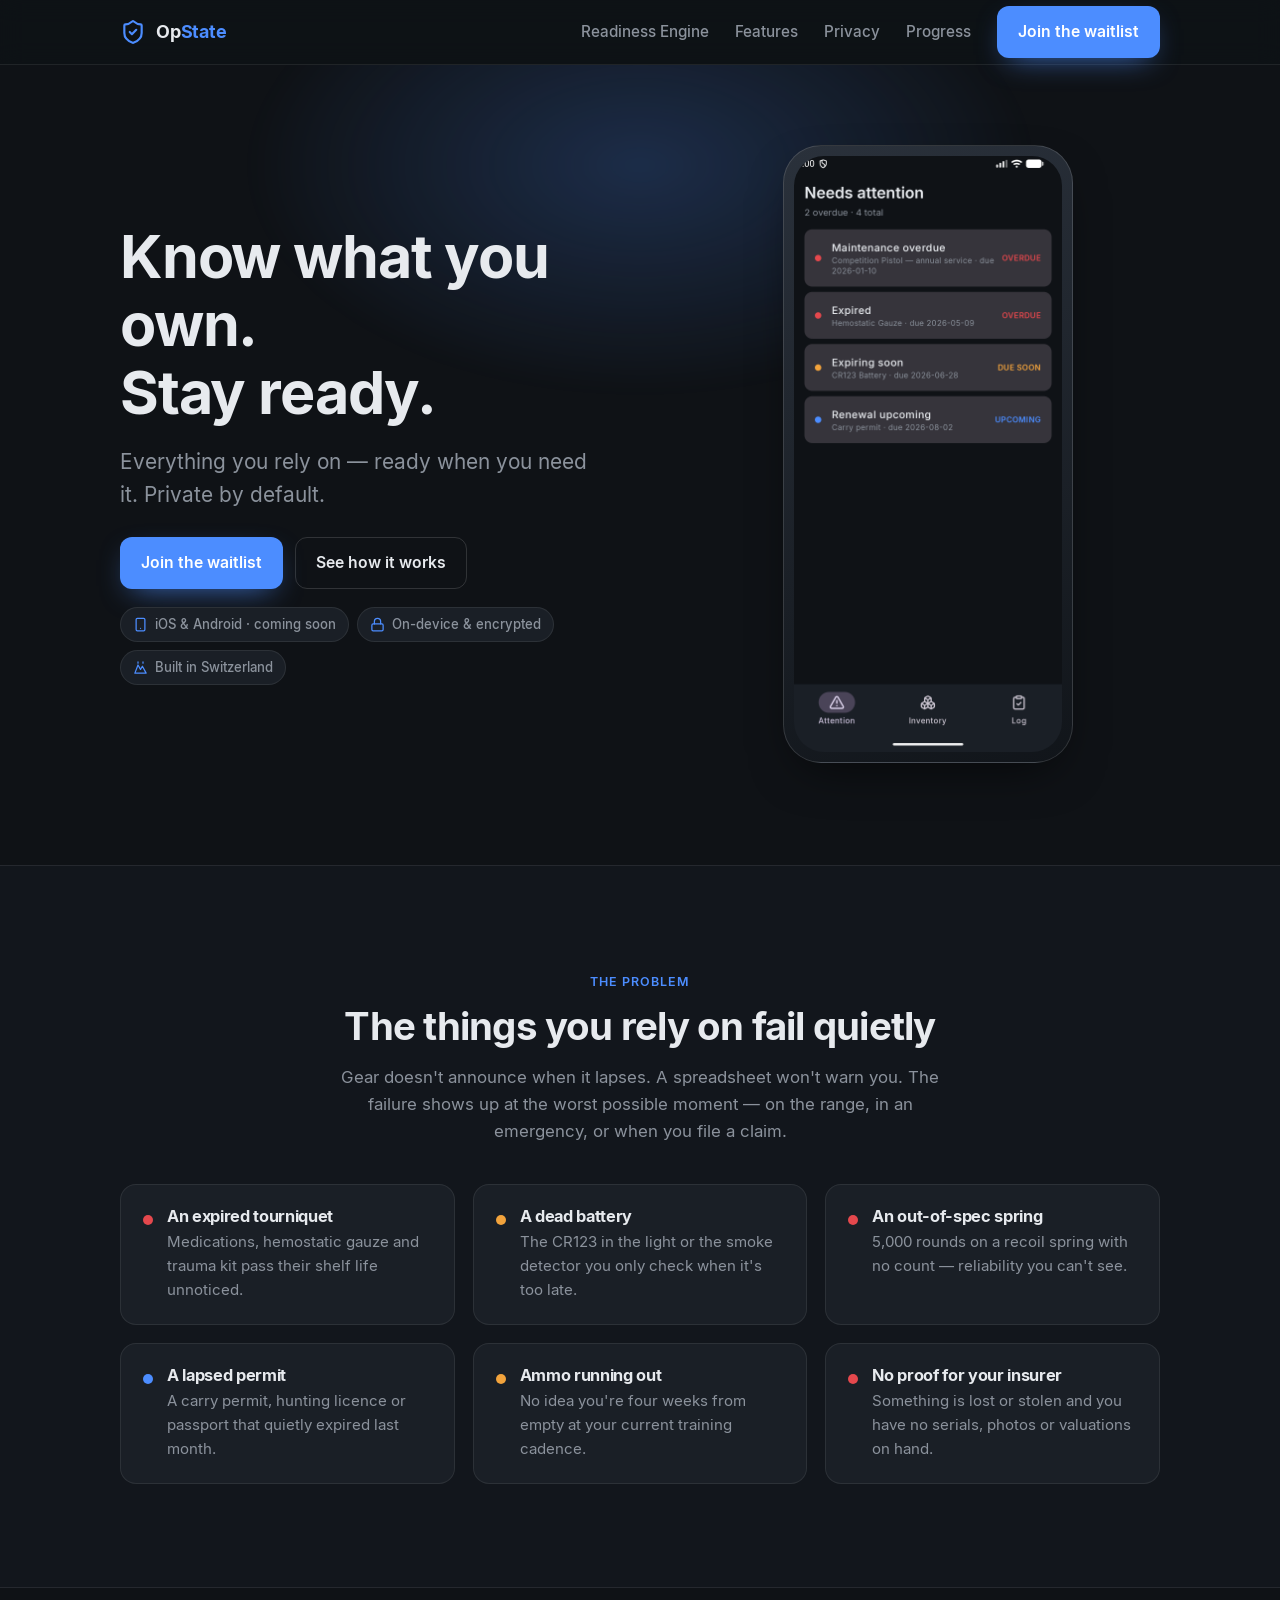
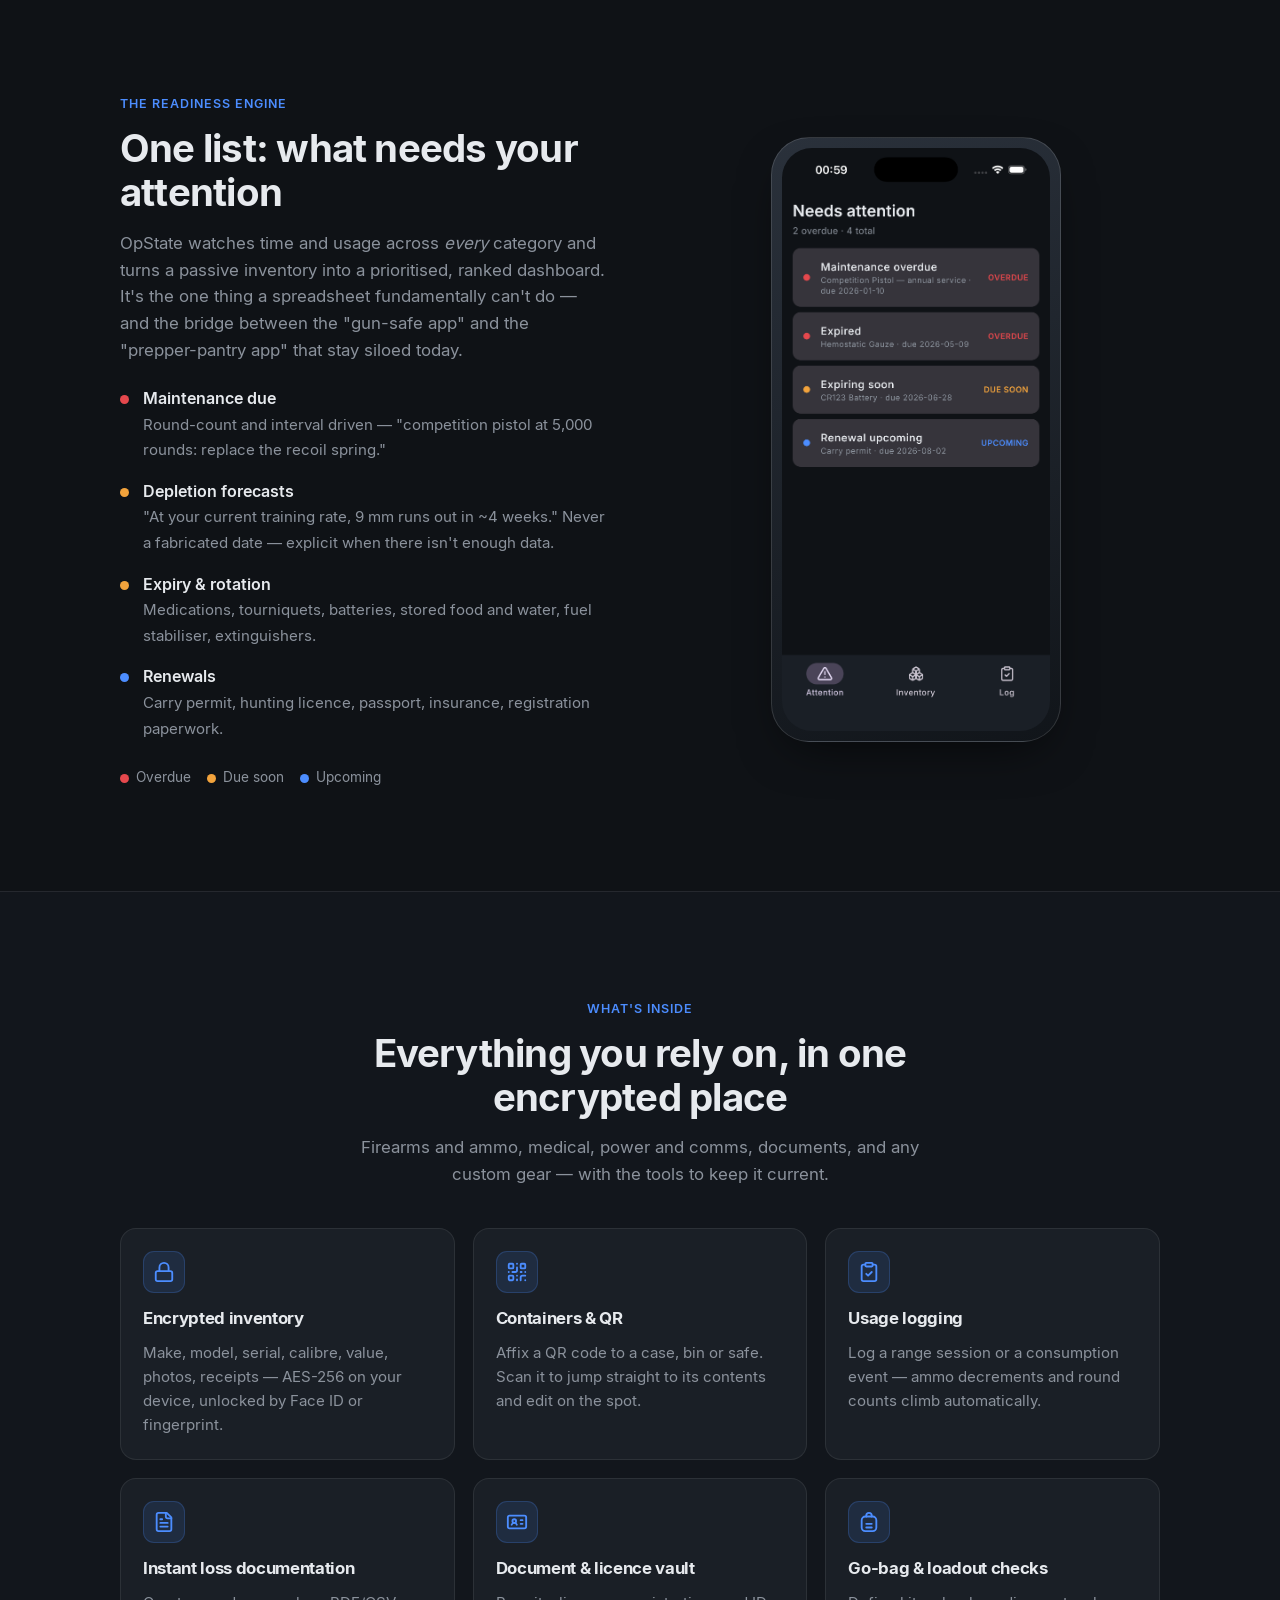
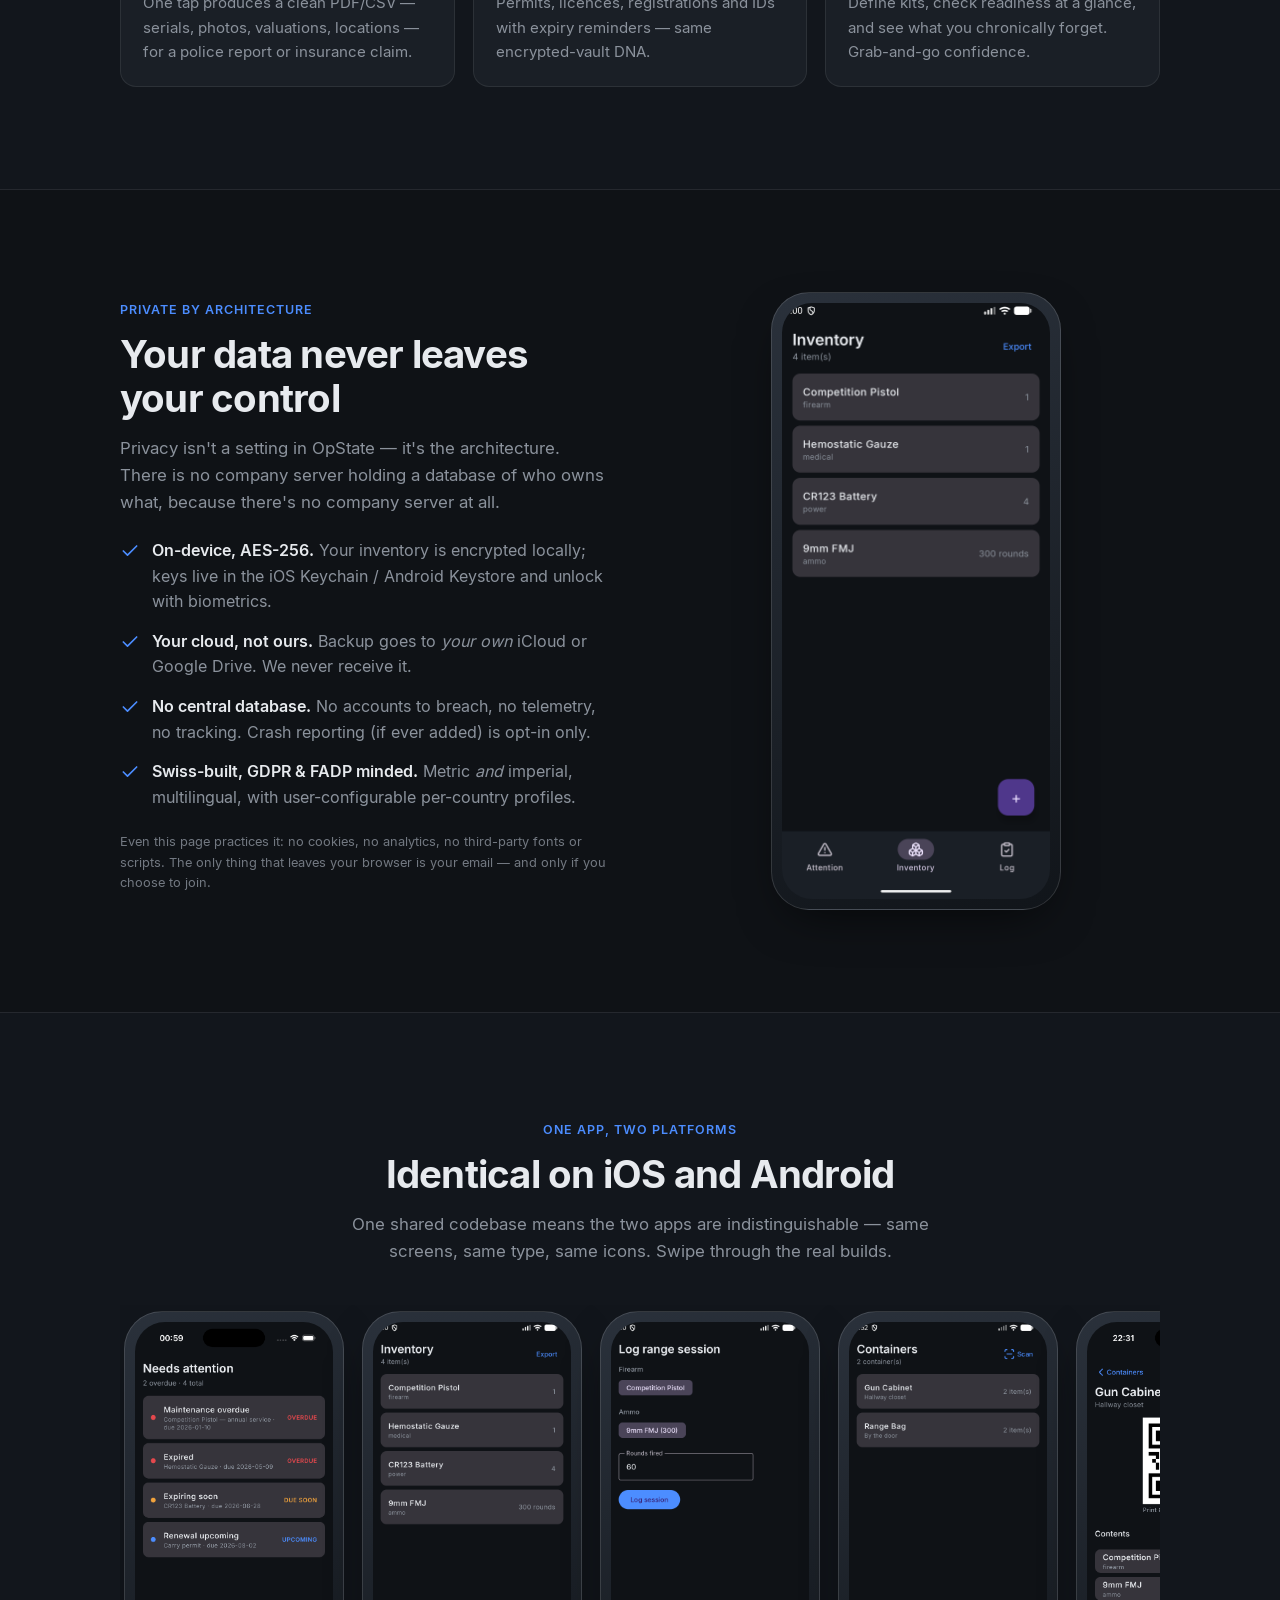
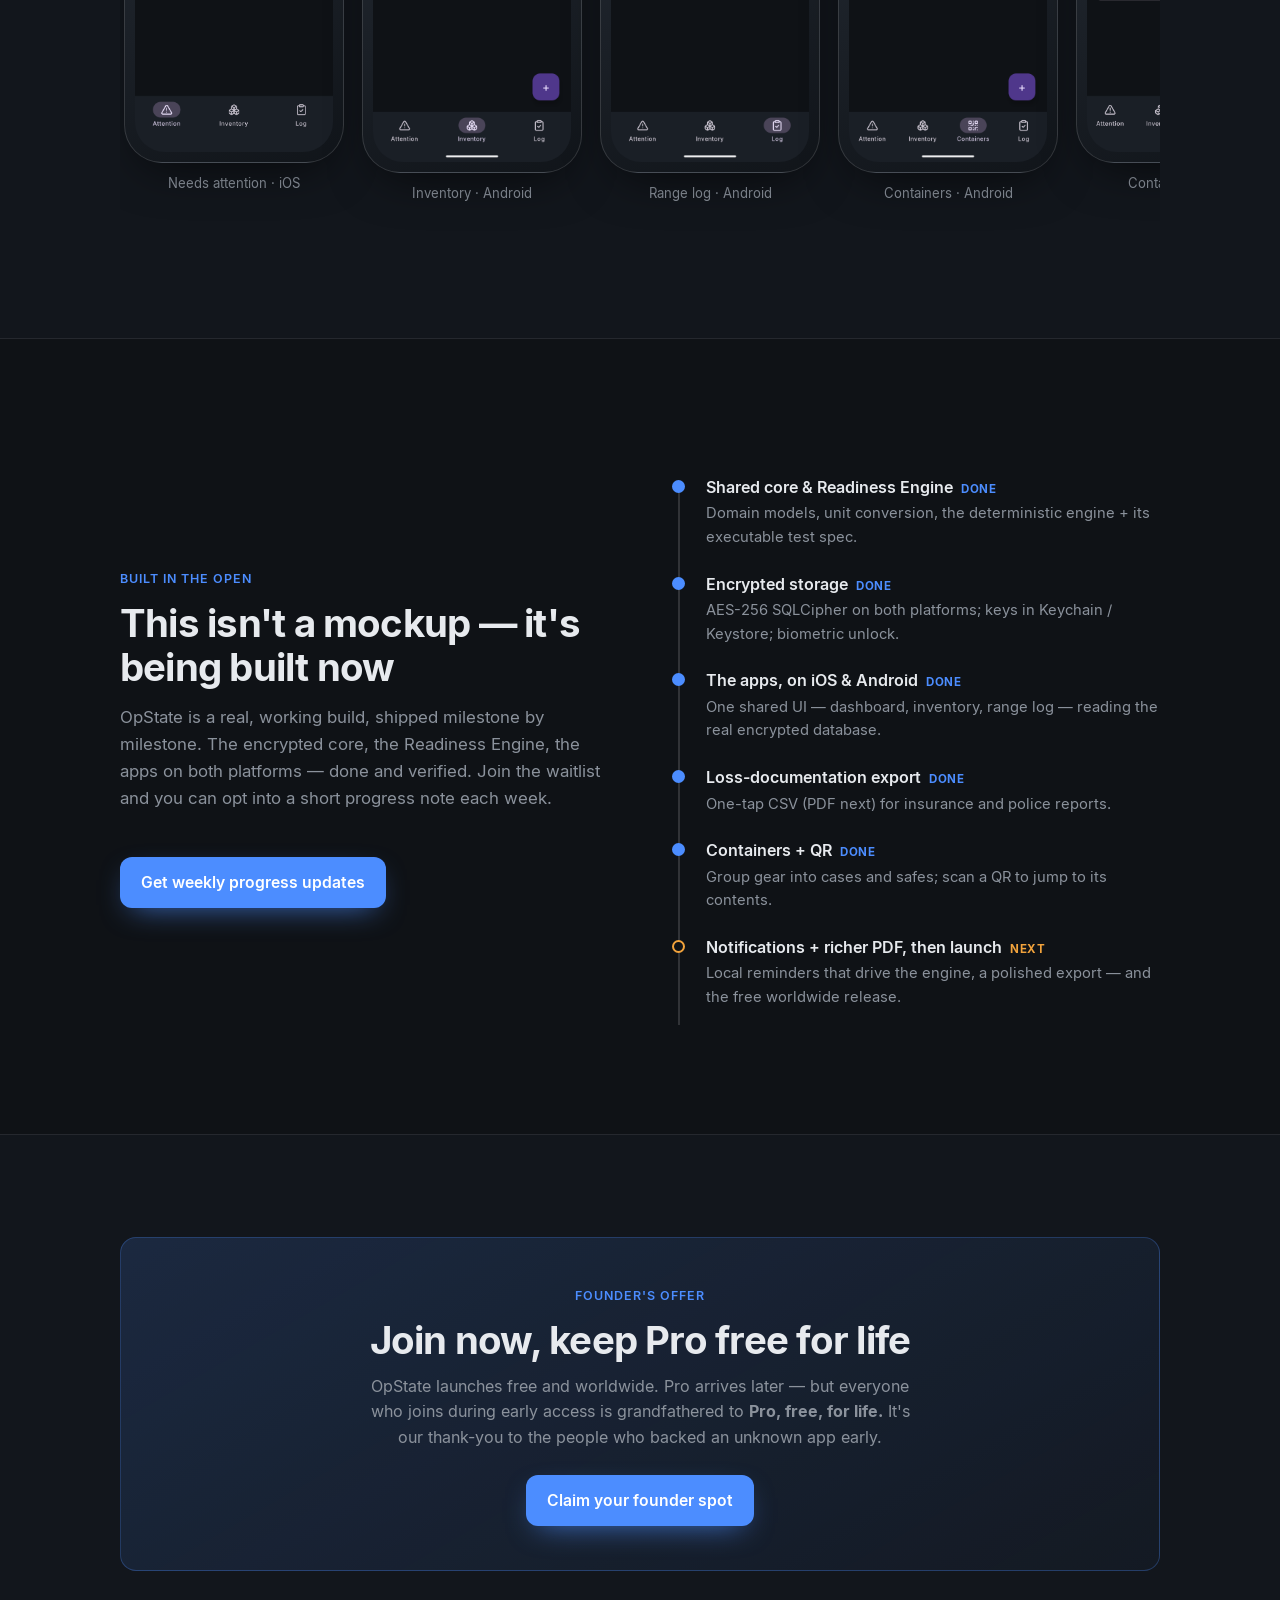
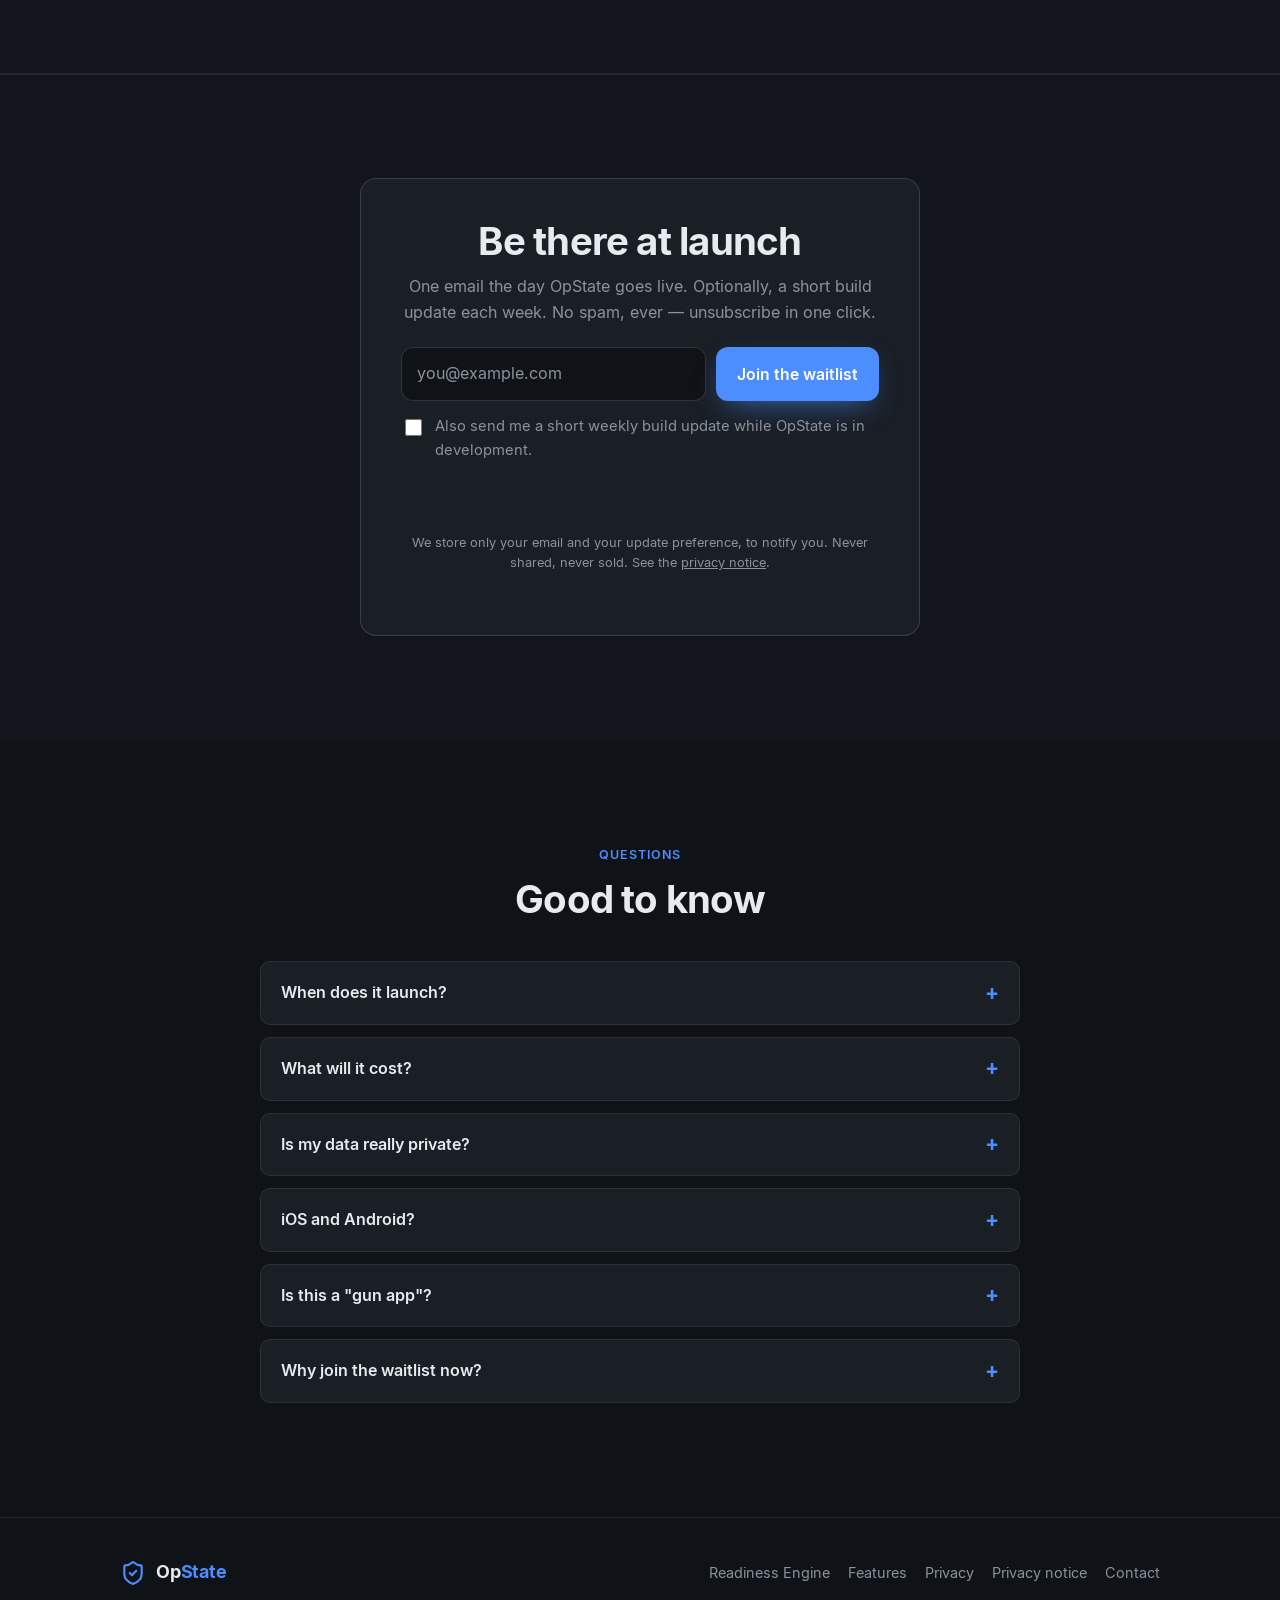
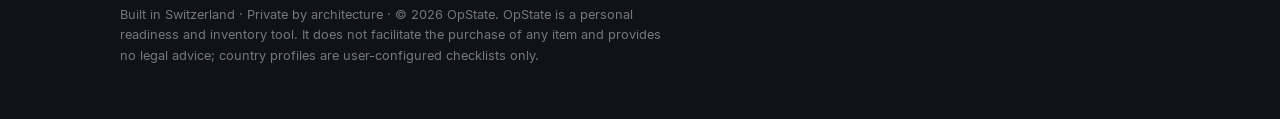
==== index.html @ 064fea9b "OpState validation landing site + waitlist Static landing page (HTML/CSS/JS, no build step) explaini" ====
<!DOCTYPE html>
<html lang="en">
  <head>
    <meta charset="utf-8" />
    <meta name="viewport" content="width=device-width, initial-scale=1" />
    <title>OpState — Know what you own. Stay ready.</title>
    <meta
      name="description"
      content="A privacy-first readiness app for iOS & Android. Track the gear you rely on — medical, power, documents, firearms — and get one prioritised list of what needs your attention before it fails you. On-device, encrypted, built in Switzerland. Join the waitlist."
    />
    <meta name="theme-color" content="#0f1216" />
    <link rel="canonical" href="__SITE_URL__/" />

    <!-- Open Graph / social cards (matters for Reddit & messaging previews) -->
    <meta property="og:type" content="website" />
    <meta property="og:site_name" content="OpState" />
    <meta property="og:title" content="OpState — Know what you own. Stay ready." />
    <meta
      property="og:description"
      content="One prioritised list of what needs your attention — a spring to replace, ammo running low, a tourniquet or medication about to expire, a permit to renew. Private by default. iOS & Android, coming soon."
    />
    <meta property="og:url" content="__SITE_URL__/" />
    <meta property="og:image" content="__SITE_URL__/assets/og-image.png" />
    <meta property="og:image:width" content="1200" />
    <meta property="og:image:height" content="630" />
    <meta name="twitter:card" content="summary_large_image" />
    <meta name="twitter:title" content="OpState — Know what you own. Stay ready." />
    <meta
      name="twitter:description"
      content="A privacy-first readiness app for the prepared. On-device, encrypted, built in Switzerland. Join the waitlist."
    />
    <meta name="twitter:image" content="__SITE_URL__/assets/og-image.png" />

    <link rel="icon" href="assets/favicon.svg" type="image/svg+xml" />
    <link rel="preload" href="fonts/inter-regular.woff2" as="font" type="font/woff2" crossorigin />
    <link rel="preload" href="fonts/inter-semibold.woff2" as="font" type="font/woff2" crossorigin />
    <link rel="stylesheet" href="css/styles.css" />
  </head>
  <body>
    <!-- ===================== Header ===================== -->
    <header class="site-header">
      <div class="wrap">
        <a class="brand" href="#top" aria-label="OpState home">
          <svg viewBox="0 0 24 24" fill="none" stroke="currentColor" stroke-width="2" stroke-linecap="round" stroke-linejoin="round" style="color: var(--accent)">
            <path d="M20 13c0 5-3.5 7.5-7.66 8.95a1 1 0 0 1-.67-.01C7.5 20.5 4 18 4 13V6a1 1 0 0 1 1-1c2 0 4.5-1.2 6.24-2.72a1.17 1.17 0 0 1 1.52 0C14.51 3.81 17 5 19 5a1 1 0 0 1 1 1z" />
            <path d="m9 12 2 2 4-4" />
          </svg>
          <span>Op<b>State</b></span>
        </a>
        <nav class="nav-links" aria-label="Primary">
          <a class="navlink" href="#engine">Readiness Engine</a>
          <a class="navlink" href="#features">Features</a>
          <a class="navlink" href="#privacy">Privacy</a>
          <a class="navlink" href="#progress">Progress</a>
          <a class="btn btn-primary" href="#waitlist">Join the waitlist</a>
        </nav>
      </div>
    </header>

    <main id="top">
      <!-- ===================== Hero ===================== -->
      <section class="hero">
        <div class="wrap hero-grid">
          <div class="hero-copy">
            <h1>Know what you own.<br />Stay&nbsp;ready.</h1>
            <p class="sub">
              Everything you rely on — ready when you need it. Private by default.
            </p>
            <div class="hero-cta">
              <a class="btn btn-primary" href="#waitlist">Join the waitlist</a>
              <a class="btn btn-ghost" href="#engine">See how it works</a>
            </div>
            <div class="chips">
              <span class="chip">
                <svg viewBox="0 0 24 24" fill="none" stroke="currentColor" stroke-width="2" stroke-linecap="round" stroke-linejoin="round"><rect width="14" height="20" x="5" y="2" rx="2" /><path d="M12 18h.01" /></svg>
                iOS &amp; Android · coming soon
              </span>
              <span class="chip">
                <svg viewBox="0 0 24 24" fill="none" stroke="currentColor" stroke-width="2" stroke-linecap="round" stroke-linejoin="round"><rect width="18" height="11" x="3" y="11" rx="2" ry="2" /><path d="M7 11V7a5 5 0 0 1 10 0v4" /></svg>
                On-device &amp; encrypted
              </span>
              <span class="chip">
                <svg viewBox="0 0 24 24" fill="none" stroke="currentColor" stroke-width="2" stroke-linecap="round" stroke-linejoin="round"><path d="M8 3v2M16 3v2M3 21l5-13 4 7 3-5 6 11z" /></svg>
                Built in Switzerland
              </span>
            </div>
          </div>
          <div class="hero-phone">
            <div class="phone">
              <img
                src="assets/screenshots/needs-attention-android.png"
                alt="OpState 'Needs attention' dashboard: a maintenance service overdue, an expired item, a battery expiring soon, and an upcoming permit renewal."
                width="290"
                loading="eager"
              />
            </div>
          </div>
        </div>
      </section>

      <!-- ===================== The problem ===================== -->
      <section class="alt" id="problem">
        <div class="wrap">
          <div class="section-head center">
            <span class="section-tag">The problem</span>
            <h2>The things you rely on fail quietly</h2>
            <p class="lede" style="margin-inline: auto">
              Gear doesn't announce when it lapses. A spreadsheet won't warn you. The failure shows up
              at the worst possible moment — on the range, in an emergency, or when you file a claim.
            </p>
          </div>
          <div class="grid grid-3">
            <div class="card problem-card">
              <span class="dot red"></span>
              <div>
                <h3>An expired tourniquet</h3>
                <p>Medications, hemostatic gauze and trauma kit pass their shelf life unnoticed.</p>
              </div>
            </div>
            <div class="card problem-card">
              <span class="dot amber"></span>
              <div>
                <h3>A dead battery</h3>
                <p>The CR123 in the light or the smoke detector you only check when it's too late.</p>
              </div>
            </div>
            <div class="card problem-card">
              <span class="dot red"></span>
              <div>
                <h3>An out-of-spec spring</h3>
                <p>5,000 rounds on a recoil spring with no count — reliability you can't see.</p>
              </div>
            </div>
            <div class="card problem-card">
              <span class="dot blue"></span>
              <div>
                <h3>A lapsed permit</h3>
                <p>A carry permit, hunting licence or passport that quietly expired last month.</p>
              </div>
            </div>
            <div class="card problem-card">
              <span class="dot amber"></span>
              <div>
                <h3>Ammo running out</h3>
                <p>No idea you're four weeks from empty at your current training cadence.</p>
              </div>
            </div>
            <div class="card problem-card">
              <span class="dot red"></span>
              <div>
                <h3>No proof for your insurer</h3>
                <p>Something is lost or stolen and you have no serials, photos or valuations on hand.</p>
              </div>
            </div>
          </div>
        </div>
      </section>

      <!-- ===================== The wedge: Readiness Engine ===================== -->
      <section id="engine">
        <div class="wrap split">
          <div>
            <span class="section-tag">The Readiness Engine</span>
            <h2>One list: what needs your attention</h2>
            <p class="lede">
              OpState watches time and usage across <em>every</em> category and turns a passive
              inventory into a prioritised, ranked dashboard. It's the one thing a spreadsheet
              fundamentally can't do — and the bridge between the "gun-safe app" and the
              "prepper-pantry app" that stay siloed today.
            </p>
            <ul class="engine-list">
              <li>
                <span class="dot red"></span>
                <div><strong>Maintenance due</strong><span>Round-count and interval driven — "competition pistol at 5,000 rounds: replace the recoil spring."</span></div>
              </li>
              <li>
                <span class="dot amber"></span>
                <div><strong>Depletion forecasts</strong><span>"At your current training rate, 9&nbsp;mm runs out in ~4 weeks." Never a fabricated date — explicit when there isn't enough data.</span></div>
              </li>
              <li>
                <span class="dot amber"></span>
                <div><strong>Expiry &amp; rotation</strong><span>Medications, tourniquets, batteries, stored food and water, fuel stabiliser, extinguishers.</span></div>
              </li>
              <li>
                <span class="dot blue"></span>
                <div><strong>Renewals</strong><span>Carry permit, hunting licence, passport, insurance, registration paperwork.</span></div>
              </li>
            </ul>
            <div class="legend" aria-hidden="true">
              <span><span class="dot red"></span> Overdue</span>
              <span><span class="dot amber"></span> Due soon</span>
              <span><span class="dot blue"></span> Upcoming</span>
            </div>
          </div>
          <div class="phone">
            <img
              src="assets/screenshots/needs-attention-ios.png"
              alt="The same prioritised readiness dashboard rendered on iOS, identical to Android."
              width="290"
              loading="lazy"
            />
          </div>
        </div>
      </section>

      <!-- ===================== Features ===================== -->
      <section class="alt" id="features">
        <div class="wrap">
          <div class="section-head center">
            <span class="section-tag">What's inside</span>
            <h2>Everything you rely on, in one encrypted place</h2>
            <p class="lede" style="margin-inline: auto">
              Firearms and ammo, medical, power and comms, documents, and any custom gear — with the
              tools to keep it current.
            </p>
          </div>
          <div class="grid grid-3">
            <div class="card feature">
              <div class="ico"><svg viewBox="0 0 24 24" fill="none" stroke="currentColor" stroke-width="2" stroke-linecap="round" stroke-linejoin="round"><rect width="18" height="11" x="3" y="11" rx="2" /><path d="M7 11V7a5 5 0 0 1 10 0v4" /></svg></div>
              <h3>Encrypted inventory</h3>
              <p>Make, model, serial, calibre, value, photos, receipts — AES-256 on your device, unlocked by Face&nbsp;ID or fingerprint.</p>
            </div>
            <div class="card feature">
              <div class="ico"><svg viewBox="0 0 24 24" fill="none" stroke="currentColor" stroke-width="2" stroke-linecap="round" stroke-linejoin="round"><rect width="5" height="5" x="3" y="3" rx="1" /><rect width="5" height="5" x="16" y="3" rx="1" /><rect width="5" height="5" x="3" y="16" rx="1" /><path d="M21 16h-3a2 2 0 0 0-2 2v3" /><path d="M21 21v.01" /><path d="M12 7v3a2 2 0 0 1-2 2H7" /><path d="M3 12h.01" /><path d="M12 3h.01" /><path d="M12 16v.01" /><path d="M16 12h1" /><path d="M21 12v.01" /><path d="M12 21v-1" /></svg></div>
              <h3>Containers &amp; QR</h3>
              <p>Affix a QR code to a case, bin or safe. Scan it to jump straight to its contents and edit on the spot.</p>
            </div>
            <div class="card feature">
              <div class="ico"><svg viewBox="0 0 24 24" fill="none" stroke="currentColor" stroke-width="2" stroke-linecap="round" stroke-linejoin="round"><rect width="8" height="4" x="8" y="2" rx="1" ry="1" /><path d="M16 4h2a2 2 0 0 1 2 2v14a2 2 0 0 1-2 2H6a2 2 0 0 1-2-2V6a2 2 0 0 1 2-2h2" /><path d="m9 14 2 2 4-4" /></svg></div>
              <h3>Usage logging</h3>
              <p>Log a range session or a consumption event — ammo decrements and round counts climb automatically.</p>
            </div>
            <div class="card feature">
              <div class="ico"><svg viewBox="0 0 24 24" fill="none" stroke="currentColor" stroke-width="2" stroke-linecap="round" stroke-linejoin="round"><path d="M15 2H6a2 2 0 0 0-2 2v16a2 2 0 0 0 2 2h12a2 2 0 0 0 2-2V7Z" /><path d="M14 2v4a2 2 0 0 0 2 2h4" /><path d="M16 13H8" /><path d="M16 17H8" /><path d="M10 9H8" /></svg></div>
              <h3>Instant loss documentation</h3>
              <p>One tap produces a clean PDF/CSV — serials, photos, valuations, locations — for a police report or insurance claim.</p>
            </div>
            <div class="card feature">
              <div class="ico"><svg viewBox="0 0 24 24" fill="none" stroke="currentColor" stroke-width="2" stroke-linecap="round" stroke-linejoin="round"><rect x="2" y="5" width="20" height="14" rx="2" /><path d="M16 10h2" /><path d="M16 14h2" /><path d="M6.17 15a3 3 0 0 1 5.66 0" /><circle cx="9" cy="11" r="2" /></svg></div>
              <h3>Document &amp; licence vault</h3>
              <p>Permits, licences, registrations and IDs with expiry reminders — same encrypted-vault DNA.</p>
            </div>
            <div class="card feature">
              <div class="ico"><svg viewBox="0 0 24 24" fill="none" stroke="currentColor" stroke-width="2" stroke-linecap="round" stroke-linejoin="round"><path d="M4 10a4 4 0 0 1 4-4h8a4 4 0 0 1 4 4v8a4 4 0 0 1-4 4H8a4 4 0 0 1-4-4z" /><path d="M9 6V5a3 3 0 0 1 6 0v1" /><path d="M9 14h6" /><path d="M9 18h6" /></svg></div>
              <h3>Go-bag &amp; loadout checks</h3>
              <p>Define kits, check readiness at a glance, and see what you chronically forget. Grab-and-go confidence.</p>
            </div>
          </div>
        </div>
      </section>

      <!-- ===================== Privacy ===================== -->
      <section id="privacy">
        <div class="wrap split">
          <div>
            <span class="section-tag">Private by architecture</span>
            <h2>Your data never leaves your control</h2>
            <p class="lede">
              Privacy isn't a setting in OpState — it's the architecture. There is no company server
              holding a database of who owns what, because there's no company server at all.
            </p>
            <ul class="privacy-points">
              <li><svg viewBox="0 0 24 24" fill="none" stroke="currentColor" stroke-width="2" stroke-linecap="round" stroke-linejoin="round"><path d="M20 6 9 17l-5-5" /></svg><span><strong>On-device, AES-256.</strong> Your inventory is encrypted locally; keys live in the iOS Keychain / Android Keystore and unlock with biometrics.</span></li>
              <li><svg viewBox="0 0 24 24" fill="none" stroke="currentColor" stroke-width="2" stroke-linecap="round" stroke-linejoin="round"><path d="M20 6 9 17l-5-5" /></svg><span><strong>Your cloud, not ours.</strong> Backup goes to <em>your own</em> iCloud or Google Drive. We never receive it.</span></li>
              <li><svg viewBox="0 0 24 24" fill="none" stroke="currentColor" stroke-width="2" stroke-linecap="round" stroke-linejoin="round"><path d="M20 6 9 17l-5-5" /></svg><span><strong>No central database.</strong> No accounts to breach, no telemetry, no tracking. Crash reporting (if ever added) is opt-in only.</span></li>
              <li><svg viewBox="0 0 24 24" fill="none" stroke="currentColor" stroke-width="2" stroke-linecap="round" stroke-linejoin="round"><path d="M20 6 9 17l-5-5" /></svg><span><strong>Swiss-built, GDPR &amp; FADP minded.</strong> Metric <em>and</em> imperial, multilingual, with user-configurable per-country profiles.</span></li>
            </ul>
            <p class="footer-note" style="margin-top: 22px">
              Even this page practices it: no cookies, no analytics, no third-party fonts or scripts.
              The only thing that leaves your browser is your email — and only if you choose to join.
            </p>
          </div>
          <div class="phone">
            <img
              src="assets/screenshots/inventory-android.png"
              alt="OpState inventory screen listing tracked gear with quantities and categories."
              width="290"
              loading="lazy"
            />
          </div>
        </div>
      </section>

      <!-- ===================== Screenshot gallery ===================== -->
      <section class="alt" id="screens">
        <div class="wrap">
          <div class="section-head center">
            <span class="section-tag">One app, two platforms</span>
            <h2>Identical on iOS and Android</h2>
            <p class="lede" style="margin-inline: auto">
              One shared codebase means the two apps are indistinguishable — same screens, same type,
              same icons. Swipe through the real builds.
            </p>
          </div>
          <div class="gallery">
            <div class="shot"><div class="phone"><img src="assets/screenshots/needs-attention-ios.png" alt="Readiness dashboard on iOS" width="220" loading="lazy" /></div><p class="shot-label">Needs attention · iOS</p></div>
            <div class="shot"><div class="phone"><img src="assets/screenshots/inventory-android.png" alt="Inventory list on Android" width="220" loading="lazy" /></div><p class="shot-label">Inventory · Android</p></div>
            <div class="shot"><div class="phone"><img src="assets/screenshots/log-android.png" alt="Logging a range session on Android" width="220" loading="lazy" /></div><p class="shot-label">Range log · Android</p></div>
            <div class="shot"><div class="phone"><img src="assets/screenshots/containers-android.png" alt="Containers list on Android" width="220" loading="lazy" /></div><p class="shot-label">Containers · Android</p></div>
            <div class="shot"><div class="phone"><img src="assets/screenshots/container-contents-ios.png" alt="Container QR code and contents on iOS" width="220" loading="lazy" /></div><p class="shot-label">Container QR · iOS</p></div>
          </div>
        </div>
      </section>

      <!-- ===================== Build in the open ===================== -->
      <section id="progress">
        <div class="wrap split">
          <div>
            <span class="section-tag">Built in the open</span>
            <h2>This isn't a mockup — it's being built now</h2>
            <p class="lede">
              OpState is a real, working build, shipped milestone by milestone. The encrypted core,
              the Readiness Engine, the apps on both platforms — done and verified. Join the waitlist
              and you can opt into a short progress note each week.
            </p>
            <a class="btn btn-primary mt-cta" href="#waitlist">Get weekly progress updates</a>
          </div>
          <div>
            <ul class="timeline">
              <li class="done"><span class="ms">Shared core &amp; Readiness Engine<span class="tag">Done</span></span><p>Domain models, unit conversion, the deterministic engine + its executable test spec.</p></li>
              <li class="done"><span class="ms">Encrypted storage<span class="tag">Done</span></span><p>AES-256 SQLCipher on both platforms; keys in Keychain / Keystore; biometric unlock.</p></li>
              <li class="done"><span class="ms">The apps, on iOS &amp; Android<span class="tag">Done</span></span><p>One shared UI — dashboard, inventory, range log — reading the real encrypted database.</p></li>
              <li class="done"><span class="ms">Loss-documentation export<span class="tag">Done</span></span><p>One-tap CSV (PDF next) for insurance and police reports.</p></li>
              <li class="done"><span class="ms">Containers + QR<span class="tag">Done</span></span><p>Group gear into cases and safes; scan a QR to jump to its contents.</p></li>
              <li class="next"><span class="ms">Notifications + richer PDF, then launch<span class="tag">Next</span></span><p>Local reminders that drive the engine, a polished export — and the free worldwide release.</p></li>
            </ul>
          </div>
        </div>
      </section>

      <!-- ===================== Founder offer ===================== -->
      <section class="alt">
        <div class="wrap">
          <div class="offer">
            <span class="section-tag">Founder's offer</span>
            <h2>Join now, keep Pro free for life</h2>
            <p>
              OpState launches free and worldwide. Pro arrives later — but everyone who joins during
              early access is grandfathered to <strong>Pro, free, for life.</strong> It's our thank-you
              to the people who backed an unknown app early.
            </p>
            <a class="btn btn-primary" href="#waitlist">Claim your founder spot</a>
          </div>
        </div>
      </section>

      <!-- ===================== Waitlist ===================== -->
      <section class="waitlist" id="waitlist">
        <div class="wrap">
          <div class="waitlist-card" id="waitlist-card">
            <h2>Be there at launch</h2>
            <p>
              One email the day OpState goes live. Optionally, a short build update each week. No spam,
              ever — unsubscribe in one click.
            </p>

            <!-- Kit (ConvertKit) custom form.
                 Replace __KIT_FORM_ID__ with your Kit form's numeric ID (one place; js/waitlist.js
                 reads the action). Kit uses double opt-in, so subscribers confirm via email. -->
            <form
              class="wl-form"
              id="waitlist-form"
              action="https://app.kit.com/forms/__KIT_FORM_ID__/subscriptions"
              method="post"
              novalidate
            >
              <div class="wl-row">
                <input
                  type="email"
                  name="email_address"
                  inputmode="email"
                  autocomplete="email"
                  placeholder="you@example.com"
                  aria-label="Email address"
                  required
                />
                <button type="submit" class="btn btn-primary" id="waitlist-submit">Join the waitlist</button>
              </div>
              <label class="wl-check">
                <input type="checkbox" name="fields[weekly_updates]" id="weekly-updates" value="yes" />
                <span>Also send me a short weekly build update while OpState is in development.</span>
              </label>
              <p class="wl-status" id="waitlist-status" role="status" aria-live="polite"></p>
            </form>

            <div class="wl-success" id="waitlist-success">
              <svg viewBox="0 0 24 24" fill="none" stroke="currentColor" stroke-width="2" stroke-linecap="round" stroke-linejoin="round"><circle cx="12" cy="12" r="10" /><path d="m9 12 2 2 4-4" /></svg>
              <h3>Almost there — check your inbox</h3>
              <p>We've sent a confirmation email. Click the link in it to lock in your spot (and your founder's Pro-for-life).</p>
            </div>

            <p class="wl-fine">
              We store only your email and your update preference, to notify you. Never shared, never
              sold. See the <a href="privacy.html">privacy notice</a>.
            </p>
          </div>
        </div>
      </section>

      <!-- ===================== FAQ ===================== -->
      <section id="faq">
        <div class="wrap">
          <div class="section-head center">
            <span class="section-tag">Questions</span>
            <h2>Good to know</h2>
          </div>
          <div class="faq">
            <details>
              <summary>When does it launch?</summary>
              <p>Soon — the apps run on both platforms today; what's left before release is notifications and a richer export. Join the waitlist for the date the moment it's set, and opt into weekly updates to follow along.</p>
            </details>
            <details>
              <summary>What will it cost?</summary>
              <p>OpState launches free and worldwide with everything unlocked. A Pro tier comes later — but join during early access and you keep Pro free for life. No card, no commitment to join the waitlist.</p>
            </details>
            <details>
              <summary>Is my data really private?</summary>
              <p>Yes — by design. Your inventory is AES-256 encrypted on your device, keys held in the iOS Keychain / Android Keystore, and any backup goes to your own iCloud or Google Drive. There is no central server, no account, and no tracking. We literally can't see your data.</p>
            </details>
            <details>
              <summary>iOS and Android?</summary>
              <p>Both, built together from one shared codebase so they look and behave identically. No "Android version six months later."</p>
            </details>
            <details>
              <summary>Is this a "gun app"?</summary>
              <p>It's a readiness and inventory app for anyone with gear that matters — medical, power and comms, documents, valuables — and yes, firearms and ammo if you have them. No purchase features, no legal advice; just tracking and reminders you configure yourself.</p>
            </details>
            <details>
              <summary>Why join the waitlist now?</summary>
              <p>Two reasons: you get notified the day it's live, and you lock in the founder's Pro-for-life tier that won't exist after launch. It also tells us this is worth finishing — your signup genuinely shapes what gets built next.</p>
            </details>
          </div>
        </div>
      </section>
    </main>

    <!-- ===================== Footer ===================== -->
    <footer class="site-footer">
      <div class="wrap">
        <div class="footer-grid">
          <a class="brand" href="#top" aria-label="OpState home">
            <svg viewBox="0 0 24 24" fill="none" stroke="currentColor" stroke-width="2" stroke-linecap="round" stroke-linejoin="round" style="color: var(--accent)"><path d="M20 13c0 5-3.5 7.5-7.66 8.95a1 1 0 0 1-.67-.01C7.5 20.5 4 18 4 13V6a1 1 0 0 1 1-1c2 0 4.5-1.2 6.24-2.72a1.17 1.17 0 0 1 1.52 0C14.51 3.81 17 5 19 5a1 1 0 0 1 1 1z" /><path d="m9 12 2 2 4-4" /></svg>
            <span>Op<b>State</b></span>
          </a>
          <nav class="footer-links" aria-label="Footer">
            <a href="#engine">Readiness Engine</a>
            <a href="#features">Features</a>
            <a href="#privacy">Privacy</a>
            <a href="privacy.html">Privacy notice</a>
            <a href="mailto:hello@opstate.app">Contact</a>
          </nav>
        </div>
        <p class="footer-note">
          Built in Switzerland · Private by architecture · © 2026 OpState. OpState is a personal
          readiness and inventory tool. It does not facilitate the purchase of any item and provides
          no legal advice; country profiles are user-configured checklists only.
        </p>
      </div>
    </footer>

    <script src="js/waitlist.js" defer></script>
  </body>
</html>
---- css/styles.css ----
/* OpState — landing site styles.
   Brand tokens mirror the app's design system (shared/.../ui/Theme.kt) so the site and the
   product feel like one thing. No third-party CSS, no web fonts from a CDN — Inter is self-hosted. */

/* ---- Self-hosted Inter (subsetted woff2; OFL — see /fonts/Inter-OFL.txt) ---- */
@font-face {
  font-family: "Inter";
  font-style: normal;
  font-weight: 400;
  font-display: swap;
  src: url("../fonts/inter-regular.woff2") format("woff2");
}
@font-face {
  font-family: "Inter";
  font-style: normal;
  font-weight: 500;
  font-display: swap;
  src: url("../fonts/inter-medium.woff2") format("woff2");
}
@font-face {
  font-family: "Inter";
  font-style: normal;
  font-weight: 600;
  font-display: swap;
  src: url("../fonts/inter-semibold.woff2") format("woff2");
}
@font-face {
  font-family: "Inter";
  font-style: normal;
  font-weight: 700;
  font-display: swap;
  src: url("../fonts/inter-bold.woff2") format("woff2");
}

/* ---- Tokens ---- */
:root {
  --bg: #0f1216;
  --bg-2: #12161c;
  --card: #1a1f26;
  --card-2: #20262f;
  --text: #e7eaee;
  --muted: #8b929c;
  --accent: #4c8dff;
  --accent-ink: #ffffff;
  --overdue: #e5484d;
  --due-soon: #f2a33c;
  --upcoming: #4c8dff;

  --border: rgba(255, 255, 255, 0.08);
  --border-strong: rgba(255, 255, 255, 0.14);
  --shadow: 0 18px 50px -20px rgba(0, 0, 0, 0.75);
  --maxw: 1080px;
  --radius: 16px;
  --radius-sm: 10px;

  --font: "Inter", system-ui, -apple-system, Segoe UI, Roboto, Helvetica, Arial, sans-serif;
}

/* ---- Reset / base ---- */
*,
*::before,
*::after {
  box-sizing: border-box;
}
html {
  scroll-behavior: smooth;
}
body {
  margin: 0;
  font-family: var(--font);
  font-weight: 400;
  color: var(--text);
  background: var(--bg);
  line-height: 1.6;
  -webkit-font-smoothing: antialiased;
  text-rendering: optimizeLegibility;
  overflow-x: hidden;
}
img {
  max-width: 100%;
  display: block;
}
a {
  color: var(--accent);
  text-decoration: none;
}
a:hover {
  text-decoration: underline;
}
h1,
h2,
h3 {
  line-height: 1.15;
  letter-spacing: -0.02em;
  margin: 0 0 0.4em;
  font-weight: 700;
}
h2 {
  font-size: clamp(1.6rem, 1.1rem + 2vw, 2.4rem);
}
h3 {
  font-size: 1.15rem;
}
p {
  margin: 0 0 1em;
}
:focus-visible {
  outline: 2px solid var(--accent);
  outline-offset: 3px;
  border-radius: 6px;
}

.wrap {
  width: 100%;
  max-width: var(--maxw);
  margin: 0 auto;
  padding: 0 20px;
}
section {
  padding: clamp(56px, 8vw, 104px) 0;
}
.section-tag {
  display: inline-block;
  font-size: 0.78rem;
  font-weight: 600;
  letter-spacing: 0.08em;
  text-transform: uppercase;
  color: var(--accent);
  margin-bottom: 12px;
}
.lede {
  color: var(--muted);
  font-size: 1.05rem;
  max-width: 60ch;
}

/* ---- Buttons ---- */
.btn {
  display: inline-flex;
  align-items: center;
  gap: 8px;
  font: inherit;
  font-weight: 600;
  font-size: 0.98rem;
  padding: 12px 20px;
  border-radius: 12px;
  border: 1px solid transparent;
  cursor: pointer;
  transition: transform 0.12s ease, background 0.18s ease, border-color 0.18s ease;
}
.btn:hover {
  text-decoration: none;
  transform: translateY(-1px);
}
.btn-primary {
  background: var(--accent);
  color: var(--accent-ink);
  box-shadow: 0 10px 30px -12px rgba(76, 141, 255, 0.8);
}
.btn-primary:hover {
  background: #3f7ff5;
}
.btn-ghost {
  background: transparent;
  color: var(--text);
  border-color: var(--border-strong);
}
.btn-ghost:hover {
  background: rgba(255, 255, 255, 0.04);
}

/* ---- Header ---- */
.site-header {
  position: sticky;
  top: 0;
  z-index: 50;
  backdrop-filter: saturate(140%) blur(12px);
  background: rgba(15, 18, 22, 0.72);
  border-bottom: 1px solid var(--border);
}
.site-header .wrap {
  display: flex;
  align-items: center;
  justify-content: space-between;
  height: 64px;
}
.brand {
  display: inline-flex;
  align-items: center;
  gap: 10px;
  font-weight: 700;
  font-size: 1.12rem;
  letter-spacing: -0.01em;
  color: var(--text);
}
.brand:hover {
  text-decoration: none;
}
.brand svg {
  width: 26px;
  height: 26px;
}
.brand b {
  color: var(--accent);
  font-weight: 700;
}
.nav-links {
  display: flex;
  align-items: center;
  gap: 26px;
}
.nav-links a.navlink {
  color: var(--muted);
  font-weight: 500;
  font-size: 0.95rem;
}
.nav-links a.navlink:hover {
  color: var(--text);
  text-decoration: none;
}
@media (max-width: 760px) {
  .nav-links .navlink {
    display: none;
  }
}

/* ---- Hero ---- */
.hero {
  position: relative;
  padding-top: clamp(48px, 7vw, 80px);
  overflow: hidden;
}
.hero::before {
  content: "";
  position: absolute;
  top: -160px;
  left: 50%;
  transform: translateX(-50%);
  width: 900px;
  height: 520px;
  background: radial-gradient(ellipse at center, rgba(76, 141, 255, 0.22), transparent 62%);
  pointer-events: none;
  filter: blur(8px);
}
.hero-grid {
  position: relative;
  display: grid;
  grid-template-columns: 1.05fr 0.95fr;
  gap: clamp(28px, 5vw, 64px);
  align-items: center;
}
.hero h1 {
  font-size: clamp(2.3rem, 1.4rem + 3.6vw, 3.7rem);
  margin-bottom: 0.3em;
}
.hero .sub {
  font-size: clamp(1.05rem, 0.98rem + 0.5vw, 1.3rem);
  color: var(--muted);
  max-width: 36ch;
}
.hero-cta {
  display: flex;
  flex-wrap: wrap;
  gap: 12px;
  margin: 26px 0 18px;
}
.chips {
  display: flex;
  flex-wrap: wrap;
  gap: 8px;
  margin-top: 18px;
}
.chip {
  display: inline-flex;
  align-items: center;
  gap: 7px;
  font-size: 0.82rem;
  font-weight: 500;
  color: var(--muted);
  background: var(--card);
  border: 1px solid var(--border);
  padding: 6px 12px;
  border-radius: 999px;
}
.chip svg {
  width: 15px;
  height: 15px;
  color: var(--accent);
}

/* ---- Phone frame ---- */
.phone {
  position: relative;
  width: min(290px, 78vw);
  margin: 0 auto;
  border-radius: 38px;
  padding: 10px;
  background: linear-gradient(160deg, #2a313b, #11151a);
  border: 1px solid var(--border-strong);
  box-shadow: var(--shadow);
}
.phone img {
  border-radius: 30px;
  width: 100%;
  display: block;
}
.hero-phone {
  justify-self: center;
}
@media (max-width: 860px) {
  .hero-grid {
    grid-template-columns: 1fr;
    text-align: center;
  }
  .hero .sub {
    max-width: 46ch;
    margin-inline: auto;
  }
  .hero-cta,
  .chips {
    justify-content: center;
  }
  /* Lead with the value-prop headline on small screens; product shot follows. */
  .hero-phone {
    margin-top: 36px;
  }
}

/* ---- Generic section heading block ---- */
.section-head {
  max-width: 62ch;
  margin-bottom: 40px;
}
.section-head.center {
  margin-inline: auto;
  text-align: center;
}

/* ---- Problem cards ---- */
.alt {
  background: var(--bg-2);
  border-top: 1px solid var(--border);
  border-bottom: 1px solid var(--border);
}
.grid {
  display: grid;
  gap: 18px;
}
.grid-3 {
  grid-template-columns: repeat(3, 1fr);
}
.grid-2 {
  grid-template-columns: repeat(2, 1fr);
}
@media (max-width: 880px) {
  .grid-3 {
    grid-template-columns: repeat(2, 1fr);
  }
}
@media (max-width: 560px) {
  .grid-3,
  .grid-2 {
    grid-template-columns: 1fr;
  }
}
.card {
  background: var(--card);
  border: 1px solid var(--border);
  border-radius: var(--radius);
  padding: 22px;
}
.problem-card {
  display: flex;
  gap: 14px;
  align-items: flex-start;
}
.problem-card .dot {
  margin-top: 8px;
  width: 10px;
  height: 10px;
  border-radius: 50%;
  flex: 0 0 auto;
}
.problem-card h3 {
  margin-bottom: 4px;
  font-size: 1.02rem;
}
.problem-card p {
  margin: 0;
  color: var(--muted);
  font-size: 0.94rem;
}
.dot.red {
  background: var(--overdue);
}
.dot.amber {
  background: var(--due-soon);
}
.dot.blue {
  background: var(--upcoming);
}

/* ---- Wedge / engine ---- */
.split {
  display: grid;
  grid-template-columns: 1fr 1fr;
  gap: clamp(28px, 5vw, 64px);
  align-items: center;
}
@media (max-width: 860px) {
  .split {
    grid-template-columns: 1fr;
  }
  .split .phone {
    order: -1;
  }
}
.engine-list {
  list-style: none;
  padding: 0;
  margin: 22px 0 0;
  display: grid;
  gap: 16px;
}
.engine-list li {
  display: flex;
  gap: 14px;
  align-items: flex-start;
}
.engine-list .dot {
  margin-top: 9px;
  width: 9px;
  height: 9px;
  border-radius: 50%;
  flex: 0 0 auto;
}
.engine-list strong {
  display: block;
  font-weight: 600;
}
.engine-list span {
  color: var(--muted);
  font-size: 0.94rem;
}
.legend {
  display: flex;
  flex-wrap: wrap;
  gap: 16px;
  margin-top: 26px;
  font-size: 0.85rem;
  color: var(--muted);
}
.legend span {
  display: inline-flex;
  align-items: center;
  gap: 7px;
}
.legend .dot {
  width: 9px;
  height: 9px;
  border-radius: 50%;
}

/* ---- Features ---- */
.feature {
  display: flex;
  flex-direction: column;
  gap: 6px;
}
.feature .ico {
  width: 42px;
  height: 42px;
  display: grid;
  place-items: center;
  border-radius: 11px;
  background: rgba(76, 141, 255, 0.12);
  border: 1px solid rgba(76, 141, 255, 0.22);
  margin-bottom: 10px;
}
.feature .ico svg {
  width: 22px;
  height: 22px;
  color: var(--accent);
}
.feature h3 {
  font-size: 1.05rem;
}
.feature p {
  margin: 0;
  color: var(--muted);
  font-size: 0.94rem;
}

/* ---- Privacy ---- */
.privacy-points {
  list-style: none;
  padding: 0;
  margin: 22px 0 0;
  display: grid;
  gap: 14px;
}
.privacy-points li {
  display: flex;
  gap: 12px;
  align-items: flex-start;
  color: var(--muted);
}
.privacy-points li strong {
  color: var(--text);
  font-weight: 600;
}
.privacy-points svg {
  width: 20px;
  height: 20px;
  color: var(--accent);
  flex: 0 0 auto;
  margin-top: 3px;
}

/* ---- Screenshot gallery ---- */
.gallery {
  display: grid;
  grid-auto-flow: column;
  grid-auto-columns: min(220px, 64vw);
  gap: 18px;
  overflow-x: auto;
  padding: 6px 4px 18px;
  scroll-snap-type: x mandatory;
  -webkit-overflow-scrolling: touch;
}
.gallery .phone {
  width: 100%;
  margin: 0;
  scroll-snap-align: center;
}
.gallery .shot-label {
  text-align: center;
  font-size: 0.82rem;
  color: var(--muted);
  margin-top: 10px;
}
.shot {
  scroll-snap-align: center;
}

/* ---- Build timeline ---- */
.timeline {
  position: relative;
  margin: 34px 0 0;
  padding-left: 26px;
  list-style: none;
}
.timeline::before {
  content: "";
  position: absolute;
  left: 6px;
  top: 6px;
  bottom: 6px;
  width: 2px;
  background: var(--border-strong);
}
.timeline li {
  position: relative;
  padding: 0 0 22px 8px;
}
.timeline li::before {
  content: "";
  position: absolute;
  left: -26px;
  top: 5px;
  width: 13px;
  height: 13px;
  border-radius: 50%;
  background: var(--bg);
  border: 2px solid var(--accent);
}
.timeline li.done::before {
  background: var(--accent);
}
.timeline li.next::before {
  border-color: var(--due-soon);
}
.timeline .ms {
  font-weight: 600;
}
.timeline .ms .tag {
  font-size: 0.72rem;
  font-weight: 700;
  letter-spacing: 0.06em;
  text-transform: uppercase;
  margin-left: 8px;
  color: var(--accent);
}
.timeline li.next .ms .tag {
  color: var(--due-soon);
}
.timeline p {
  margin: 2px 0 0;
  color: var(--muted);
  font-size: 0.92rem;
}

/* ---- Founder offer ---- */
.offer {
  background: linear-gradient(150deg, rgba(76, 141, 255, 0.16), rgba(76, 141, 255, 0.03));
  border: 1px solid rgba(76, 141, 255, 0.28);
  border-radius: var(--radius);
  padding: clamp(28px, 4vw, 44px);
  text-align: center;
}
.offer h2 {
  margin-bottom: 0.3em;
}
.offer p {
  color: var(--muted);
  max-width: 54ch;
  margin: 0 auto 24px;
}

/* ---- Waitlist ---- */
.waitlist {
  background: var(--bg-2);
  border-top: 1px solid var(--border);
}
.waitlist-card {
  max-width: 560px;
  margin: 0 auto;
  background: var(--card);
  border: 1px solid var(--border-strong);
  border-radius: var(--radius);
  padding: clamp(26px, 4vw, 40px);
  text-align: center;
}
.waitlist-card h2 {
  margin-bottom: 0.3em;
}
.waitlist-card > p {
  color: var(--muted);
  margin-bottom: 22px;
}
.wl-form {
  display: grid;
  gap: 14px;
  text-align: left;
}
.wl-row {
  display: flex;
  gap: 10px;
}
@media (max-width: 480px) {
  .wl-row {
    flex-direction: column;
  }
  .phone {
    width: min(264px, 72vw);
  }
}
.wl-form input[type="email"] {
  flex: 1;
  font: inherit;
  color: var(--text);
  background: var(--bg);
  border: 1px solid var(--border-strong);
  border-radius: 12px;
  padding: 13px 15px;
}
.wl-form input[type="email"]::placeholder {
  color: var(--muted);
}
.wl-form input[type="email"]:focus {
  outline: 2px solid var(--accent);
  outline-offset: 1px;
  border-color: transparent;
}
.wl-check {
  display: flex;
  gap: 10px;
  align-items: flex-start;
  font-size: 0.92rem;
  color: var(--muted);
  cursor: pointer;
}
.wl-check input {
  margin-top: 4px;
  width: 17px;
  height: 17px;
  accent-color: var(--accent);
  flex: 0 0 auto;
}
.wl-fine {
  font-size: 0.8rem;
  color: var(--muted);
  margin: 4px 0 0;
  text-align: center;
}
.wl-fine a {
  color: var(--muted);
  text-decoration: underline;
}
.wl-status {
  margin-top: 16px;
  font-size: 0.95rem;
  font-weight: 500;
  min-height: 1.4em;
}
.wl-status.ok {
  color: #6ee7a8;
}
.wl-status.err {
  color: var(--overdue);
}
.wl-success {
  display: none;
  text-align: center;
}
.wl-success svg {
  width: 46px;
  height: 46px;
  color: #6ee7a8;
  margin-bottom: 10px;
}
.wl-success h3 {
  margin-bottom: 6px;
}
.wl-success p {
  color: var(--muted);
  margin: 0;
}
.is-submitted .wl-form,
.is-submitted .wl-fine {
  display: none;
}
.is-submitted .wl-success {
  display: block;
}

/* ---- FAQ ---- */
.faq {
  max-width: 760px;
  margin: 0 auto;
}
.faq details {
  border: 1px solid var(--border);
  border-radius: var(--radius-sm);
  background: var(--card);
  margin-bottom: 12px;
  overflow: hidden;
}
.faq summary {
  cursor: pointer;
  padding: 18px 20px;
  font-weight: 600;
  list-style: none;
  display: flex;
  justify-content: space-between;
  align-items: center;
  gap: 16px;
}
.faq summary::-webkit-details-marker {
  display: none;
}
.faq summary::after {
  content: "+";
  color: var(--accent);
  font-weight: 700;
  font-size: 1.3rem;
  line-height: 1;
}
.faq details[open] summary::after {
  content: "–";
}
.faq details > p {
  margin: 0;
  padding: 0 20px 20px;
  color: var(--muted);
}

/* ---- Footer ---- */
.site-footer {
  border-top: 1px solid var(--border);
  padding: 40px 0;
  color: var(--muted);
  font-size: 0.9rem;
}
.footer-grid {
  display: flex;
  flex-wrap: wrap;
  gap: 18px;
  justify-content: space-between;
  align-items: center;
}
.footer-links {
  display: flex;
  flex-wrap: wrap;
  gap: 18px;
}
.footer-links a {
  color: var(--muted);
}
.footer-links a:hover {
  color: var(--text);
}
.footer-note {
  margin-top: 18px;
  font-size: 0.8rem;
  color: var(--muted);
  opacity: 0.8;
  max-width: 70ch;
}

/* ---- Misc ---- */
.center {
  text-align: center;
}
.mt-cta {
  margin-top: 28px;
}

@media (prefers-reduced-motion: reduce) {
  html {
    scroll-behavior: auto;
  }
  * {
    transition: none !important;
    animation: none !important;
  }
}
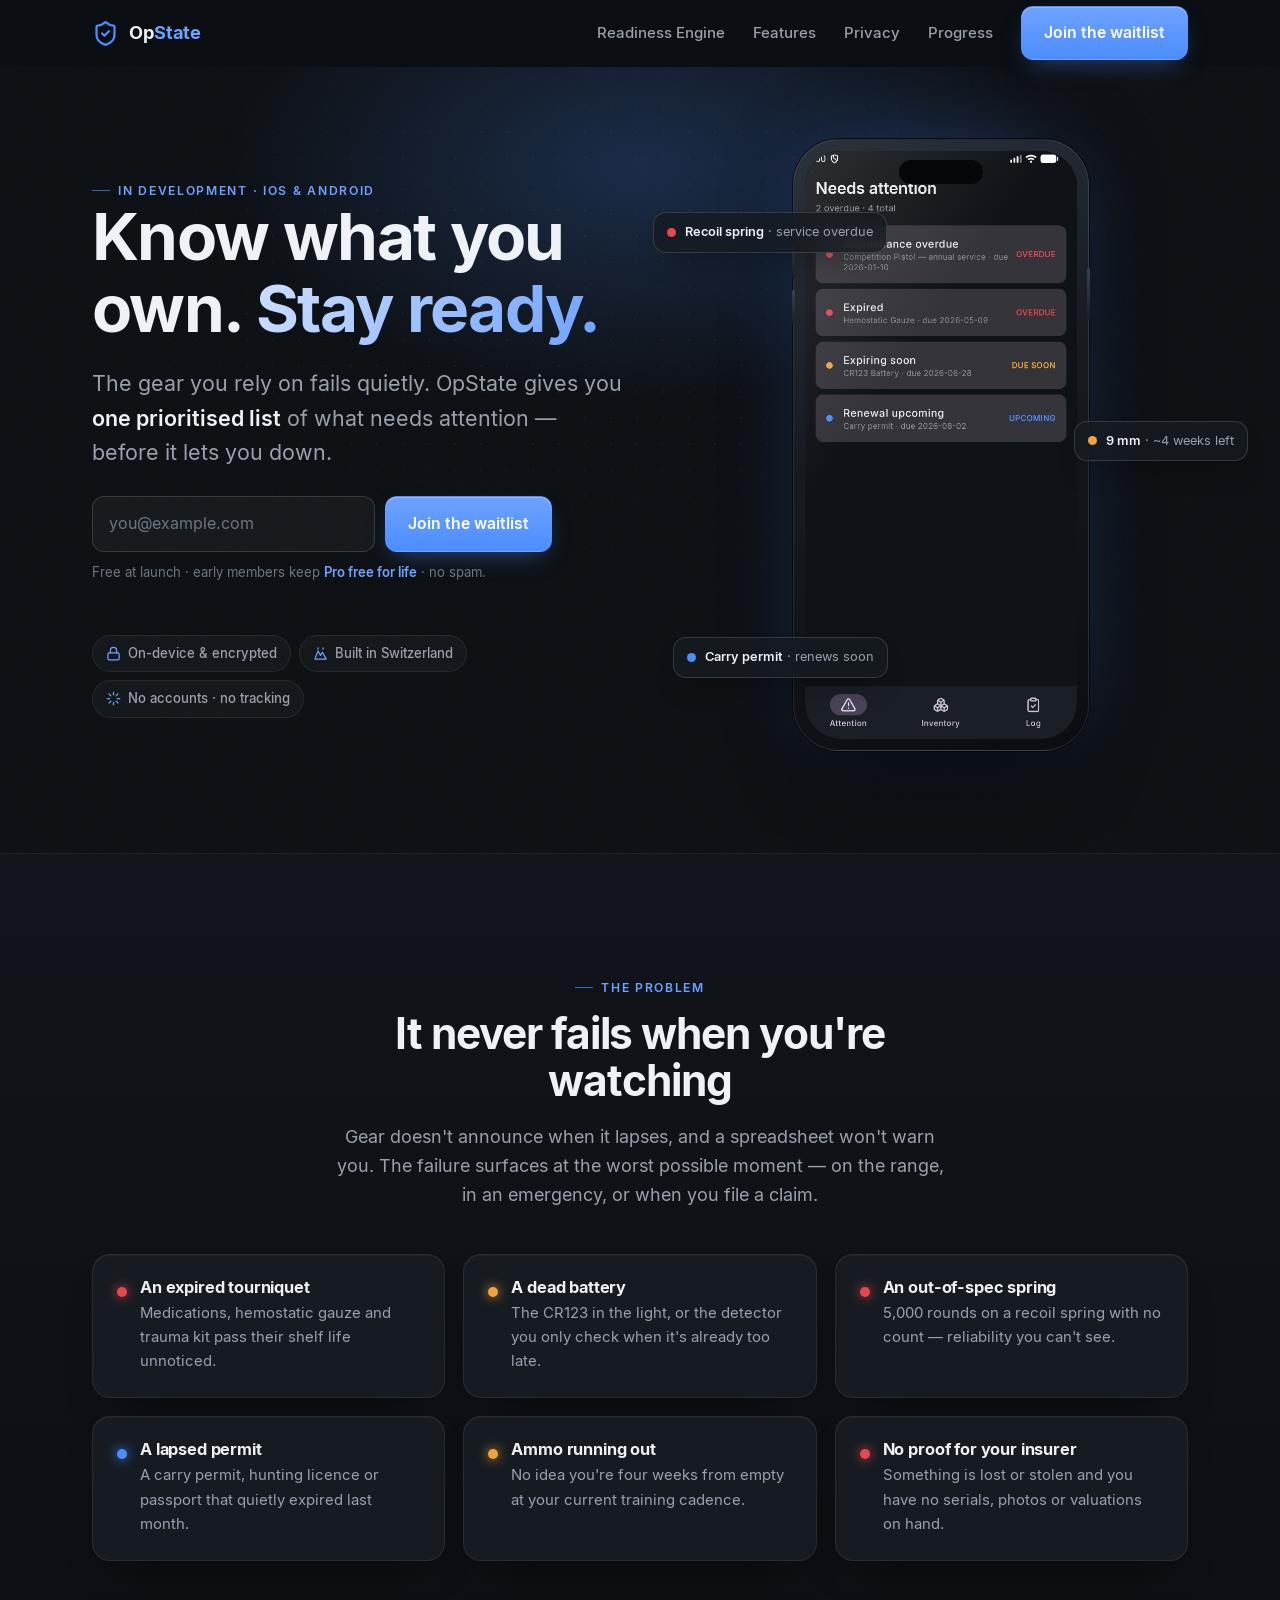
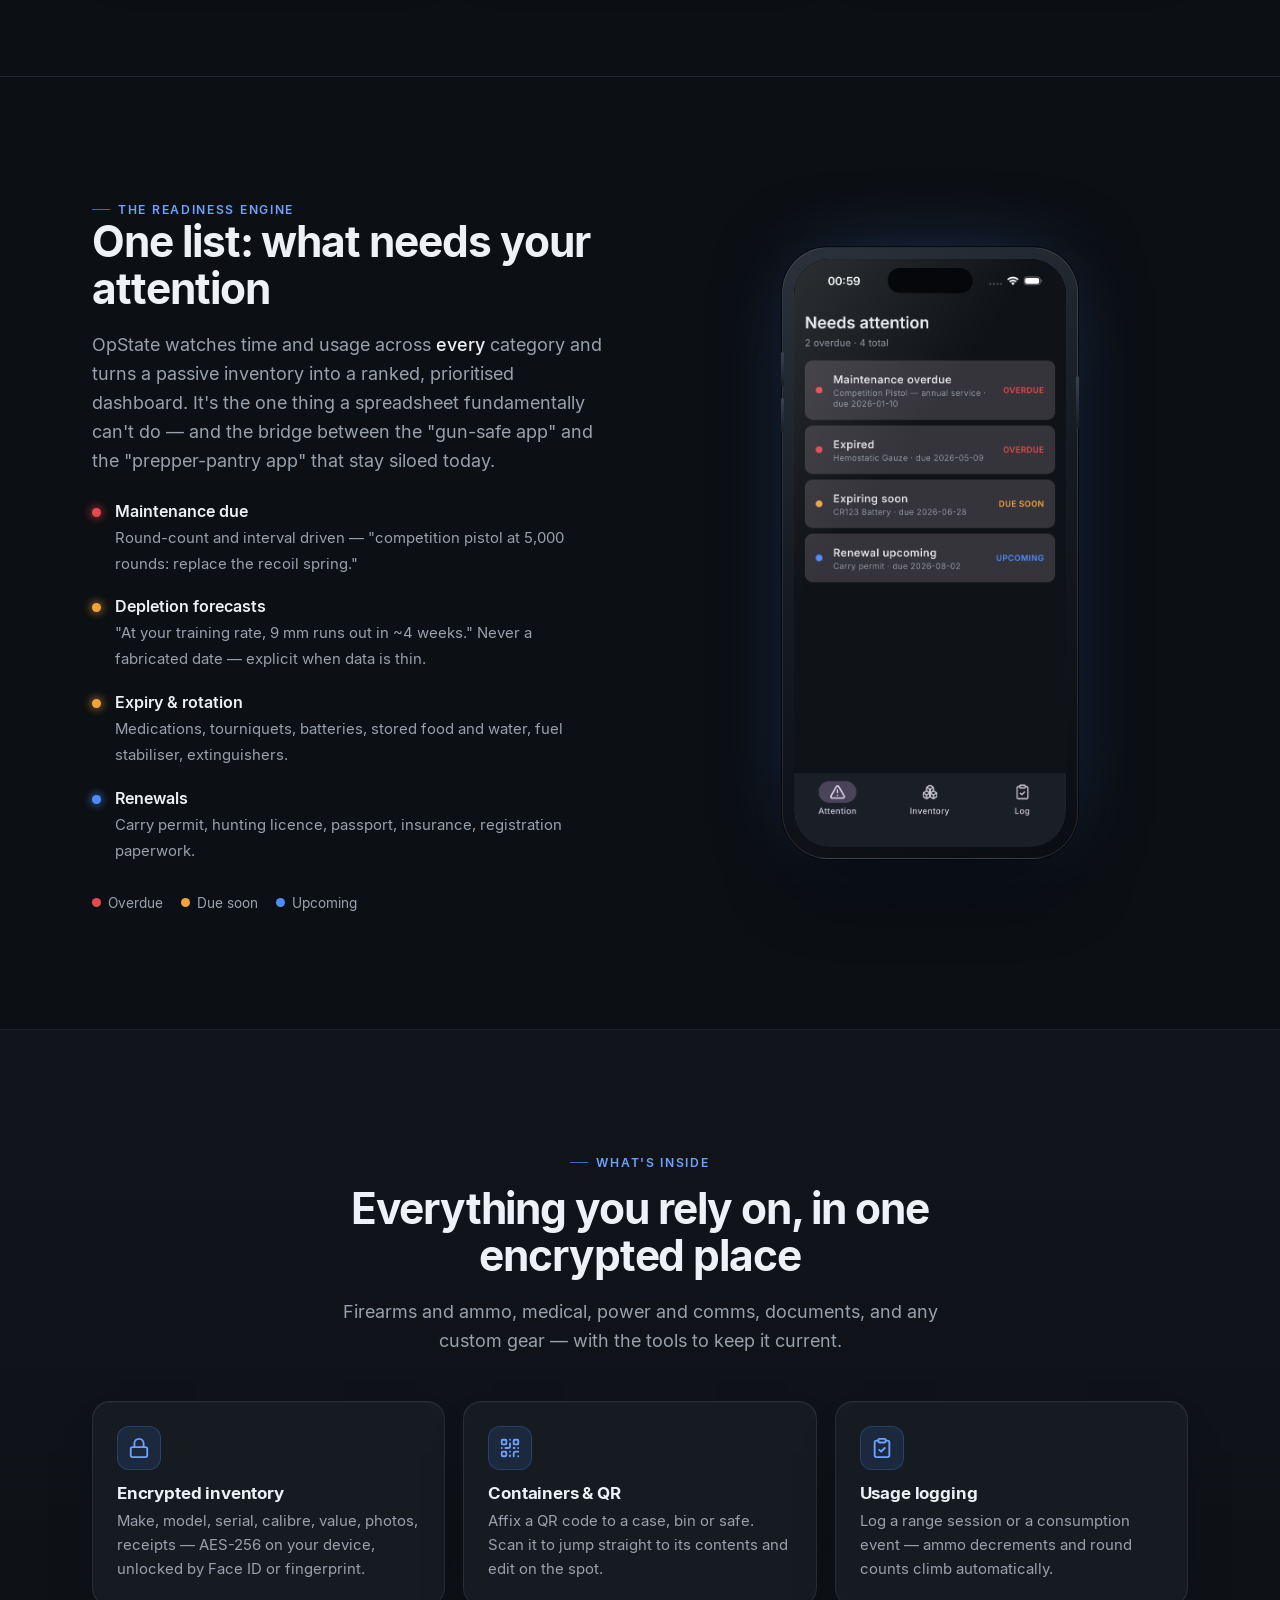
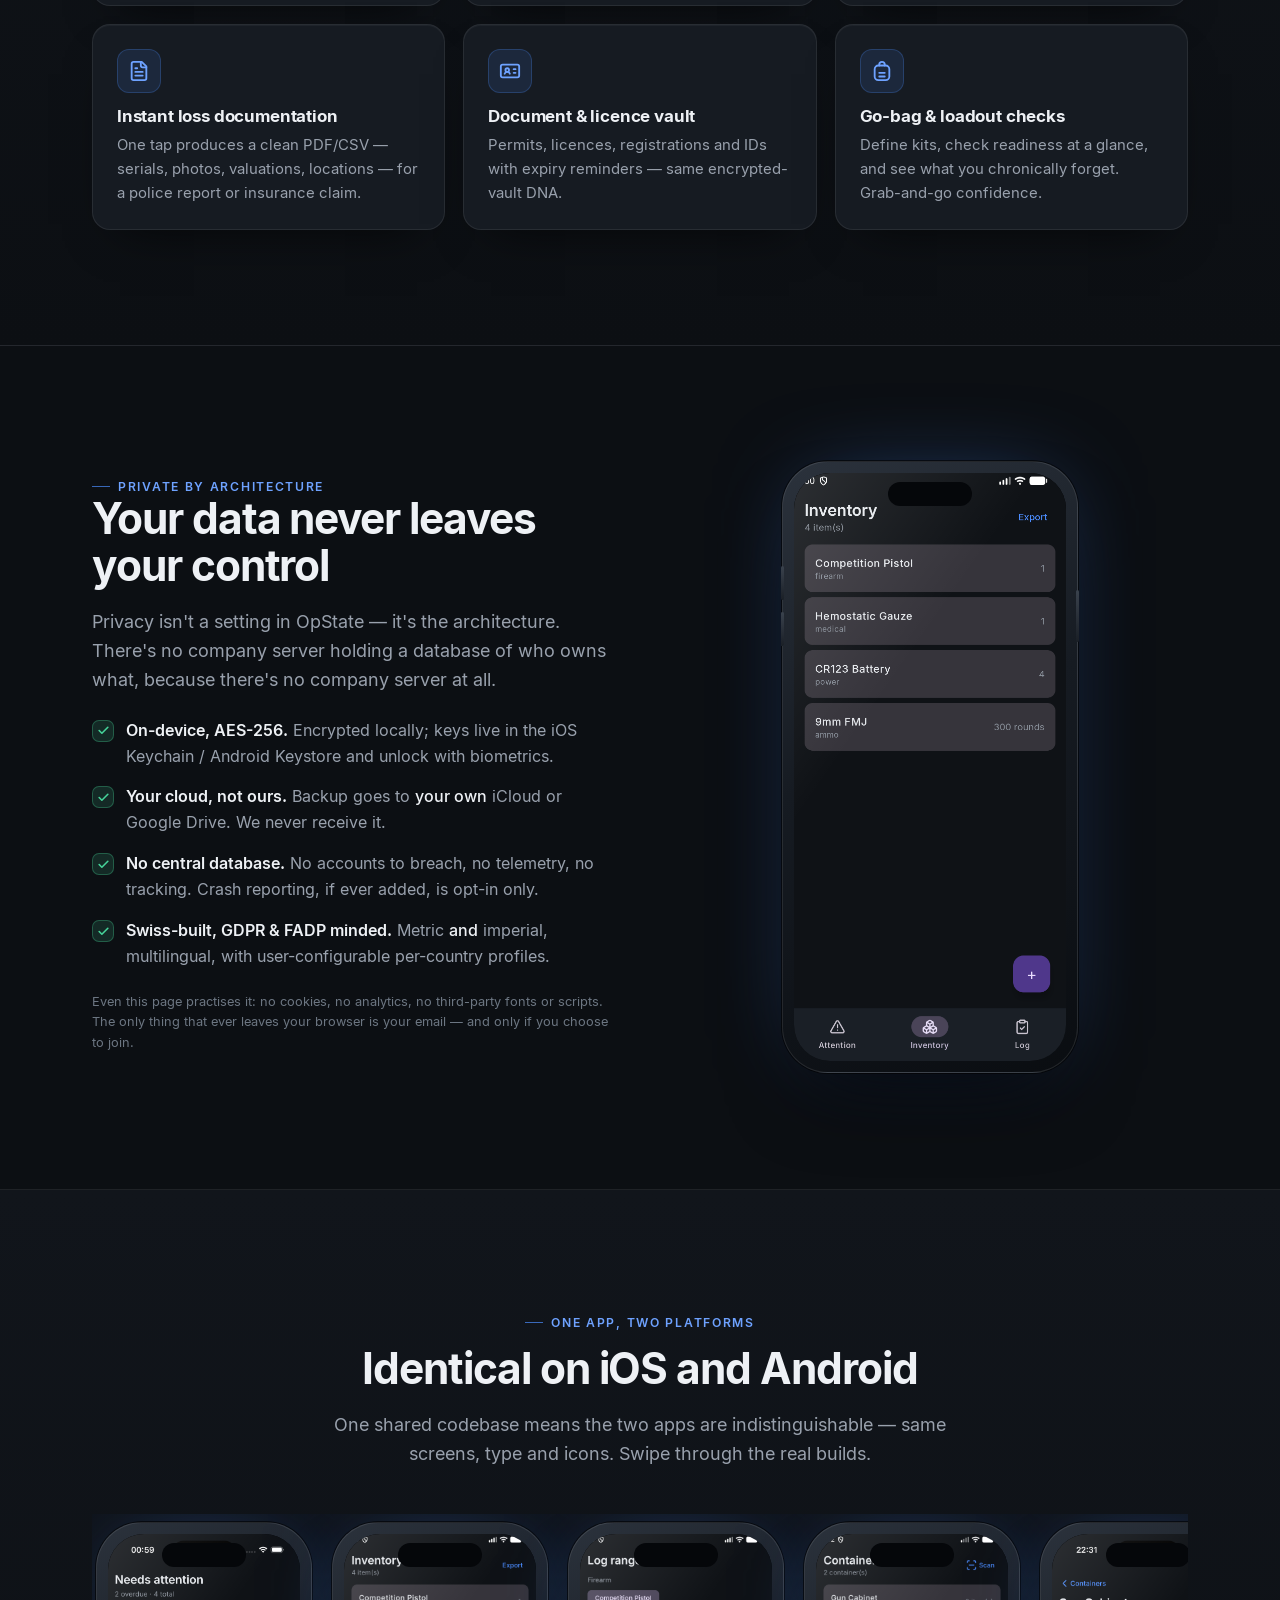
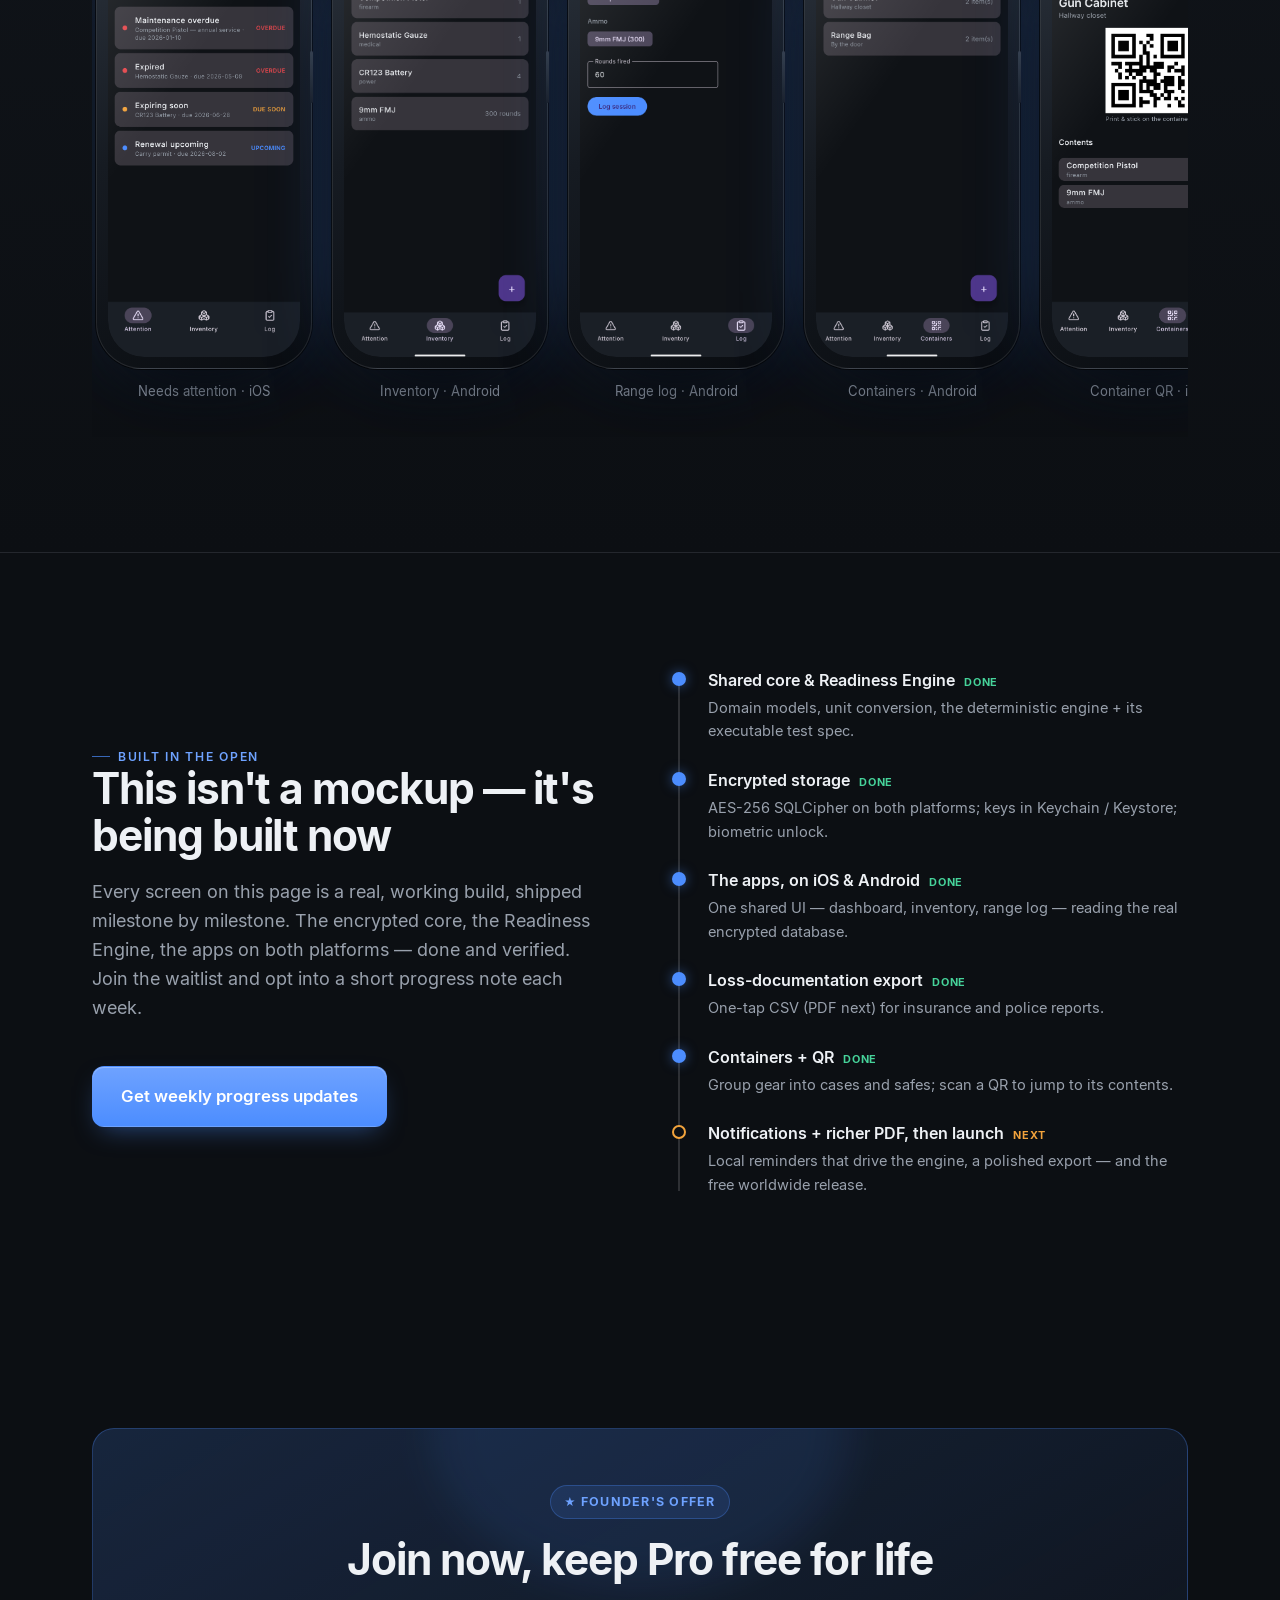
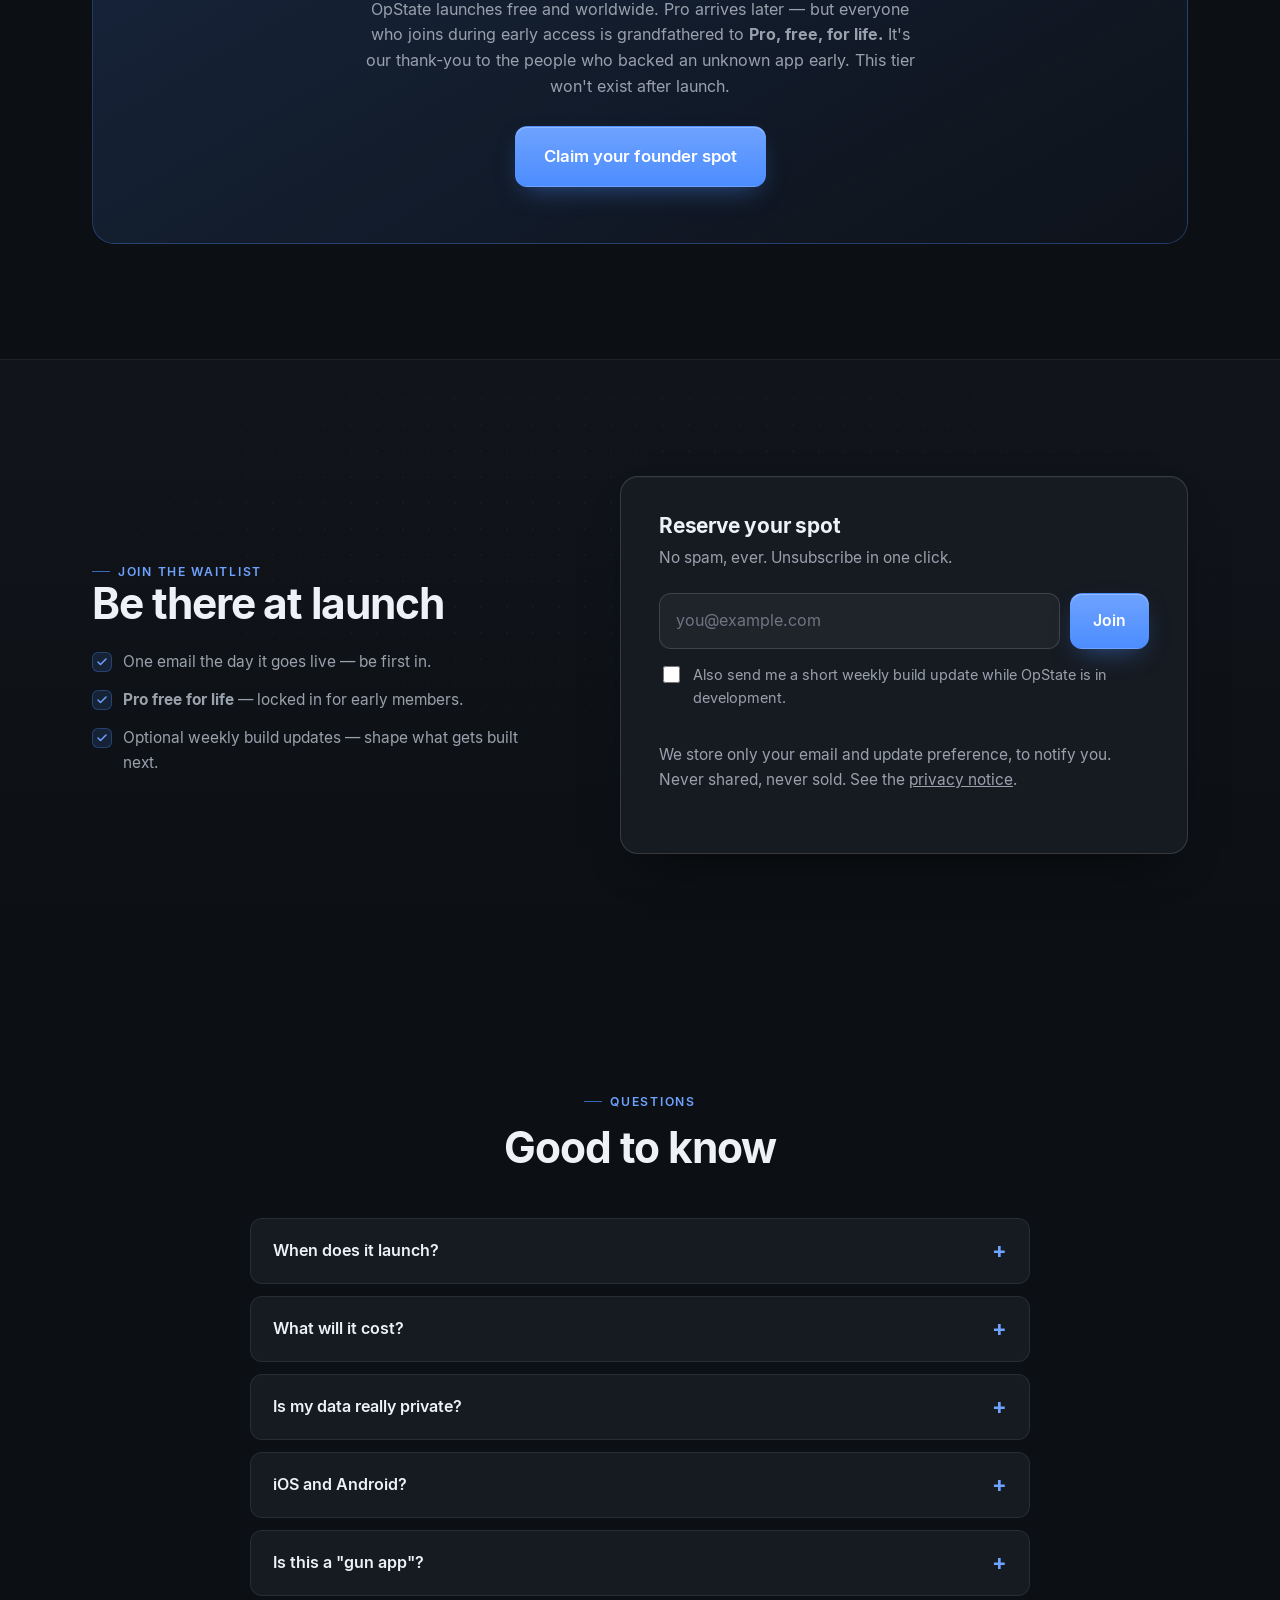
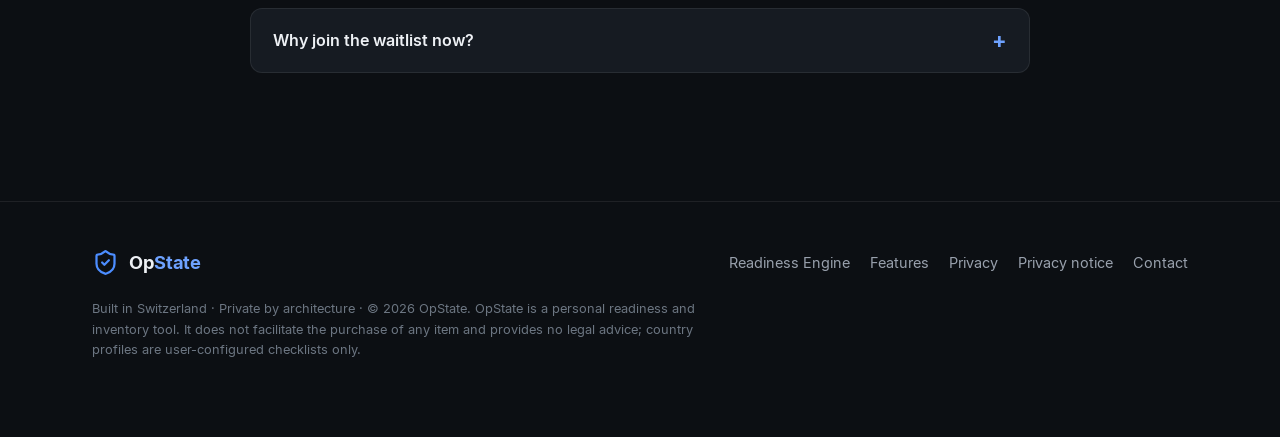
==== commit a62b5349: "Redesign: premium device mockups, hero capture, funnel + motion - Device mockups (dynamic island, gl" ====
--- a/index.html
+++ b/index.html
@@ -8,10 +8,9 @@
       name="description"
       content="A privacy-first readiness app for iOS & Android. Track the gear you rely on — medical, power, documents, firearms — and get one prioritised list of what needs your attention before it fails you. On-device, encrypted, built in Switzerland. Join the waitlist."
     />
-    <meta name="theme-color" content="#0f1216" />
-    <link rel="canonical" href="__SITE_URL__/" />
-
-    <!-- Open Graph / social cards (matters for Reddit & messaging previews) -->
+    <meta name="theme-color" content="#0c0f13" />
+    <link rel="canonical" href="https://realhumanum.github.io/OpState-/" />
+
     <meta property="og:type" content="website" />
     <meta property="og:site_name" content="OpState" />
     <meta property="og:title" content="OpState — Know what you own. Stay ready." />
@@ -19,8 +18,8 @@
       property="og:description"
       content="One prioritised list of what needs your attention — a spring to replace, ammo running low, a tourniquet or medication about to expire, a permit to renew. Private by default. iOS & Android, coming soon."
     />
-    <meta property="og:url" content="__SITE_URL__/" />
-    <meta property="og:image" content="__SITE_URL__/assets/og-image.png" />
+    <meta property="og:url" content="https://realhumanum.github.io/OpState-/" />
+    <meta property="og:image" content="https://realhumanum.github.io/OpState-/assets/og-image.png" />
     <meta property="og:image:width" content="1200" />
     <meta property="og:image:height" content="630" />
     <meta name="twitter:card" content="summary_large_image" />
@@ -29,16 +28,22 @@
       name="twitter:description"
       content="A privacy-first readiness app for the prepared. On-device, encrypted, built in Switzerland. Join the waitlist."
     />
-    <meta name="twitter:image" content="__SITE_URL__/assets/og-image.png" />
-
+    <meta name="twitter:image" content="https://realhumanum.github.io/OpState-/assets/og-image.png" />
+
+    <!-- Mark JS available BEFORE the stylesheet applies, so scroll-reveal only
+         hides content when JS can reveal it (no-JS users see everything). -->
+    <script>
+      document.documentElement.className += " js";
+    </script>
     <link rel="icon" href="assets/favicon.svg" type="image/svg+xml" />
     <link rel="preload" href="fonts/inter-regular.woff2" as="font" type="font/woff2" crossorigin />
     <link rel="preload" href="fonts/inter-semibold.woff2" as="font" type="font/woff2" crossorigin />
+    <link rel="preload" href="fonts/inter-bold.woff2" as="font" type="font/woff2" crossorigin />
     <link rel="stylesheet" href="css/styles.css" />
   </head>
   <body>
     <!-- ===================== Header ===================== -->
-    <header class="site-header">
+    <header class="site-header" id="siteHeader">
       <div class="wrap">
         <a class="brand" href="#top" aria-label="OpState home">
           <svg viewBox="0 0 24 24" fill="none" stroke="currentColor" stroke-width="2" stroke-linecap="round" stroke-linejoin="round" style="color: var(--accent)">
@@ -60,131 +65,99 @@
     <main id="top">
       <!-- ===================== Hero ===================== -->
       <section class="hero">
+        <div class="dotgrid"></div>
         <div class="wrap hero-grid">
           <div class="hero-copy">
-            <h1>Know what you own.<br />Stay&nbsp;ready.</h1>
-            <p class="sub">
-              Everything you rely on — ready when you need it. Private by default.
+            <span class="eyebrow reveal">In development · iOS &amp; Android</span>
+            <h1 class="reveal">Know what you own. <span class="accent">Stay&nbsp;ready.</span></h1>
+            <p class="sub reveal">
+              The gear you rely on fails quietly. OpState gives you <strong>one prioritised list</strong>
+              of what needs attention — before it lets you down.
             </p>
-            <div class="hero-cta">
-              <a class="btn btn-primary" href="#waitlist">Join the waitlist</a>
-              <a class="btn btn-ghost" href="#engine">See how it works</a>
-            </div>
-            <div class="chips">
-              <span class="chip">
-                <svg viewBox="0 0 24 24" fill="none" stroke="currentColor" stroke-width="2" stroke-linecap="round" stroke-linejoin="round"><rect width="14" height="20" x="5" y="2" rx="2" /><path d="M12 18h.01" /></svg>
-                iOS &amp; Android · coming soon
-              </span>
-              <span class="chip">
-                <svg viewBox="0 0 24 24" fill="none" stroke="currentColor" stroke-width="2" stroke-linecap="round" stroke-linejoin="round"><rect width="18" height="11" x="3" y="11" rx="2" ry="2" /><path d="M7 11V7a5 5 0 0 1 10 0v4" /></svg>
-                On-device &amp; encrypted
-              </span>
-              <span class="chip">
-                <svg viewBox="0 0 24 24" fill="none" stroke="currentColor" stroke-width="2" stroke-linecap="round" stroke-linejoin="round"><path d="M8 3v2M16 3v2M3 21l5-13 4 7 3-5 6 11z" /></svg>
-                Built in Switzerland
-              </span>
-            </div>
-          </div>
-          <div class="hero-phone">
-            <div class="phone">
-              <img
-                src="assets/screenshots/needs-attention-android.png"
-                alt="OpState 'Needs attention' dashboard: a maintenance service overdue, an expired item, a battery expiring soon, and an upcoming permit renewal."
-                width="290"
-                loading="eager"
-              />
-            </div>
-          </div>
-        </div>
-      </section>
-
-      <!-- ===================== The problem ===================== -->
+
+            <div class="reveal" data-wl>
+              <form
+                class="capture"
+                data-waitlist
+                action="https://app.kit.com/forms/9565153/subscriptions"
+                method="post"
+                novalidate
+              >
+                <div class="capture-row">
+                  <input type="email" name="email_address" inputmode="email" autocomplete="email" placeholder="you@example.com" aria-label="Email address" required />
+                  <button type="submit" class="btn btn-primary">Join the waitlist</button>
+                </div>
+                <p class="micro">Free at launch · early members keep <b>Pro free for life</b> · no spam.</p>
+                <p class="wl-status" data-wl-status role="status" aria-live="polite"></p>
+              </form>
+              <div class="wl-success">
+                <svg viewBox="0 0 24 24" fill="none" stroke="currentColor" stroke-width="2" stroke-linecap="round" stroke-linejoin="round"><circle cx="12" cy="12" r="10" /><path d="m9 12 2 2 4-4" /></svg>
+                <h3>You're on the list 🎉</h3>
+                <p>We'll email you the moment OpState launches — your founder's Pro-for-life is locked in.</p>
+              </div>
+            </div>
+
+            <div class="chips reveal">
+              <span class="chip"><svg viewBox="0 0 24 24" fill="none" stroke="currentColor" stroke-width="2" stroke-linecap="round" stroke-linejoin="round"><rect width="18" height="11" x="3" y="11" rx="2" ry="2" /><path d="M7 11V7a5 5 0 0 1 10 0v4" /></svg> On-device &amp; encrypted</span>
+              <span class="chip"><svg viewBox="0 0 24 24" fill="none" stroke="currentColor" stroke-width="2" stroke-linecap="round" stroke-linejoin="round"><path d="M8 3v2M16 3v2M3 21l5-13 4 7 3-5 6 11z" /></svg> Built in Switzerland</span>
+              <span class="chip"><svg viewBox="0 0 24 24" fill="none" stroke="currentColor" stroke-width="2" stroke-linecap="round" stroke-linejoin="round"><path d="M12 2v4M12 18v4M4.9 4.9l2.9 2.9M16.2 16.2l2.9 2.9M2 12h4M18 12h4M4.9 19.1l2.9-2.9M16.2 7.8l2.9-2.9" /></svg> No accounts · no tracking</span>
+            </div>
+          </div>
+
+          <div class="device-stage reveal">
+            <div class="device">
+              <span class="island"></span>
+              <span class="vol"></span>
+              <div class="screen">
+                <img src="assets/screenshots/needs-attention-android.png" alt="OpState 'Needs attention' dashboard: a maintenance service overdue, an expired item, a battery expiring soon, and an upcoming permit renewal." width="296" loading="eager" />
+                <div class="gloss"></div>
+              </div>
+            </div>
+            <div class="float-card fc-1"><span class="dot red"></span><span><b>Recoil spring</b> · service overdue</span></div>
+            <div class="float-card fc-2"><span class="dot amber"></span><span><b>9&nbsp;mm</b> · ~4 weeks left</span></div>
+            <div class="float-card fc-3"><span class="dot blue"></span><span><b>Carry permit</b> · renews soon</span></div>
+          </div>
+        </div>
+      </section>
+
+      <!-- ===================== Problem ===================== -->
       <section class="alt" id="problem">
         <div class="wrap">
-          <div class="section-head center">
-            <span class="section-tag">The problem</span>
-            <h2>The things you rely on fail quietly</h2>
-            <p class="lede" style="margin-inline: auto">
-              Gear doesn't announce when it lapses. A spreadsheet won't warn you. The failure shows up
-              at the worst possible moment — on the range, in an emergency, or when you file a claim.
+          <div class="section-head center reveal">
+            <span class="eyebrow center">The problem</span>
+            <h2>It never fails when you're watching</h2>
+            <p class="lede">
+              Gear doesn't announce when it lapses, and a spreadsheet won't warn you. The failure
+              surfaces at the worst possible moment — on the range, in an emergency, or when you file a claim.
             </p>
           </div>
-          <div class="grid grid-3">
-            <div class="card problem-card">
-              <span class="dot red"></span>
-              <div>
-                <h3>An expired tourniquet</h3>
-                <p>Medications, hemostatic gauze and trauma kit pass their shelf life unnoticed.</p>
-              </div>
-            </div>
-            <div class="card problem-card">
-              <span class="dot amber"></span>
-              <div>
-                <h3>A dead battery</h3>
-                <p>The CR123 in the light or the smoke detector you only check when it's too late.</p>
-              </div>
-            </div>
-            <div class="card problem-card">
-              <span class="dot red"></span>
-              <div>
-                <h3>An out-of-spec spring</h3>
-                <p>5,000 rounds on a recoil spring with no count — reliability you can't see.</p>
-              </div>
-            </div>
-            <div class="card problem-card">
-              <span class="dot blue"></span>
-              <div>
-                <h3>A lapsed permit</h3>
-                <p>A carry permit, hunting licence or passport that quietly expired last month.</p>
-              </div>
-            </div>
-            <div class="card problem-card">
-              <span class="dot amber"></span>
-              <div>
-                <h3>Ammo running out</h3>
-                <p>No idea you're four weeks from empty at your current training cadence.</p>
-              </div>
-            </div>
-            <div class="card problem-card">
-              <span class="dot red"></span>
-              <div>
-                <h3>No proof for your insurer</h3>
-                <p>Something is lost or stolen and you have no serials, photos or valuations on hand.</p>
-              </div>
-            </div>
-          </div>
-        </div>
-      </section>
-
-      <!-- ===================== The wedge: Readiness Engine ===================== -->
+          <div class="grid grid-3 reveal-stagger">
+            <div class="card problem-card"><span class="dot red"></span><div><h3>An expired tourniquet</h3><p>Medications, hemostatic gauze and trauma kit pass their shelf life unnoticed.</p></div></div>
+            <div class="card problem-card"><span class="dot amber"></span><div><h3>A dead battery</h3><p>The CR123 in the light, or the detector you only check when it's already too late.</p></div></div>
+            <div class="card problem-card"><span class="dot red"></span><div><h3>An out-of-spec spring</h3><p>5,000 rounds on a recoil spring with no count — reliability you can't see.</p></div></div>
+            <div class="card problem-card"><span class="dot blue"></span><div><h3>A lapsed permit</h3><p>A carry permit, hunting licence or passport that quietly expired last month.</p></div></div>
+            <div class="card problem-card"><span class="dot amber"></span><div><h3>Ammo running out</h3><p>No idea you're four weeks from empty at your current training cadence.</p></div></div>
+            <div class="card problem-card"><span class="dot red"></span><div><h3>No proof for your insurer</h3><p>Something is lost or stolen and you have no serials, photos or valuations on hand.</p></div></div>
+          </div>
+        </div>
+      </section>
+
+      <!-- ===================== Readiness Engine ===================== -->
       <section id="engine">
         <div class="wrap split">
-          <div>
-            <span class="section-tag">The Readiness Engine</span>
+          <div class="reveal">
+            <span class="eyebrow">The Readiness Engine</span>
             <h2>One list: what needs your attention</h2>
             <p class="lede">
-              OpState watches time and usage across <em>every</em> category and turns a passive
-              inventory into a prioritised, ranked dashboard. It's the one thing a spreadsheet
-              fundamentally can't do — and the bridge between the "gun-safe app" and the
-              "prepper-pantry app" that stay siloed today.
+              OpState watches time and usage across <em>every</em> category and turns a passive inventory
+              into a ranked, prioritised dashboard. It's the one thing a spreadsheet fundamentally can't
+              do — and the bridge between the "gun-safe app" and the "prepper-pantry app" that stay siloed today.
             </p>
             <ul class="engine-list">
-              <li>
-                <span class="dot red"></span>
-                <div><strong>Maintenance due</strong><span>Round-count and interval driven — "competition pistol at 5,000 rounds: replace the recoil spring."</span></div>
-              </li>
-              <li>
-                <span class="dot amber"></span>
-                <div><strong>Depletion forecasts</strong><span>"At your current training rate, 9&nbsp;mm runs out in ~4 weeks." Never a fabricated date — explicit when there isn't enough data.</span></div>
-              </li>
-              <li>
-                <span class="dot amber"></span>
-                <div><strong>Expiry &amp; rotation</strong><span>Medications, tourniquets, batteries, stored food and water, fuel stabiliser, extinguishers.</span></div>
-              </li>
-              <li>
-                <span class="dot blue"></span>
-                <div><strong>Renewals</strong><span>Carry permit, hunting licence, passport, insurance, registration paperwork.</span></div>
-              </li>
+              <li><span class="dot red"></span><div><strong>Maintenance due</strong><span>Round-count and interval driven — "competition pistol at 5,000 rounds: replace the recoil spring."</span></div></li>
+              <li><span class="dot amber"></span><div><strong>Depletion forecasts</strong><span>"At your training rate, 9&nbsp;mm runs out in ~4 weeks." Never a fabricated date — explicit when data is thin.</span></div></li>
+              <li><span class="dot amber"></span><div><strong>Expiry &amp; rotation</strong><span>Medications, tourniquets, batteries, stored food and water, fuel stabiliser, extinguishers.</span></div></li>
+              <li><span class="dot blue"></span><div><strong>Renewals</strong><span>Carry permit, hunting licence, passport, insurance, registration paperwork.</span></div></li>
             </ul>
             <div class="legend" aria-hidden="true">
               <span><span class="dot red"></span> Overdue</span>
@@ -192,13 +165,11 @@
               <span><span class="dot blue"></span> Upcoming</span>
             </div>
           </div>
-          <div class="phone">
-            <img
-              src="assets/screenshots/needs-attention-ios.png"
-              alt="The same prioritised readiness dashboard rendered on iOS, identical to Android."
-              width="290"
-              loading="lazy"
-            />
+          <div class="split-media reveal">
+            <div class="device" style="margin: 0 auto">
+              <span class="island"></span><span class="vol"></span>
+              <div class="screen"><img src="assets/screenshots/needs-attention-ios.png" alt="The prioritised readiness dashboard on iOS — identical to Android." width="296" loading="lazy" /><div class="gloss"></div></div>
+            </div>
           </div>
         </div>
       </section>
@@ -206,98 +177,60 @@
       <!-- ===================== Features ===================== -->
       <section class="alt" id="features">
         <div class="wrap">
-          <div class="section-head center">
-            <span class="section-tag">What's inside</span>
+          <div class="section-head center reveal">
+            <span class="eyebrow center">What's inside</span>
             <h2>Everything you rely on, in one encrypted place</h2>
-            <p class="lede" style="margin-inline: auto">
-              Firearms and ammo, medical, power and comms, documents, and any custom gear — with the
-              tools to keep it current.
-            </p>
-          </div>
-          <div class="grid grid-3">
-            <div class="card feature">
-              <div class="ico"><svg viewBox="0 0 24 24" fill="none" stroke="currentColor" stroke-width="2" stroke-linecap="round" stroke-linejoin="round"><rect width="18" height="11" x="3" y="11" rx="2" /><path d="M7 11V7a5 5 0 0 1 10 0v4" /></svg></div>
-              <h3>Encrypted inventory</h3>
-              <p>Make, model, serial, calibre, value, photos, receipts — AES-256 on your device, unlocked by Face&nbsp;ID or fingerprint.</p>
-            </div>
-            <div class="card feature">
-              <div class="ico"><svg viewBox="0 0 24 24" fill="none" stroke="currentColor" stroke-width="2" stroke-linecap="round" stroke-linejoin="round"><rect width="5" height="5" x="3" y="3" rx="1" /><rect width="5" height="5" x="16" y="3" rx="1" /><rect width="5" height="5" x="3" y="16" rx="1" /><path d="M21 16h-3a2 2 0 0 0-2 2v3" /><path d="M21 21v.01" /><path d="M12 7v3a2 2 0 0 1-2 2H7" /><path d="M3 12h.01" /><path d="M12 3h.01" /><path d="M12 16v.01" /><path d="M16 12h1" /><path d="M21 12v.01" /><path d="M12 21v-1" /></svg></div>
-              <h3>Containers &amp; QR</h3>
-              <p>Affix a QR code to a case, bin or safe. Scan it to jump straight to its contents and edit on the spot.</p>
-            </div>
-            <div class="card feature">
-              <div class="ico"><svg viewBox="0 0 24 24" fill="none" stroke="currentColor" stroke-width="2" stroke-linecap="round" stroke-linejoin="round"><rect width="8" height="4" x="8" y="2" rx="1" ry="1" /><path d="M16 4h2a2 2 0 0 1 2 2v14a2 2 0 0 1-2 2H6a2 2 0 0 1-2-2V6a2 2 0 0 1 2-2h2" /><path d="m9 14 2 2 4-4" /></svg></div>
-              <h3>Usage logging</h3>
-              <p>Log a range session or a consumption event — ammo decrements and round counts climb automatically.</p>
-            </div>
-            <div class="card feature">
-              <div class="ico"><svg viewBox="0 0 24 24" fill="none" stroke="currentColor" stroke-width="2" stroke-linecap="round" stroke-linejoin="round"><path d="M15 2H6a2 2 0 0 0-2 2v16a2 2 0 0 0 2 2h12a2 2 0 0 0 2-2V7Z" /><path d="M14 2v4a2 2 0 0 0 2 2h4" /><path d="M16 13H8" /><path d="M16 17H8" /><path d="M10 9H8" /></svg></div>
-              <h3>Instant loss documentation</h3>
-              <p>One tap produces a clean PDF/CSV — serials, photos, valuations, locations — for a police report or insurance claim.</p>
-            </div>
-            <div class="card feature">
-              <div class="ico"><svg viewBox="0 0 24 24" fill="none" stroke="currentColor" stroke-width="2" stroke-linecap="round" stroke-linejoin="round"><rect x="2" y="5" width="20" height="14" rx="2" /><path d="M16 10h2" /><path d="M16 14h2" /><path d="M6.17 15a3 3 0 0 1 5.66 0" /><circle cx="9" cy="11" r="2" /></svg></div>
-              <h3>Document &amp; licence vault</h3>
-              <p>Permits, licences, registrations and IDs with expiry reminders — same encrypted-vault DNA.</p>
-            </div>
-            <div class="card feature">
-              <div class="ico"><svg viewBox="0 0 24 24" fill="none" stroke="currentColor" stroke-width="2" stroke-linecap="round" stroke-linejoin="round"><path d="M4 10a4 4 0 0 1 4-4h8a4 4 0 0 1 4 4v8a4 4 0 0 1-4 4H8a4 4 0 0 1-4-4z" /><path d="M9 6V5a3 3 0 0 1 6 0v1" /><path d="M9 14h6" /><path d="M9 18h6" /></svg></div>
-              <h3>Go-bag &amp; loadout checks</h3>
-              <p>Define kits, check readiness at a glance, and see what you chronically forget. Grab-and-go confidence.</p>
-            </div>
+            <p class="lede">Firearms and ammo, medical, power and comms, documents, and any custom gear — with the tools to keep it current.</p>
+          </div>
+          <div class="grid grid-3 reveal-stagger">
+            <div class="card feature"><div class="ico"><svg viewBox="0 0 24 24" fill="none" stroke="currentColor" stroke-width="2" stroke-linecap="round" stroke-linejoin="round"><rect width="18" height="11" x="3" y="11" rx="2" /><path d="M7 11V7a5 5 0 0 1 10 0v4" /></svg></div><h3>Encrypted inventory</h3><p>Make, model, serial, calibre, value, photos, receipts — AES-256 on your device, unlocked by Face&nbsp;ID or fingerprint.</p></div>
+            <div class="card feature"><div class="ico"><svg viewBox="0 0 24 24" fill="none" stroke="currentColor" stroke-width="2" stroke-linecap="round" stroke-linejoin="round"><rect width="5" height="5" x="3" y="3" rx="1" /><rect width="5" height="5" x="16" y="3" rx="1" /><rect width="5" height="5" x="3" y="16" rx="1" /><path d="M21 16h-3a2 2 0 0 0-2 2v3" /><path d="M21 21v.01" /><path d="M12 7v3a2 2 0 0 1-2 2H7" /><path d="M3 12h.01" /><path d="M12 3h.01" /><path d="M12 16v.01" /><path d="M16 12h1" /><path d="M21 12v.01" /><path d="M12 21v-1" /></svg></div><h3>Containers &amp; QR</h3><p>Affix a QR code to a case, bin or safe. Scan it to jump straight to its contents and edit on the spot.</p></div>
+            <div class="card feature"><div class="ico"><svg viewBox="0 0 24 24" fill="none" stroke="currentColor" stroke-width="2" stroke-linecap="round" stroke-linejoin="round"><rect width="8" height="4" x="8" y="2" rx="1" ry="1" /><path d="M16 4h2a2 2 0 0 1 2 2v14a2 2 0 0 1-2 2H6a2 2 0 0 1-2-2V6a2 2 0 0 1 2-2h2" /><path d="m9 14 2 2 4-4" /></svg></div><h3>Usage logging</h3><p>Log a range session or a consumption event — ammo decrements and round counts climb automatically.</p></div>
+            <div class="card feature"><div class="ico"><svg viewBox="0 0 24 24" fill="none" stroke="currentColor" stroke-width="2" stroke-linecap="round" stroke-linejoin="round"><path d="M15 2H6a2 2 0 0 0-2 2v16a2 2 0 0 0 2 2h12a2 2 0 0 0 2-2V7Z" /><path d="M14 2v4a2 2 0 0 0 2 2h4" /><path d="M16 13H8" /><path d="M16 17H8" /><path d="M10 9H8" /></svg></div><h3>Instant loss documentation</h3><p>One tap produces a clean PDF/CSV — serials, photos, valuations, locations — for a police report or insurance claim.</p></div>
+            <div class="card feature"><div class="ico"><svg viewBox="0 0 24 24" fill="none" stroke="currentColor" stroke-width="2" stroke-linecap="round" stroke-linejoin="round"><rect x="2" y="5" width="20" height="14" rx="2" /><path d="M16 10h2" /><path d="M16 14h2" /><path d="M6.17 15a3 3 0 0 1 5.66 0" /><circle cx="9" cy="11" r="2" /></svg></div><h3>Document &amp; licence vault</h3><p>Permits, licences, registrations and IDs with expiry reminders — same encrypted-vault DNA.</p></div>
+            <div class="card feature"><div class="ico"><svg viewBox="0 0 24 24" fill="none" stroke="currentColor" stroke-width="2" stroke-linecap="round" stroke-linejoin="round"><path d="M4 10a4 4 0 0 1 4-4h8a4 4 0 0 1 4 4v8a4 4 0 0 1-4 4H8a4 4 0 0 1-4-4z" /><path d="M9 6V5a3 3 0 0 1 6 0v1" /><path d="M9 14h6" /><path d="M9 18h6" /></svg></div><h3>Go-bag &amp; loadout checks</h3><p>Define kits, check readiness at a glance, and see what you chronically forget. Grab-and-go confidence.</p></div>
           </div>
         </div>
       </section>
 
       <!-- ===================== Privacy ===================== -->
       <section id="privacy">
-        <div class="wrap split">
-          <div>
-            <span class="section-tag">Private by architecture</span>
+        <div class="wrap split rev">
+          <div class="reveal">
+            <span class="eyebrow">Private by architecture</span>
             <h2>Your data never leaves your control</h2>
-            <p class="lede">
-              Privacy isn't a setting in OpState — it's the architecture. There is no company server
-              holding a database of who owns what, because there's no company server at all.
-            </p>
+            <p class="lede">Privacy isn't a setting in OpState — it's the architecture. There's no company server holding a database of who owns what, because there's no company server at all.</p>
             <ul class="privacy-points">
-              <li><svg viewBox="0 0 24 24" fill="none" stroke="currentColor" stroke-width="2" stroke-linecap="round" stroke-linejoin="round"><path d="M20 6 9 17l-5-5" /></svg><span><strong>On-device, AES-256.</strong> Your inventory is encrypted locally; keys live in the iOS Keychain / Android Keystore and unlock with biometrics.</span></li>
-              <li><svg viewBox="0 0 24 24" fill="none" stroke="currentColor" stroke-width="2" stroke-linecap="round" stroke-linejoin="round"><path d="M20 6 9 17l-5-5" /></svg><span><strong>Your cloud, not ours.</strong> Backup goes to <em>your own</em> iCloud or Google Drive. We never receive it.</span></li>
-              <li><svg viewBox="0 0 24 24" fill="none" stroke="currentColor" stroke-width="2" stroke-linecap="round" stroke-linejoin="round"><path d="M20 6 9 17l-5-5" /></svg><span><strong>No central database.</strong> No accounts to breach, no telemetry, no tracking. Crash reporting (if ever added) is opt-in only.</span></li>
-              <li><svg viewBox="0 0 24 24" fill="none" stroke="currentColor" stroke-width="2" stroke-linecap="round" stroke-linejoin="round"><path d="M20 6 9 17l-5-5" /></svg><span><strong>Swiss-built, GDPR &amp; FADP minded.</strong> Metric <em>and</em> imperial, multilingual, with user-configurable per-country profiles.</span></li>
+              <li><span class="tick"><svg viewBox="0 0 24 24" fill="none" stroke="currentColor" stroke-width="3" stroke-linecap="round" stroke-linejoin="round"><path d="M20 6 9 17l-5-5" /></svg></span><span><strong>On-device, AES-256.</strong> Encrypted locally; keys live in the iOS Keychain / Android Keystore and unlock with biometrics.</span></li>
+              <li><span class="tick"><svg viewBox="0 0 24 24" fill="none" stroke="currentColor" stroke-width="3" stroke-linecap="round" stroke-linejoin="round"><path d="M20 6 9 17l-5-5" /></svg></span><span><strong>Your cloud, not ours.</strong> Backup goes to <em>your own</em> iCloud or Google Drive. We never receive it.</span></li>
+              <li><span class="tick"><svg viewBox="0 0 24 24" fill="none" stroke="currentColor" stroke-width="3" stroke-linecap="round" stroke-linejoin="round"><path d="M20 6 9 17l-5-5" /></svg></span><span><strong>No central database.</strong> No accounts to breach, no telemetry, no tracking. Crash reporting, if ever added, is opt-in only.</span></li>
+              <li><span class="tick"><svg viewBox="0 0 24 24" fill="none" stroke="currentColor" stroke-width="3" stroke-linecap="round" stroke-linejoin="round"><path d="M20 6 9 17l-5-5" /></svg></span><span><strong>Swiss-built, GDPR &amp; FADP minded.</strong> Metric <em>and</em> imperial, multilingual, with user-configurable per-country profiles.</span></li>
             </ul>
-            <p class="footer-note" style="margin-top: 22px">
-              Even this page practices it: no cookies, no analytics, no third-party fonts or scripts.
-              The only thing that leaves your browser is your email — and only if you choose to join.
-            </p>
-          </div>
-          <div class="phone">
-            <img
-              src="assets/screenshots/inventory-android.png"
-              alt="OpState inventory screen listing tracked gear with quantities and categories."
-              width="290"
-              loading="lazy"
-            />
-          </div>
-        </div>
-      </section>
-
-      <!-- ===================== Screenshot gallery ===================== -->
+            <p class="footer-note" style="margin-top: 22px">Even this page practises it: no cookies, no analytics, no third-party fonts or scripts. The only thing that ever leaves your browser is your email — and only if you choose to join.</p>
+          </div>
+          <div class="split-media reveal">
+            <div class="device" style="margin: 0 auto">
+              <span class="island"></span><span class="vol"></span>
+              <div class="screen"><img src="assets/screenshots/inventory-android.png" alt="OpState inventory screen listing tracked gear with quantities and categories." width="296" loading="lazy" /><div class="gloss"></div></div>
+            </div>
+          </div>
+        </div>
+      </section>
+
+      <!-- ===================== Gallery ===================== -->
       <section class="alt" id="screens">
         <div class="wrap">
-          <div class="section-head center">
-            <span class="section-tag">One app, two platforms</span>
+          <div class="section-head center reveal">
+            <span class="eyebrow center">One app, two platforms</span>
             <h2>Identical on iOS and Android</h2>
-            <p class="lede" style="margin-inline: auto">
-              One shared codebase means the two apps are indistinguishable — same screens, same type,
-              same icons. Swipe through the real builds.
-            </p>
-          </div>
-          <div class="gallery">
-            <div class="shot"><div class="phone"><img src="assets/screenshots/needs-attention-ios.png" alt="Readiness dashboard on iOS" width="220" loading="lazy" /></div><p class="shot-label">Needs attention · iOS</p></div>
-            <div class="shot"><div class="phone"><img src="assets/screenshots/inventory-android.png" alt="Inventory list on Android" width="220" loading="lazy" /></div><p class="shot-label">Inventory · Android</p></div>
-            <div class="shot"><div class="phone"><img src="assets/screenshots/log-android.png" alt="Logging a range session on Android" width="220" loading="lazy" /></div><p class="shot-label">Range log · Android</p></div>
-            <div class="shot"><div class="phone"><img src="assets/screenshots/containers-android.png" alt="Containers list on Android" width="220" loading="lazy" /></div><p class="shot-label">Containers · Android</p></div>
-            <div class="shot"><div class="phone"><img src="assets/screenshots/container-contents-ios.png" alt="Container QR code and contents on iOS" width="220" loading="lazy" /></div><p class="shot-label">Container QR · iOS</p></div>
+            <p class="lede">One shared codebase means the two apps are indistinguishable — same screens, type and icons. Swipe through the real builds.</p>
+          </div>
+          <div class="gallery reveal">
+            <div class="shot"><div class="device"><span class="island"></span><div class="screen"><img src="assets/screenshots/needs-attention-ios.png" alt="Readiness dashboard on iOS" width="216" loading="lazy" /><div class="gloss"></div></div></div><p class="shot-label">Needs attention · iOS</p></div>
+            <div class="shot"><div class="device"><span class="island"></span><div class="screen"><img src="assets/screenshots/inventory-android.png" alt="Inventory list on Android" width="216" loading="lazy" /><div class="gloss"></div></div></div><p class="shot-label">Inventory · Android</p></div>
+            <div class="shot"><div class="device"><span class="island"></span><div class="screen"><img src="assets/screenshots/log-android.png" alt="Logging a range session on Android" width="216" loading="lazy" /><div class="gloss"></div></div></div><p class="shot-label">Range log · Android</p></div>
+            <div class="shot"><div class="device"><span class="island"></span><div class="screen"><img src="assets/screenshots/containers-android.png" alt="Containers list on Android" width="216" loading="lazy" /><div class="gloss"></div></div></div><p class="shot-label">Containers · Android</p></div>
+            <div class="shot"><div class="device"><span class="island"></span><div class="screen"><img src="assets/screenshots/container-contents-ios.png" alt="Container QR code and contents on iOS" width="216" loading="lazy" /><div class="gloss"></div></div></div><p class="shot-label">Container QR · iOS</p></div>
           </div>
         </div>
       </section>
@@ -305,17 +238,13 @@
       <!-- ===================== Build in the open ===================== -->
       <section id="progress">
         <div class="wrap split">
-          <div>
-            <span class="section-tag">Built in the open</span>
+          <div class="reveal">
+            <span class="eyebrow">Built in the open</span>
             <h2>This isn't a mockup — it's being built now</h2>
-            <p class="lede">
-              OpState is a real, working build, shipped milestone by milestone. The encrypted core,
-              the Readiness Engine, the apps on both platforms — done and verified. Join the waitlist
-              and you can opt into a short progress note each week.
-            </p>
-            <a class="btn btn-primary mt-cta" href="#waitlist">Get weekly progress updates</a>
-          </div>
-          <div>
+            <p class="lede">Every screen on this page is a real, working build, shipped milestone by milestone. The encrypted core, the Readiness Engine, the apps on both platforms — done and verified. Join the waitlist and opt into a short progress note each week.</p>
+            <a class="btn btn-primary btn-lg" href="#waitlist" style="margin-top: 26px">Get weekly progress updates</a>
+          </div>
+          <div class="split-media reveal">
             <ul class="timeline">
               <li class="done"><span class="ms">Shared core &amp; Readiness Engine<span class="tag">Done</span></span><p>Domain models, unit conversion, the deterministic engine + its executable test spec.</p></li>
               <li class="done"><span class="ms">Encrypted storage<span class="tag">Done</span></span><p>AES-256 SQLCipher on both platforms; keys in Keychain / Keystore; biometric unlock.</p></li>
@@ -329,70 +258,52 @@
       </section>
 
       <!-- ===================== Founder offer ===================== -->
-      <section class="alt">
-        <div class="wrap">
-          <div class="offer">
-            <span class="section-tag">Founder's offer</span>
+      <section class="offer-wrap">
+        <div class="wrap">
+          <div class="offer reveal">
+            <span class="glow"></span>
+            <span class="badge">★ Founder's offer</span>
             <h2>Join now, keep Pro free for life</h2>
-            <p>
-              OpState launches free and worldwide. Pro arrives later — but everyone who joins during
-              early access is grandfathered to <strong>Pro, free, for life.</strong> It's our thank-you
-              to the people who backed an unknown app early.
-            </p>
-            <a class="btn btn-primary" href="#waitlist">Claim your founder spot</a>
+            <p>OpState launches free and worldwide. Pro arrives later — but everyone who joins during early access is grandfathered to <strong>Pro, free, for life.</strong> It's our thank-you to the people who backed an unknown app early. This tier won't exist after launch.</p>
+            <a class="btn btn-primary btn-lg" href="#waitlist">Claim your founder spot</a>
           </div>
         </div>
       </section>
 
       <!-- ===================== Waitlist ===================== -->
       <section class="waitlist" id="waitlist">
-        <div class="wrap">
-          <div class="waitlist-card" id="waitlist-card">
+        <div class="dotgrid"></div>
+        <div class="wrap waitlist-inner">
+          <div class="reveal">
+            <span class="eyebrow">Join the waitlist</span>
             <h2>Be there at launch</h2>
-            <p>
-              One email the day OpState goes live. Optionally, a short build update each week. No spam,
-              ever — unsubscribe in one click.
-            </p>
-
-            <!-- Kit (ConvertKit) custom form.
-                 Replace __KIT_FORM_ID__ with your Kit form's numeric ID (one place; js/waitlist.js
-                 reads the action). Kit uses double opt-in, so subscribers confirm via email. -->
-            <form
-              class="wl-form"
-              id="waitlist-form"
-              action="https://app.kit.com/forms/__KIT_FORM_ID__/subscriptions"
-              method="post"
-              novalidate
-            >
+            <ul class="waitlist-why">
+              <li><span class="tick"><svg viewBox="0 0 24 24" fill="none" stroke="currentColor" stroke-width="3" stroke-linecap="round" stroke-linejoin="round"><path d="M20 6 9 17l-5-5" /></svg></span><span>One email the day it goes live — be first in.</span></li>
+              <li><span class="tick"><svg viewBox="0 0 24 24" fill="none" stroke="currentColor" stroke-width="3" stroke-linecap="round" stroke-linejoin="round"><path d="M20 6 9 17l-5-5" /></svg></span><span><strong>Pro free for life</strong> — locked in for early members.</span></li>
+              <li><span class="tick"><svg viewBox="0 0 24 24" fill="none" stroke="currentColor" stroke-width="3" stroke-linecap="round" stroke-linejoin="round"><path d="M20 6 9 17l-5-5" /></svg></span><span>Optional weekly build updates — shape what gets built next.</span></li>
+            </ul>
+          </div>
+
+          <div class="waitlist-card reveal" data-wl>
+            <h3>Reserve your spot</h3>
+            <p>No spam, ever. Unsubscribe in one click.</p>
+            <form class="wl-form" data-waitlist action="https://app.kit.com/forms/9565153/subscriptions" method="post" novalidate>
               <div class="wl-row">
-                <input
-                  type="email"
-                  name="email_address"
-                  inputmode="email"
-                  autocomplete="email"
-                  placeholder="you@example.com"
-                  aria-label="Email address"
-                  required
-                />
-                <button type="submit" class="btn btn-primary" id="waitlist-submit">Join the waitlist</button>
+                <input type="email" name="email_address" inputmode="email" autocomplete="email" placeholder="you@example.com" aria-label="Email address" required />
+                <button type="submit" class="btn btn-primary">Join</button>
               </div>
               <label class="wl-check">
-                <input type="checkbox" name="fields[weekly_updates]" id="weekly-updates" value="yes" />
+                <input type="checkbox" name="fields[weekly_updates]" value="yes" />
                 <span>Also send me a short weekly build update while OpState is in development.</span>
               </label>
-              <p class="wl-status" id="waitlist-status" role="status" aria-live="polite"></p>
+              <p class="wl-status" data-wl-status role="status" aria-live="polite"></p>
             </form>
-
-            <div class="wl-success" id="waitlist-success">
+            <div class="wl-success">
               <svg viewBox="0 0 24 24" fill="none" stroke="currentColor" stroke-width="2" stroke-linecap="round" stroke-linejoin="round"><circle cx="12" cy="12" r="10" /><path d="m9 12 2 2 4-4" /></svg>
-              <h3>Almost there — check your inbox</h3>
-              <p>We've sent a confirmation email. Click the link in it to lock in your spot (and your founder's Pro-for-life).</p>
-            </div>
-
-            <p class="wl-fine">
-              We store only your email and your update preference, to notify you. Never shared, never
-              sold. See the <a href="privacy.html">privacy notice</a>.
-            </p>
+              <h3>You're on the list 🎉</h3>
+              <p>We'll email you the moment OpState launches — plus a short build note each week if you opted in. Keep an eye on your inbox (peek in spam, just in case), and your founder's Pro-for-life is locked in.</p>
+            </div>
+            <p class="wl-fine">We store only your email and update preference, to notify you. Never shared, never sold. See the <a href="privacy.html">privacy notice</a>.</p>
           </div>
         </div>
       </section>
@@ -400,35 +311,17 @@
       <!-- ===================== FAQ ===================== -->
       <section id="faq">
         <div class="wrap">
-          <div class="section-head center">
-            <span class="section-tag">Questions</span>
+          <div class="section-head center reveal">
+            <span class="eyebrow center">Questions</span>
             <h2>Good to know</h2>
           </div>
-          <div class="faq">
-            <details>
-              <summary>When does it launch?</summary>
-              <p>Soon — the apps run on both platforms today; what's left before release is notifications and a richer export. Join the waitlist for the date the moment it's set, and opt into weekly updates to follow along.</p>
-            </details>
-            <details>
-              <summary>What will it cost?</summary>
-              <p>OpState launches free and worldwide with everything unlocked. A Pro tier comes later — but join during early access and you keep Pro free for life. No card, no commitment to join the waitlist.</p>
-            </details>
-            <details>
-              <summary>Is my data really private?</summary>
-              <p>Yes — by design. Your inventory is AES-256 encrypted on your device, keys held in the iOS Keychain / Android Keystore, and any backup goes to your own iCloud or Google Drive. There is no central server, no account, and no tracking. We literally can't see your data.</p>
-            </details>
-            <details>
-              <summary>iOS and Android?</summary>
-              <p>Both, built together from one shared codebase so they look and behave identically. No "Android version six months later."</p>
-            </details>
-            <details>
-              <summary>Is this a "gun app"?</summary>
-              <p>It's a readiness and inventory app for anyone with gear that matters — medical, power and comms, documents, valuables — and yes, firearms and ammo if you have them. No purchase features, no legal advice; just tracking and reminders you configure yourself.</p>
-            </details>
-            <details>
-              <summary>Why join the waitlist now?</summary>
-              <p>Two reasons: you get notified the day it's live, and you lock in the founder's Pro-for-life tier that won't exist after launch. It also tells us this is worth finishing — your signup genuinely shapes what gets built next.</p>
-            </details>
+          <div class="faq reveal">
+            <details><summary>When does it launch?</summary><p>Soon — the apps run on both platforms today; what's left before release is notifications and a richer export. Join the waitlist for the date the moment it's set, and opt into weekly updates to follow along.</p></details>
+            <details><summary>What will it cost?</summary><p>OpState launches free and worldwide with everything unlocked. A Pro tier comes later — but join during early access and you keep Pro free for life. No card, no commitment to join the waitlist.</p></details>
+            <details><summary>Is my data really private?</summary><p>Yes — by design. Your inventory is AES-256 encrypted on your device, keys held in the iOS Keychain / Android Keystore, and any backup goes to your own iCloud or Google Drive. There's no central server, no account, and no tracking. We literally can't see your data.</p></details>
+            <details><summary>iOS and Android?</summary><p>Both, built together from one shared codebase so they look and behave identically. No "Android version six months later."</p></details>
+            <details><summary>Is this a "gun app"?</summary><p>It's a readiness and inventory app for anyone with gear that matters — medical, power and comms, documents, valuables — and yes, firearms and ammo if you have them. No purchase features, no legal advice; just tracking and reminders you configure yourself.</p></details>
+            <details><summary>Why join the waitlist now?</summary><p>Two reasons: you get notified the day it's live, and you lock in the founder's Pro-for-life tier that won't exist after launch. It also tells us this is worth finishing — your signup genuinely shapes what gets built next.</p></details>
           </div>
         </div>
       </section>
@@ -450,13 +343,15 @@
             <a href="mailto:hello@opstate.app">Contact</a>
           </nav>
         </div>
-        <p class="footer-note">
-          Built in Switzerland · Private by architecture · © 2026 OpState. OpState is a personal
-          readiness and inventory tool. It does not facilitate the purchase of any item and provides
-          no legal advice; country profiles are user-configured checklists only.
-        </p>
+        <p class="footer-note">Built in Switzerland · Private by architecture · © 2026 OpState. OpState is a personal readiness and inventory tool. It does not facilitate the purchase of any item and provides no legal advice; country profiles are user-configured checklists only.</p>
       </div>
     </footer>
+
+    <!-- ===================== Sticky mobile CTA ===================== -->
+    <div class="mobile-cta" id="mobileCta">
+      <div><strong>Join the waitlist</strong><span>Free Pro for life · early access</span></div>
+      <a class="btn btn-primary" href="#waitlist">Join</a>
+    </div>
 
     <script src="js/waitlist.js" defer></script>
   </body>
--- a/css/styles.css
+++ b/css/styles.css
@@ -1,827 +1,406 @@
-/* OpState — landing site styles.
-   Brand tokens mirror the app's design system (shared/.../ui/Theme.kt) so the site and the
-   product feel like one thing. No third-party CSS, no web fonts from a CDN — Inter is self-hosted. */
+/* ============================================================================
+   OpState — landing site
+   Brand tokens mirror the app's design system (shared/.../ui/Theme.kt) so the
+   site and product feel like one thing. No third-party CSS, no CDN fonts —
+   Inter is self-hosted; icons are inline SVG; texture is generated, not loaded.
+   ========================================================================== */
 
 /* ---- Self-hosted Inter (subsetted woff2; OFL — see /fonts/Inter-OFL.txt) ---- */
-@font-face {
-  font-family: "Inter";
-  font-style: normal;
-  font-weight: 400;
-  font-display: swap;
-  src: url("../fonts/inter-regular.woff2") format("woff2");
-}
-@font-face {
-  font-family: "Inter";
-  font-style: normal;
-  font-weight: 500;
-  font-display: swap;
-  src: url("../fonts/inter-medium.woff2") format("woff2");
-}
-@font-face {
-  font-family: "Inter";
-  font-style: normal;
-  font-weight: 600;
-  font-display: swap;
-  src: url("../fonts/inter-semibold.woff2") format("woff2");
-}
-@font-face {
-  font-family: "Inter";
-  font-style: normal;
-  font-weight: 700;
-  font-display: swap;
-  src: url("../fonts/inter-bold.woff2") format("woff2");
-}
+@font-face { font-family: "Inter"; font-style: normal; font-weight: 400; font-display: swap; src: url("../fonts/inter-regular.woff2") format("woff2"); }
+@font-face { font-family: "Inter"; font-style: normal; font-weight: 500; font-display: swap; src: url("../fonts/inter-medium.woff2") format("woff2"); }
+@font-face { font-family: "Inter"; font-style: normal; font-weight: 600; font-display: swap; src: url("../fonts/inter-semibold.woff2") format("woff2"); }
+@font-face { font-family: "Inter"; font-style: normal; font-weight: 700; font-display: swap; src: url("../fonts/inter-bold.woff2") format("woff2"); }
 
 /* ---- Tokens ---- */
 :root {
-  --bg: #0f1216;
-  --bg-2: #12161c;
-  --card: #1a1f26;
-  --card-2: #20262f;
-  --text: #e7eaee;
-  --muted: #8b929c;
+  --bg: #0c0f13;
+  --bg-elev: #11151b;
+  --card: #161b22;
+  --card-2: #1c222b;
+  --text: #eef1f5;
+  --muted: #99a1ad;
+  --muted-2: #6c7682;
   --accent: #4c8dff;
+  --accent-2: #6ea2ff;
   --accent-ink: #ffffff;
   --overdue: #e5484d;
   --due-soon: #f2a33c;
   --upcoming: #4c8dff;
-
-  --border: rgba(255, 255, 255, 0.08);
-  --border-strong: rgba(255, 255, 255, 0.14);
-  --shadow: 0 18px 50px -20px rgba(0, 0, 0, 0.75);
-  --maxw: 1080px;
-  --radius: 16px;
-  --radius-sm: 10px;
-
-  --font: "Inter", system-ui, -apple-system, Segoe UI, Roboto, Helvetica, Arial, sans-serif;
+  --good: #46d39a;
+
+  --hair: rgba(255, 255, 255, 0.08);
+  --hair-2: rgba(255, 255, 255, 0.14);
+  --glow: rgba(76, 141, 255, 0.5);
+
+  --maxw: 1140px;
+  --radius: 18px;
+  --radius-sm: 12px;
+  --shadow-card: 0 1px 0 rgba(255, 255, 255, 0.04) inset, 0 22px 48px -28px rgba(0, 0, 0, 0.8);
+
+  --font: "Inter", system-ui, -apple-system, "Segoe UI", Roboto, Helvetica, Arial, sans-serif;
+  --ease: cubic-bezier(0.22, 1, 0.36, 1);
 }
 
 /* ---- Reset / base ---- */
-*,
-*::before,
-*::after {
-  box-sizing: border-box;
-}
-html {
-  scroll-behavior: smooth;
-}
+*, *::before, *::after { box-sizing: border-box; }
+html { scroll-behavior: smooth; -webkit-text-size-adjust: 100%; }
 body {
   margin: 0;
   font-family: var(--font);
   font-weight: 400;
   color: var(--text);
   background: var(--bg);
-  line-height: 1.6;
+  line-height: 1.62;
   -webkit-font-smoothing: antialiased;
   text-rendering: optimizeLegibility;
   overflow-x: hidden;
 }
-img {
-  max-width: 100%;
-  display: block;
-}
-a {
-  color: var(--accent);
-  text-decoration: none;
-}
-a:hover {
-  text-decoration: underline;
-}
-h1,
-h2,
-h3 {
-  line-height: 1.15;
-  letter-spacing: -0.02em;
-  margin: 0 0 0.4em;
-  font-weight: 700;
-}
-h2 {
-  font-size: clamp(1.6rem, 1.1rem + 2vw, 2.4rem);
-}
-h3 {
-  font-size: 1.15rem;
-}
-p {
-  margin: 0 0 1em;
-}
-:focus-visible {
-  outline: 2px solid var(--accent);
-  outline-offset: 3px;
-  border-radius: 6px;
-}
-
-.wrap {
-  width: 100%;
-  max-width: var(--maxw);
-  margin: 0 auto;
-  padding: 0 20px;
-}
-section {
-  padding: clamp(56px, 8vw, 104px) 0;
-}
-.section-tag {
-  display: inline-block;
-  font-size: 0.78rem;
-  font-weight: 600;
-  letter-spacing: 0.08em;
-  text-transform: uppercase;
-  color: var(--accent);
-  margin-bottom: 12px;
-}
-.lede {
-  color: var(--muted);
-  font-size: 1.05rem;
-  max-width: 60ch;
-}
+/* fine grain overlay — premium matte texture, generated (no asset) */
+body::before {
+  content: "";
+  position: fixed;
+  inset: 0;
+  z-index: 1;
+  pointer-events: none;
+  opacity: 0.035;
+  background-image: url("data:image/svg+xml,%3Csvg xmlns='http://www.w3.org/2000/svg' width='120' height='120'%3E%3Cfilter id='n'%3E%3CfeTurbulence type='fractalNoise' baseFrequency='0.85' numOctaves='2' stitchTiles='stitch'/%3E%3C/filter%3E%3Crect width='100%25' height='100%25' filter='url(%23n)'/%3E%3C/svg%3E");
+}
+main, header, footer { position: relative; z-index: 2; }
+
+img { max-width: 100%; display: block; }
+a { color: var(--accent-2); text-decoration: none; }
+a:hover { color: #fff; }
+h1, h2, h3 { line-height: 1.1; letter-spacing: -0.025em; margin: 0 0 0.4em; font-weight: 700; }
+h2 { font-size: clamp(1.75rem, 1.1rem + 2.4vw, 2.65rem); }
+h3 { font-size: 1.12rem; letter-spacing: -0.01em; }
+p { margin: 0 0 1em; }
+em { color: var(--text); font-style: normal; font-weight: 500; }
+:focus-visible { outline: 2px solid var(--accent); outline-offset: 3px; border-radius: 6px; }
+::selection { background: rgba(76, 141, 255, 0.3); color: #fff; }
+
+.wrap { width: 100%; max-width: var(--maxw); margin: 0 auto; padding: 0 22px; }
+section { padding: clamp(64px, 9vw, 120px) 0; position: relative; }
+.eyebrow {
+  display: inline-flex; align-items: center; gap: 8px;
+  font-size: 0.76rem; font-weight: 600; letter-spacing: 0.14em; text-transform: uppercase;
+  color: var(--accent-2);
+}
+.eyebrow::before { content: ""; width: 18px; height: 1px; background: var(--accent); opacity: 0.7; }
+.eyebrow.center { justify-content: center; }
+.lede { color: var(--muted); font-size: clamp(1rem, 0.96rem + 0.3vw, 1.12rem); max-width: 56ch; }
+.section-head { max-width: 64ch; margin-bottom: 46px; }
+.section-head.center { margin-inline: auto; text-align: center; }
+.section-head.center .lede { margin-inline: auto; }
+.section-head h2 { margin-top: 14px; }
 
 /* ---- Buttons ---- */
 .btn {
-  display: inline-flex;
-  align-items: center;
-  gap: 8px;
-  font: inherit;
-  font-weight: 600;
-  font-size: 0.98rem;
-  padding: 12px 20px;
-  border-radius: 12px;
-  border: 1px solid transparent;
-  cursor: pointer;
-  transition: transform 0.12s ease, background 0.18s ease, border-color 0.18s ease;
-}
-.btn:hover {
-  text-decoration: none;
-  transform: translateY(-1px);
-}
+  display: inline-flex; align-items: center; justify-content: center; gap: 9px;
+  font: inherit; font-weight: 600; font-size: 0.98rem;
+  padding: 13px 22px; border-radius: 12px; border: 1px solid transparent;
+  cursor: pointer; white-space: nowrap;
+  transition: transform 0.15s var(--ease), background 0.18s ease, border-color 0.18s ease, box-shadow 0.18s ease;
+}
+.btn:hover { color: #fff; transform: translateY(-1px); }
 .btn-primary {
-  background: var(--accent);
+  background: linear-gradient(180deg, var(--accent-2), var(--accent));
   color: var(--accent-ink);
-  box-shadow: 0 10px 30px -12px rgba(76, 141, 255, 0.8);
-}
-.btn-primary:hover {
-  background: #3f7ff5;
-}
-.btn-ghost {
-  background: transparent;
-  color: var(--text);
-  border-color: var(--border-strong);
-}
-.btn-ghost:hover {
-  background: rgba(255, 255, 255, 0.04);
-}
+  box-shadow: 0 10px 26px -10px var(--glow), 0 1px 0 rgba(255, 255, 255, 0.25) inset;
+}
+.btn-primary:hover { box-shadow: 0 14px 30px -8px var(--glow), 0 1px 0 rgba(255, 255, 255, 0.3) inset; }
+.btn-ghost { background: rgba(255, 255, 255, 0.03); color: var(--text); border-color: var(--hair-2); }
+.btn-ghost:hover { background: rgba(255, 255, 255, 0.07); }
+.btn-lg { padding: 16px 28px; font-size: 1.05rem; }
+.btn svg { width: 18px; height: 18px; }
 
 /* ---- Header ---- */
 .site-header {
-  position: sticky;
-  top: 0;
-  z-index: 50;
-  backdrop-filter: saturate(140%) blur(12px);
-  background: rgba(15, 18, 22, 0.72);
-  border-bottom: 1px solid var(--border);
-}
-.site-header .wrap {
-  display: flex;
-  align-items: center;
-  justify-content: space-between;
-  height: 64px;
-}
-.brand {
-  display: inline-flex;
-  align-items: center;
-  gap: 10px;
-  font-weight: 700;
-  font-size: 1.12rem;
-  letter-spacing: -0.01em;
-  color: var(--text);
-}
-.brand:hover {
-  text-decoration: none;
-}
-.brand svg {
-  width: 26px;
-  height: 26px;
-}
-.brand b {
-  color: var(--accent);
-  font-weight: 700;
-}
-.nav-links {
-  display: flex;
-  align-items: center;
-  gap: 26px;
-}
-.nav-links a.navlink {
-  color: var(--muted);
-  font-weight: 500;
-  font-size: 0.95rem;
-}
-.nav-links a.navlink:hover {
-  color: var(--text);
-  text-decoration: none;
-}
-@media (max-width: 760px) {
-  .nav-links .navlink {
-    display: none;
-  }
+  position: sticky; top: 0; z-index: 60;
+  backdrop-filter: saturate(150%) blur(14px);
+  background: rgba(12, 15, 19, 0.7);
+  border-bottom: 1px solid transparent;
+  transition: border-color 0.25s ease, background 0.25s ease;
+}
+.site-header.scrolled { border-bottom-color: var(--hair); background: rgba(12, 15, 19, 0.86); }
+.site-header .wrap { display: flex; align-items: center; justify-content: space-between; height: 66px; }
+.brand { display: inline-flex; align-items: center; gap: 10px; font-weight: 700; font-size: 1.14rem; letter-spacing: -0.02em; color: var(--text); }
+.brand:hover { color: var(--text); }
+.brand svg { width: 27px; height: 27px; }
+.brand b { color: var(--accent-2); font-weight: 700; }
+.nav-links { display: flex; align-items: center; gap: 28px; }
+.nav-links a.navlink { color: var(--muted); font-weight: 500; font-size: 0.94rem; transition: color 0.15s ease; }
+.nav-links a.navlink:hover { color: var(--text); }
+@media (max-width: 820px) { .nav-links .navlink { display: none; } }
+
+/* ---- Background flourishes ---- */
+.glow {
+  position: absolute; pointer-events: none; z-index: 0;
+  border-radius: 50%; filter: blur(20px);
+}
+.dotgrid {
+  position: absolute; inset: 0; z-index: 0; pointer-events: none;
+  background-image: radial-gradient(rgba(255, 255, 255, 0.05) 1px, transparent 1px);
+  background-size: 26px 26px;
+  -webkit-mask-image: radial-gradient(ellipse 80% 60% at 50% 30%, #000 30%, transparent 75%);
+  mask-image: radial-gradient(ellipse 80% 60% at 50% 30%, #000 30%, transparent 75%);
 }
 
 /* ---- Hero ---- */
-.hero {
-  position: relative;
-  padding-top: clamp(48px, 7vw, 80px);
-  overflow: hidden;
-}
+.hero { padding-top: clamp(40px, 6vw, 72px); padding-bottom: clamp(56px, 8vw, 104px); overflow: hidden; }
+.hero .dotgrid { opacity: 0.7; }
 .hero::before {
-  content: "";
-  position: absolute;
-  top: -160px;
-  left: 50%;
-  transform: translateX(-50%);
-  width: 900px;
-  height: 520px;
-  background: radial-gradient(ellipse at center, rgba(76, 141, 255, 0.22), transparent 62%);
-  pointer-events: none;
-  filter: blur(8px);
+  content: ""; position: absolute; top: -180px; left: 50%; transform: translateX(-50%);
+  width: 1000px; height: 560px; z-index: 0; pointer-events: none;
+  background: radial-gradient(ellipse at center, rgba(76, 141, 255, 0.22), transparent 60%);
 }
 .hero-grid {
-  position: relative;
-  display: grid;
-  grid-template-columns: 1.05fr 0.95fr;
-  gap: clamp(28px, 5vw, 64px);
-  align-items: center;
-}
-.hero h1 {
-  font-size: clamp(2.3rem, 1.4rem + 3.6vw, 3.7rem);
-  margin-bottom: 0.3em;
-}
-.hero .sub {
-  font-size: clamp(1.05rem, 0.98rem + 0.5vw, 1.3rem);
-  color: var(--muted);
-  max-width: 36ch;
-}
-.hero-cta {
-  display: flex;
-  flex-wrap: wrap;
-  gap: 12px;
-  margin: 26px 0 18px;
-}
-.chips {
-  display: flex;
-  flex-wrap: wrap;
-  gap: 8px;
-  margin-top: 18px;
-}
+  position: relative; z-index: 2;
+  display: grid; grid-template-columns: 1.04fr 0.96fr;
+  gap: clamp(28px, 5vw, 70px); align-items: center;
+}
+.hero h1 { font-size: clamp(2.4rem, 1.3rem + 4.4vw, 4.1rem); margin-bottom: 0.32em; }
+.hero h1 .accent { color: transparent; background: linear-gradient(120deg, #cfe0ff, var(--accent-2)); -webkit-background-clip: text; background-clip: text; }
+.hero .sub { font-size: clamp(1.08rem, 1rem + 0.6vw, 1.34rem); color: var(--muted); max-width: 40ch; margin: 0 0 26px; }
+.hero .sub strong { color: var(--text); font-weight: 600; }
+
+/* inline hero email capture */
+.capture { display: grid; gap: 10px; max-width: 460px; }
+.capture-row { display: flex; gap: 10px; }
+.capture input[type="email"] {
+  flex: 1; min-width: 0; font: inherit; color: var(--text);
+  background: rgba(255, 255, 255, 0.04); border: 1px solid var(--hair-2); border-radius: 12px; padding: 14px 16px;
+  transition: border-color 0.15s ease, background 0.15s ease;
+}
+.capture input::placeholder { color: var(--muted-2); }
+.capture input:focus { outline: none; border-color: var(--accent); background: rgba(76, 141, 255, 0.06); }
+.capture .micro { font-size: 0.82rem; color: var(--muted-2); margin: 0; }
+.capture .micro b { color: var(--accent-2); font-weight: 600; }
+@media (max-width: 460px) { .capture-row { flex-direction: column; } }
+
+.chips { display: flex; flex-wrap: wrap; gap: 8px; margin-top: 24px; }
 .chip {
-  display: inline-flex;
-  align-items: center;
-  gap: 7px;
-  font-size: 0.82rem;
-  font-weight: 500;
-  color: var(--muted);
-  background: var(--card);
-  border: 1px solid var(--border);
-  padding: 6px 12px;
-  border-radius: 999px;
-}
-.chip svg {
-  width: 15px;
-  height: 15px;
-  color: var(--accent);
-}
-
-/* ---- Phone frame ---- */
-.phone {
-  position: relative;
-  width: min(290px, 78vw);
-  margin: 0 auto;
-  border-radius: 38px;
-  padding: 10px;
-  background: linear-gradient(160deg, #2a313b, #11151a);
-  border: 1px solid var(--border-strong);
-  box-shadow: var(--shadow);
-}
-.phone img {
-  border-radius: 30px;
-  width: 100%;
-  display: block;
-}
-.hero-phone {
-  justify-self: center;
-}
-@media (max-width: 860px) {
-  .hero-grid {
-    grid-template-columns: 1fr;
-    text-align: center;
-  }
-  .hero .sub {
-    max-width: 46ch;
-    margin-inline: auto;
-  }
-  .hero-cta,
-  .chips {
-    justify-content: center;
-  }
-  /* Lead with the value-prop headline on small screens; product shot follows. */
-  .hero-phone {
-    margin-top: 36px;
-  }
-}
-
-/* ---- Generic section heading block ---- */
-.section-head {
-  max-width: 62ch;
-  margin-bottom: 40px;
-}
-.section-head.center {
-  margin-inline: auto;
-  text-align: center;
-}
-
-/* ---- Problem cards ---- */
-.alt {
-  background: var(--bg-2);
-  border-top: 1px solid var(--border);
-  border-bottom: 1px solid var(--border);
-}
-.grid {
-  display: grid;
-  gap: 18px;
-}
-.grid-3 {
-  grid-template-columns: repeat(3, 1fr);
-}
-.grid-2 {
-  grid-template-columns: repeat(2, 1fr);
-}
+  display: inline-flex; align-items: center; gap: 7px; font-size: 0.82rem; font-weight: 500; color: var(--muted);
+  background: rgba(255, 255, 255, 0.03); border: 1px solid var(--hair); padding: 7px 13px; border-radius: 999px;
+}
+.chip svg { width: 15px; height: 15px; color: var(--accent-2); }
+
+/* ---- Device mockup ---- */
+.device-stage { position: relative; justify-self: center; width: 100%; display: flex; justify-content: center; }
+.device {
+  position: relative; width: min(296px, 78vw); aspect-ratio: 296 / 612;
+  border-radius: 46px; padding: 11px; z-index: 2;
+  background: linear-gradient(155deg, #2b323c 0%, #161b22 45%, #0a0d11 100%);
+  border: 1px solid rgba(255, 255, 255, 0.1);
+  box-shadow: 0 0 0 1px rgba(0, 0, 0, 0.6), 0 40px 80px -30px rgba(0, 0, 0, 0.9), 0 0 90px -30px var(--glow);
+}
+.device .screen { position: relative; height: 100%; border-radius: 36px; overflow: hidden; background: var(--bg); box-shadow: 0 0 0 1px rgba(0, 0, 0, 0.5) inset; }
+.device .screen img { width: 100%; height: 100%; object-fit: cover; object-position: top; }
+.device .gloss { position: absolute; inset: 0; pointer-events: none; background: linear-gradient(125deg, rgba(255, 255, 255, 0.12), rgba(255, 255, 255, 0) 36%); }
+.device .island { position: absolute; top: 20px; left: 50%; transform: translateX(-50%); width: 84px; height: 24px; background: #05070a; border-radius: 14px; z-index: 3; }
+.device::after { /* power button */ content: ""; position: absolute; right: -2px; top: 128px; width: 3px; height: 52px; border-radius: 2px; background: linear-gradient(#3a424d, #1a1f26); }
+.device .vol { position: absolute; left: -2px; top: 104px; width: 3px; height: 34px; border-radius: 2px; background: linear-gradient(#3a424d, #1a1f26); box-shadow: 0 46px 0 #2c333d, 0 46px 0 2px transparent; }
+.device .vol::after { content: ""; position: absolute; top: 46px; left: 0; width: 3px; height: 34px; border-radius: 2px; background: linear-gradient(#3a424d, #1a1f26); }
+
+/* floating live-alert cards */
+.float-card {
+  position: absolute; z-index: 3; display: flex; align-items: center; gap: 9px;
+  background: rgba(22, 27, 34, 0.82); backdrop-filter: blur(10px);
+  border: 1px solid var(--hair-2); border-radius: 13px; padding: 9px 13px;
+  box-shadow: 0 16px 30px -16px rgba(0, 0, 0, 0.8); font-size: 0.8rem; white-space: nowrap;
+  animation: bob 6s var(--ease) infinite;
+}
+.float-card .dot { width: 9px; height: 9px; border-radius: 50%; flex: 0 0 auto; }
+.float-card b { font-weight: 600; color: var(--text); }
+.float-card span { color: var(--muted); }
+.fc-1 { top: 12%; left: -8%; animation-delay: 0s; }
+.fc-2 { top: 46%; right: -12%; animation-delay: 1.2s; }
+.fc-3 { bottom: 12%; left: -4%; animation-delay: 2.4s; }
+@keyframes bob { 0%, 100% { transform: translateY(0); } 50% { transform: translateY(-9px); } }
+@media (max-width: 980px) { .fc-1 { left: -2%; } .fc-2 { right: -4%; } .fc-3 { left: 0; } }
+@media (max-width: 760px) { .float-card { display: none; } }
+
 @media (max-width: 880px) {
-  .grid-3 {
-    grid-template-columns: repeat(2, 1fr);
-  }
-}
-@media (max-width: 560px) {
-  .grid-3,
-  .grid-2 {
-    grid-template-columns: 1fr;
-  }
-}
+  .hero-grid { grid-template-columns: 1fr; text-align: center; }
+  .hero .sub { max-width: 48ch; margin-inline: auto; }
+  .capture, .chips { margin-inline: auto; justify-content: center; }
+  .capture { max-width: 480px; }
+  .device-stage { margin-top: 46px; }
+}
+
+/* ---- Cards / grids ---- */
+.grid { display: grid; gap: 18px; }
+.grid-3 { grid-template-columns: repeat(3, 1fr); }
+.grid-2 { grid-template-columns: repeat(2, 1fr); }
+@media (max-width: 900px) { .grid-3 { grid-template-columns: repeat(2, 1fr); } }
+@media (max-width: 560px) { .grid-3, .grid-2 { grid-template-columns: 1fr; } }
+
 .card {
-  background: var(--card);
-  border: 1px solid var(--border);
-  border-radius: var(--radius);
-  padding: 22px;
-}
-.problem-card {
-  display: flex;
-  gap: 14px;
-  align-items: flex-start;
-}
-.problem-card .dot {
-  margin-top: 8px;
-  width: 10px;
-  height: 10px;
-  border-radius: 50%;
-  flex: 0 0 auto;
-}
-.problem-card h3 {
-  margin-bottom: 4px;
-  font-size: 1.02rem;
-}
-.problem-card p {
-  margin: 0;
-  color: var(--muted);
-  font-size: 0.94rem;
-}
-.dot.red {
-  background: var(--overdue);
-}
-.dot.amber {
-  background: var(--due-soon);
-}
-.dot.blue {
-  background: var(--upcoming);
-}
-
-/* ---- Wedge / engine ---- */
-.split {
-  display: grid;
-  grid-template-columns: 1fr 1fr;
-  gap: clamp(28px, 5vw, 64px);
-  align-items: center;
-}
-@media (max-width: 860px) {
-  .split {
-    grid-template-columns: 1fr;
-  }
-  .split .phone {
-    order: -1;
-  }
-}
-.engine-list {
-  list-style: none;
-  padding: 0;
-  margin: 22px 0 0;
-  display: grid;
-  gap: 16px;
-}
-.engine-list li {
-  display: flex;
-  gap: 14px;
-  align-items: flex-start;
-}
-.engine-list .dot {
-  margin-top: 9px;
-  width: 9px;
-  height: 9px;
-  border-radius: 50%;
-  flex: 0 0 auto;
-}
-.engine-list strong {
-  display: block;
-  font-weight: 600;
-}
-.engine-list span {
-  color: var(--muted);
-  font-size: 0.94rem;
-}
-.legend {
-  display: flex;
-  flex-wrap: wrap;
-  gap: 16px;
-  margin-top: 26px;
-  font-size: 0.85rem;
-  color: var(--muted);
-}
-.legend span {
-  display: inline-flex;
-  align-items: center;
-  gap: 7px;
-}
-.legend .dot {
-  width: 9px;
-  height: 9px;
-  border-radius: 50%;
-}
+  position: relative; background: var(--card); border: 1px solid var(--hair); border-radius: var(--radius);
+  padding: 24px; box-shadow: var(--shadow-card);
+  transition: transform 0.2s var(--ease), border-color 0.2s ease, background 0.2s ease;
+}
+.card::before {
+  content: ""; position: absolute; inset: 0; border-radius: inherit; pointer-events: none;
+  background: radial-gradient(120% 80% at 50% -10%, rgba(76, 141, 255, 0.08), transparent 60%); opacity: 0;
+  transition: opacity 0.25s ease;
+}
+.card:hover { transform: translateY(-3px); border-color: var(--hair-2); }
+.card:hover::before { opacity: 1; }
+
+.alt { background: linear-gradient(180deg, var(--bg-elev), var(--bg)); border-top: 1px solid var(--hair); border-bottom: 1px solid var(--hair); }
+
+/* problem cards */
+.problem-card { display: flex; gap: 13px; align-items: flex-start; }
+.problem-card .dot { margin-top: 8px; width: 10px; height: 10px; border-radius: 50%; flex: 0 0 auto; box-shadow: 0 0 12px currentColor; }
+.problem-card h3 { margin-bottom: 4px; font-size: 1.02rem; }
+.problem-card p { margin: 0; color: var(--muted); font-size: 0.93rem; }
+.dot.red { background: var(--overdue); color: var(--overdue); }
+.dot.amber { background: var(--due-soon); color: var(--due-soon); }
+.dot.blue { background: var(--upcoming); color: var(--upcoming); }
+
+/* ---- Split sections ---- */
+.split { display: grid; grid-template-columns: 1fr 1fr; gap: clamp(30px, 5vw, 72px); align-items: center; position: relative; z-index: 2; }
+.split.rev .split-media { order: 2; }
+@media (max-width: 880px) { .split { grid-template-columns: 1fr; } .split.rev .split-media, .split .split-media { order: -1; } }
+
+.engine-list { list-style: none; padding: 0; margin: 24px 0 0; display: grid; gap: 18px; }
+.engine-list li { display: flex; gap: 14px; align-items: flex-start; }
+.engine-list .dot { margin-top: 9px; width: 9px; height: 9px; border-radius: 50%; flex: 0 0 auto; box-shadow: 0 0 10px currentColor; }
+.engine-list strong { display: block; font-weight: 600; }
+.engine-list span { color: var(--muted); font-size: 0.93rem; }
+.legend { display: flex; flex-wrap: wrap; gap: 18px; margin-top: 28px; font-size: 0.85rem; color: var(--muted); }
+.legend span { display: inline-flex; align-items: center; gap: 7px; }
+.legend .dot { width: 9px; height: 9px; border-radius: 50%; }
 
 /* ---- Features ---- */
-.feature {
-  display: flex;
-  flex-direction: column;
-  gap: 6px;
-}
-.feature .ico {
-  width: 42px;
-  height: 42px;
-  display: grid;
-  place-items: center;
-  border-radius: 11px;
-  background: rgba(76, 141, 255, 0.12);
-  border: 1px solid rgba(76, 141, 255, 0.22);
-  margin-bottom: 10px;
-}
-.feature .ico svg {
-  width: 22px;
-  height: 22px;
-  color: var(--accent);
-}
-.feature h3 {
-  font-size: 1.05rem;
-}
-.feature p {
-  margin: 0;
-  color: var(--muted);
-  font-size: 0.94rem;
-}
+.feature .ico { width: 44px; height: 44px; display: grid; place-items: center; border-radius: 12px; background: rgba(76, 141, 255, 0.12); border: 1px solid rgba(76, 141, 255, 0.24); margin-bottom: 14px; }
+.feature .ico svg { width: 22px; height: 22px; color: var(--accent-2); }
+.feature h3 { font-size: 1.06rem; }
+.feature p { margin: 0; color: var(--muted); font-size: 0.93rem; }
 
 /* ---- Privacy ---- */
-.privacy-points {
-  list-style: none;
-  padding: 0;
-  margin: 22px 0 0;
-  display: grid;
-  gap: 14px;
-}
-.privacy-points li {
-  display: flex;
-  gap: 12px;
-  align-items: flex-start;
-  color: var(--muted);
-}
-.privacy-points li strong {
-  color: var(--text);
-  font-weight: 600;
-}
-.privacy-points svg {
-  width: 20px;
-  height: 20px;
-  color: var(--accent);
-  flex: 0 0 auto;
-  margin-top: 3px;
-}
-
-/* ---- Screenshot gallery ---- */
-.gallery {
-  display: grid;
-  grid-auto-flow: column;
-  grid-auto-columns: min(220px, 64vw);
-  gap: 18px;
-  overflow-x: auto;
-  padding: 6px 4px 18px;
-  scroll-snap-type: x mandatory;
-  -webkit-overflow-scrolling: touch;
-}
-.gallery .phone {
-  width: 100%;
-  margin: 0;
-  scroll-snap-align: center;
-}
-.gallery .shot-label {
-  text-align: center;
-  font-size: 0.82rem;
-  color: var(--muted);
-  margin-top: 10px;
-}
-.shot {
-  scroll-snap-align: center;
-}
-
-/* ---- Build timeline ---- */
-.timeline {
-  position: relative;
-  margin: 34px 0 0;
-  padding-left: 26px;
-  list-style: none;
-}
-.timeline::before {
-  content: "";
-  position: absolute;
-  left: 6px;
-  top: 6px;
-  bottom: 6px;
-  width: 2px;
-  background: var(--border-strong);
-}
-.timeline li {
-  position: relative;
-  padding: 0 0 22px 8px;
-}
-.timeline li::before {
-  content: "";
-  position: absolute;
-  left: -26px;
-  top: 5px;
-  width: 13px;
-  height: 13px;
-  border-radius: 50%;
-  background: var(--bg);
-  border: 2px solid var(--accent);
-}
-.timeline li.done::before {
-  background: var(--accent);
-}
-.timeline li.next::before {
-  border-color: var(--due-soon);
-}
-.timeline .ms {
-  font-weight: 600;
-}
-.timeline .ms .tag {
-  font-size: 0.72rem;
-  font-weight: 700;
-  letter-spacing: 0.06em;
-  text-transform: uppercase;
-  margin-left: 8px;
-  color: var(--accent);
-}
-.timeline li.next .ms .tag {
-  color: var(--due-soon);
-}
-.timeline p {
-  margin: 2px 0 0;
-  color: var(--muted);
-  font-size: 0.92rem;
-}
+.privacy-points { list-style: none; padding: 0; margin: 24px 0 0; display: grid; gap: 15px; }
+.privacy-points li { display: flex; gap: 12px; align-items: flex-start; color: var(--muted); }
+.privacy-points li strong { color: var(--text); font-weight: 600; }
+.privacy-points .tick { width: 22px; height: 22px; border-radius: 7px; background: rgba(70, 211, 154, 0.14); border: 1px solid rgba(70, 211, 154, 0.3); display: grid; place-items: center; flex: 0 0 auto; margin-top: 2px; }
+.privacy-points .tick svg { width: 13px; height: 13px; color: var(--good); }
+
+/* ---- Gallery ---- */
+.gallery { display: grid; grid-auto-flow: column; grid-auto-columns: min(216px, 62vw); gap: 20px; overflow-x: auto; padding: 8px 4px 22px; scroll-snap-type: x mandatory; -webkit-overflow-scrolling: touch; scrollbar-width: thin; }
+.gallery .device { width: 100%; scroll-snap-align: center; }
+.shot { scroll-snap-align: center; }
+.shot-label { text-align: center; font-size: 0.82rem; color: var(--muted); margin-top: 12px; }
+
+/* ---- Timeline ---- */
+.timeline { position: relative; margin: 0; padding-left: 28px; list-style: none; }
+.timeline::before { content: ""; position: absolute; left: 6px; top: 6px; bottom: 6px; width: 2px; background: var(--hair-2); }
+.timeline li { position: relative; padding: 0 0 24px 8px; }
+.timeline li:last-child { padding-bottom: 0; }
+.timeline li::before { content: ""; position: absolute; left: -28px; top: 4px; width: 14px; height: 14px; border-radius: 50%; background: var(--bg); border: 2px solid var(--accent); }
+.timeline li.done::before { background: var(--accent); box-shadow: 0 0 12px var(--glow); }
+.timeline li.next::before { border-color: var(--due-soon); }
+.timeline .ms { font-weight: 600; }
+.timeline .ms .tag { font-size: 0.68rem; font-weight: 700; letter-spacing: 0.07em; text-transform: uppercase; margin-left: 9px; color: var(--good); }
+.timeline li.next .ms .tag { color: var(--due-soon); }
+.timeline p { margin: 3px 0 0; color: var(--muted); font-size: 0.91rem; }
 
 /* ---- Founder offer ---- */
+.offer-wrap { position: relative; z-index: 2; }
 .offer {
-  background: linear-gradient(150deg, rgba(76, 141, 255, 0.16), rgba(76, 141, 255, 0.03));
-  border: 1px solid rgba(76, 141, 255, 0.28);
-  border-radius: var(--radius);
-  padding: clamp(28px, 4vw, 44px);
-  text-align: center;
-}
-.offer h2 {
-  margin-bottom: 0.3em;
-}
-.offer p {
-  color: var(--muted);
-  max-width: 54ch;
-  margin: 0 auto 24px;
-}
+  position: relative; overflow: hidden;
+  background: linear-gradient(150deg, rgba(76, 141, 255, 0.18), rgba(76, 141, 255, 0.03));
+  border: 1px solid rgba(76, 141, 255, 0.3); border-radius: 22px;
+  padding: clamp(32px, 5vw, 56px); text-align: center;
+}
+.offer .glow { width: 420px; height: 320px; top: -160px; left: 50%; transform: translateX(-50%); background: var(--glow); opacity: 0.18; }
+.offer .badge { display: inline-flex; align-items: center; gap: 8px; font-size: 0.78rem; font-weight: 700; letter-spacing: 0.1em; text-transform: uppercase; color: var(--accent-2); background: rgba(76, 141, 255, 0.12); border: 1px solid rgba(76, 141, 255, 0.3); padding: 6px 13px; border-radius: 999px; margin-bottom: 18px; position: relative; }
+.offer h2 { position: relative; margin-bottom: 0.3em; }
+.offer p { position: relative; color: var(--muted); max-width: 56ch; margin: 0 auto 26px; }
 
 /* ---- Waitlist ---- */
-.waitlist {
-  background: var(--bg-2);
-  border-top: 1px solid var(--border);
-}
-.waitlist-card {
-  max-width: 560px;
-  margin: 0 auto;
-  background: var(--card);
-  border: 1px solid var(--border-strong);
-  border-radius: var(--radius);
-  padding: clamp(26px, 4vw, 40px);
-  text-align: center;
-}
-.waitlist-card h2 {
-  margin-bottom: 0.3em;
-}
-.waitlist-card > p {
-  color: var(--muted);
-  margin-bottom: 22px;
-}
-.wl-form {
-  display: grid;
-  gap: 14px;
-  text-align: left;
-}
-.wl-row {
-  display: flex;
-  gap: 10px;
-}
-@media (max-width: 480px) {
-  .wl-row {
-    flex-direction: column;
-  }
-  .phone {
-    width: min(264px, 72vw);
-  }
-}
-.wl-form input[type="email"] {
-  flex: 1;
-  font: inherit;
-  color: var(--text);
-  background: var(--bg);
-  border: 1px solid var(--border-strong);
-  border-radius: 12px;
-  padding: 13px 15px;
-}
-.wl-form input[type="email"]::placeholder {
-  color: var(--muted);
-}
-.wl-form input[type="email"]:focus {
-  outline: 2px solid var(--accent);
-  outline-offset: 1px;
-  border-color: transparent;
-}
-.wl-check {
-  display: flex;
-  gap: 10px;
-  align-items: flex-start;
-  font-size: 0.92rem;
-  color: var(--muted);
-  cursor: pointer;
-}
-.wl-check input {
-  margin-top: 4px;
-  width: 17px;
-  height: 17px;
-  accent-color: var(--accent);
-  flex: 0 0 auto;
-}
-.wl-fine {
-  font-size: 0.8rem;
-  color: var(--muted);
-  margin: 4px 0 0;
-  text-align: center;
-}
-.wl-fine a {
-  color: var(--muted);
-  text-decoration: underline;
-}
-.wl-status {
-  margin-top: 16px;
-  font-size: 0.95rem;
-  font-weight: 500;
-  min-height: 1.4em;
-}
-.wl-status.ok {
-  color: #6ee7a8;
-}
-.wl-status.err {
-  color: var(--overdue);
-}
-.wl-success {
-  display: none;
-  text-align: center;
-}
-.wl-success svg {
-  width: 46px;
-  height: 46px;
-  color: #6ee7a8;
-  margin-bottom: 10px;
-}
-.wl-success h3 {
-  margin-bottom: 6px;
-}
-.wl-success p {
-  color: var(--muted);
-  margin: 0;
-}
-.is-submitted .wl-form,
-.is-submitted .wl-fine {
-  display: none;
-}
-.is-submitted .wl-success {
-  display: block;
-}
+.waitlist { background: linear-gradient(180deg, var(--bg-elev), var(--bg)); border-top: 1px solid var(--hair); }
+.waitlist .dotgrid { opacity: 0.5; }
+.waitlist-inner { position: relative; z-index: 2; display: grid; grid-template-columns: 0.9fr 1.1fr; gap: clamp(28px, 5vw, 64px); align-items: center; }
+@media (max-width: 880px) { .waitlist-inner { grid-template-columns: 1fr; text-align: center; } }
+.waitlist-why { list-style: none; padding: 0; margin: 22px 0 0; display: grid; gap: 13px; }
+.waitlist-why li { display: flex; gap: 11px; align-items: flex-start; color: var(--muted); font-size: 0.96rem; }
+.waitlist-why .tick { width: 20px; height: 20px; border-radius: 6px; background: rgba(76, 141, 255, 0.14); border: 1px solid rgba(76, 141, 255, 0.3); display: grid; place-items: center; flex: 0 0 auto; margin-top: 2px; }
+.waitlist-why .tick svg { width: 12px; height: 12px; color: var(--accent-2); }
+@media (max-width: 880px) { .waitlist-why { max-width: 420px; margin-inline: auto; text-align: left; } }
+
+.waitlist-card { background: var(--card); border: 1px solid var(--hair-2); border-radius: var(--radius); padding: clamp(26px, 4vw, 38px); box-shadow: var(--shadow-card); }
+.waitlist-card h3 { font-size: 1.3rem; }
+.waitlist-card > p { color: var(--muted); margin-bottom: 22px; font-size: 0.96rem; }
+.wl-form { display: grid; gap: 14px; text-align: left; }
+.wl-row { display: flex; gap: 10px; }
+@media (max-width: 480px) { .wl-row { flex-direction: column; } }
+.wl-form input[type="email"] { flex: 1; min-width: 0; font: inherit; color: var(--text); background: rgba(255, 255, 255, 0.04); border: 1px solid var(--hair-2); border-radius: 12px; padding: 14px 16px; }
+.wl-form input[type="email"]::placeholder { color: var(--muted-2); }
+.wl-form input[type="email"]:focus { outline: none; border-color: var(--accent); background: rgba(76, 141, 255, 0.06); }
+.wl-check { display: flex; gap: 10px; align-items: flex-start; font-size: 0.9rem; color: var(--muted); cursor: pointer; }
+.wl-check input { margin-top: 3px; width: 17px; height: 17px; accent-color: var(--accent); flex: 0 0 auto; }
+.wl-fine { font-size: 0.8rem; color: var(--muted-2); margin: 2px 0 0; }
+.wl-fine a { color: var(--muted); text-decoration: underline; }
+.wl-status { font-size: 0.92rem; font-weight: 500; min-height: 1.2em; margin: 0; }
+.wl-status.ok { color: var(--good); }
+.wl-status.err { color: var(--overdue); }
+
+/* success swap (works for hero + main forms) */
+.wl-success { display: none; }
+.wl-success svg { width: 46px; height: 46px; color: var(--good); margin-bottom: 10px; }
+.wl-success h3 { margin-bottom: 6px; }
+.wl-success p { color: var(--muted); margin: 0; }
+[data-wl].is-submitted .wl-form, [data-wl].is-submitted .capture, [data-wl].is-submitted .wl-fine { display: none; }
+[data-wl].is-submitted .wl-success { display: block; }
+.capture .wl-success { text-align: left; }
+@media (max-width: 880px) { .capture .wl-success { text-align: center; } }
 
 /* ---- FAQ ---- */
-.faq {
-  max-width: 760px;
-  margin: 0 auto;
-}
-.faq details {
-  border: 1px solid var(--border);
-  border-radius: var(--radius-sm);
-  background: var(--card);
-  margin-bottom: 12px;
-  overflow: hidden;
-}
-.faq summary {
-  cursor: pointer;
-  padding: 18px 20px;
-  font-weight: 600;
-  list-style: none;
-  display: flex;
-  justify-content: space-between;
-  align-items: center;
-  gap: 16px;
-}
-.faq summary::-webkit-details-marker {
-  display: none;
-}
-.faq summary::after {
-  content: "+";
-  color: var(--accent);
-  font-weight: 700;
-  font-size: 1.3rem;
-  line-height: 1;
-}
-.faq details[open] summary::after {
-  content: "–";
-}
-.faq details > p {
-  margin: 0;
-  padding: 0 20px 20px;
-  color: var(--muted);
-}
+.faq { max-width: 780px; margin: 0 auto; }
+.faq details { border: 1px solid var(--hair); border-radius: var(--radius-sm); background: var(--card); margin-bottom: 12px; overflow: hidden; transition: border-color 0.2s ease; }
+.faq details[open] { border-color: var(--hair-2); }
+.faq summary { cursor: pointer; padding: 19px 22px; font-weight: 600; list-style: none; display: flex; justify-content: space-between; align-items: center; gap: 16px; }
+.faq summary::-webkit-details-marker { display: none; }
+.faq summary::after { content: "+"; color: var(--accent-2); font-weight: 700; font-size: 1.35rem; line-height: 1; transition: transform 0.2s ease; }
+.faq details[open] summary::after { content: "–"; }
+.faq details > p { margin: 0; padding: 0 22px 20px; color: var(--muted); }
 
 /* ---- Footer ---- */
-.site-footer {
-  border-top: 1px solid var(--border);
-  padding: 40px 0;
-  color: var(--muted);
-  font-size: 0.9rem;
-}
-.footer-grid {
-  display: flex;
-  flex-wrap: wrap;
-  gap: 18px;
-  justify-content: space-between;
-  align-items: center;
-}
-.footer-links {
-  display: flex;
-  flex-wrap: wrap;
-  gap: 18px;
-}
-.footer-links a {
-  color: var(--muted);
-}
-.footer-links a:hover {
-  color: var(--text);
-}
-.footer-note {
-  margin-top: 18px;
-  font-size: 0.8rem;
-  color: var(--muted);
-  opacity: 0.8;
-  max-width: 70ch;
-}
-
-/* ---- Misc ---- */
-.center {
-  text-align: center;
-}
-.mt-cta {
-  margin-top: 28px;
-}
+.site-footer { border-top: 1px solid var(--hair); padding: 46px 0 64px; color: var(--muted); font-size: 0.9rem; }
+.footer-grid { display: flex; flex-wrap: wrap; gap: 18px; justify-content: space-between; align-items: center; }
+.footer-links { display: flex; flex-wrap: wrap; gap: 20px; }
+.footer-links a { color: var(--muted); }
+.footer-links a:hover { color: var(--text); }
+.footer-note { margin-top: 22px; font-size: 0.8rem; color: var(--muted-2); max-width: 76ch; line-height: 1.6; }
+
+/* ---- Sticky mobile CTA bar ---- */
+.mobile-cta {
+  position: fixed; left: 12px; right: 12px; bottom: 12px; z-index: 70;
+  display: none; align-items: center; justify-content: space-between; gap: 12px;
+  background: rgba(18, 22, 28, 0.92); backdrop-filter: blur(14px);
+  border: 1px solid var(--hair-2); border-radius: 16px; padding: 11px 12px 11px 18px;
+  box-shadow: 0 18px 40px -18px rgba(0, 0, 0, 0.9);
+  transform: translateY(140%); transition: transform 0.35s var(--ease);
+}
+.mobile-cta.show { transform: translateY(0); }
+.mobile-cta strong { font-size: 0.92rem; }
+.mobile-cta span { display: block; font-size: 0.76rem; color: var(--muted); font-weight: 400; }
+.mobile-cta .btn { padding: 11px 18px; }
+@media (max-width: 720px) { .mobile-cta { display: flex; } }
+
+/* ---- Reveal on scroll (only hide when JS is present to reveal it) ---- */
+.js .reveal { opacity: 0; transform: translateY(22px); transition: opacity 0.7s var(--ease), transform 0.7s var(--ease); will-change: opacity, transform; }
+.reveal.in { opacity: 1; transform: none; }
+.js .reveal-stagger > * { opacity: 0; transform: translateY(22px); transition: opacity 0.6s var(--ease), transform 0.6s var(--ease); }
+.reveal-stagger.in > * { opacity: 1; transform: none; }
+.reveal-stagger.in > *:nth-child(2) { transition-delay: 0.07s; }
+.reveal-stagger.in > *:nth-child(3) { transition-delay: 0.14s; }
+.reveal-stagger.in > *:nth-child(4) { transition-delay: 0.21s; }
+.reveal-stagger.in > *:nth-child(5) { transition-delay: 0.28s; }
+.reveal-stagger.in > *:nth-child(6) { transition-delay: 0.35s; }
 
 @media (prefers-reduced-motion: reduce) {
-  html {
-    scroll-behavior: auto;
-  }
-  * {
-    transition: none !important;
-    animation: none !important;
-  }
-}
+  html { scroll-behavior: auto; }
+  *, *::before, *::after { transition: none !important; animation: none !important; }
+  .reveal, .reveal-stagger > * { opacity: 1 !important; transform: none !important; }
+}
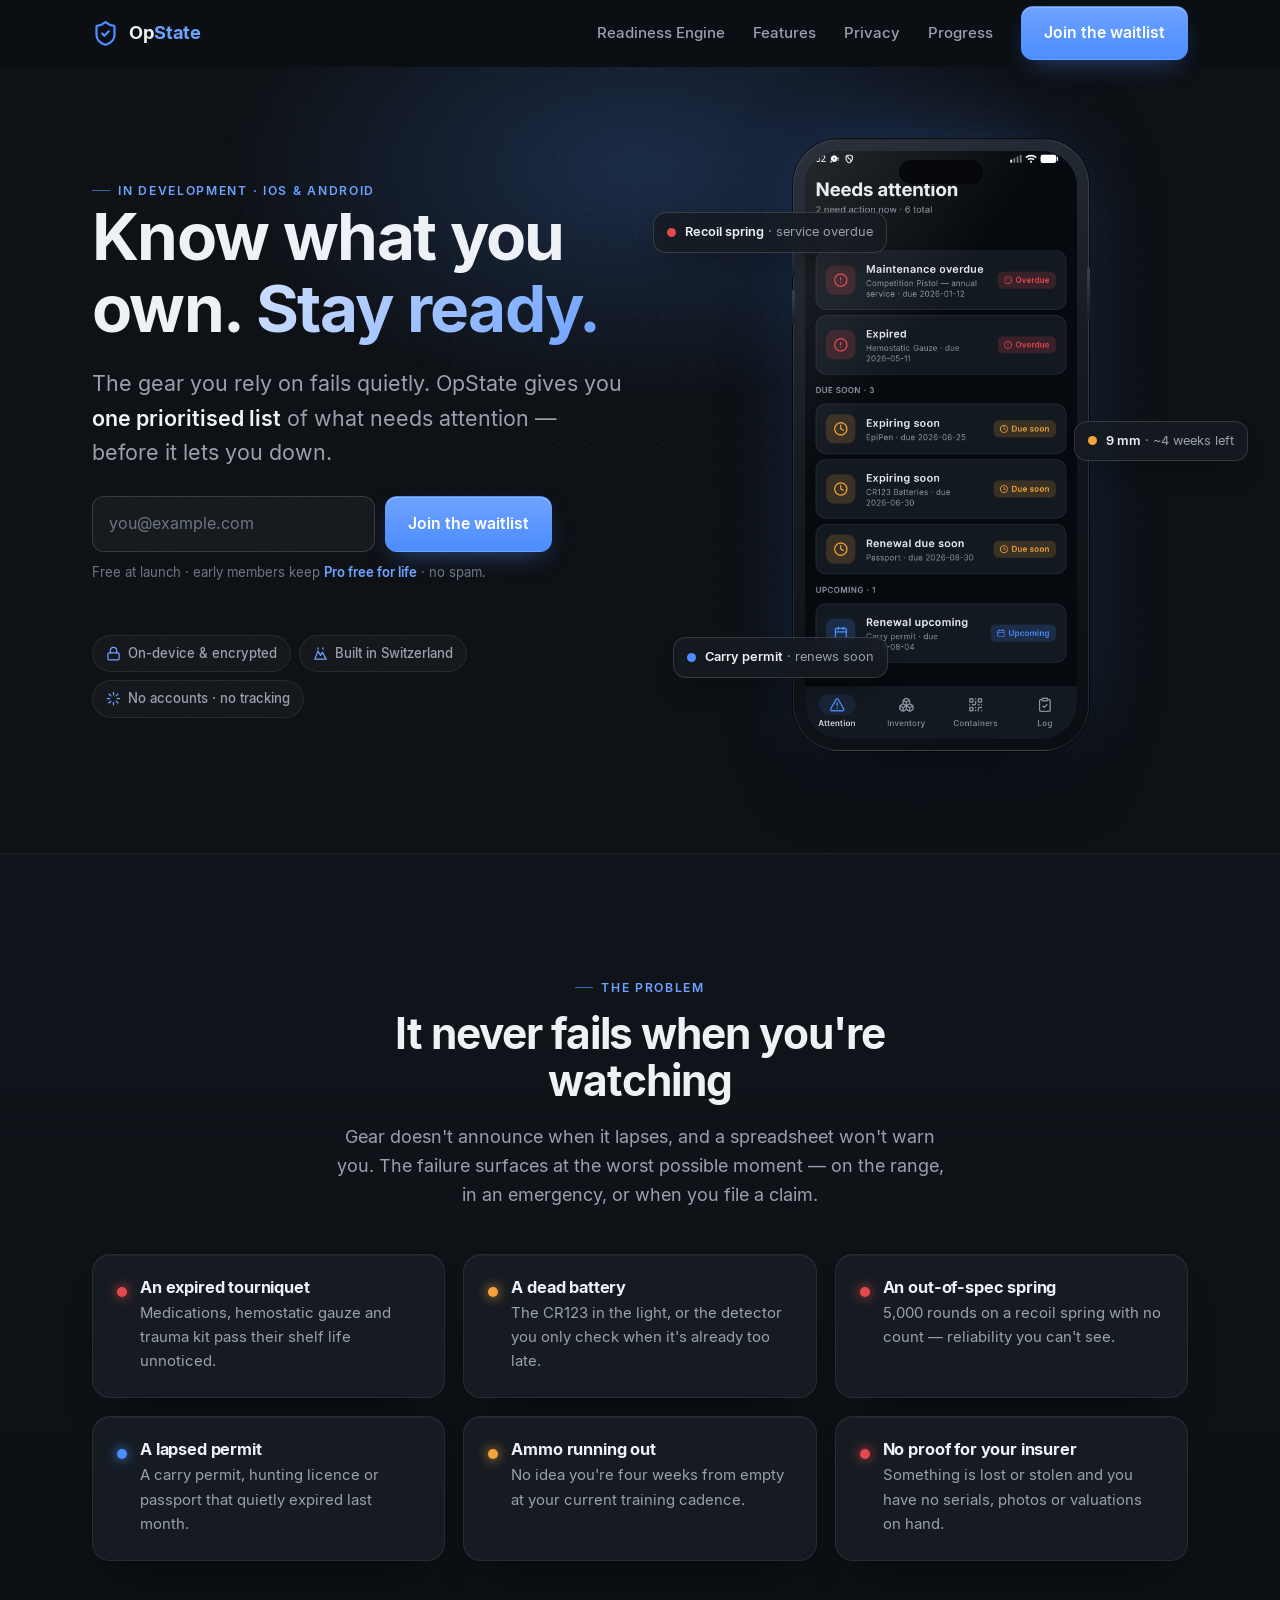
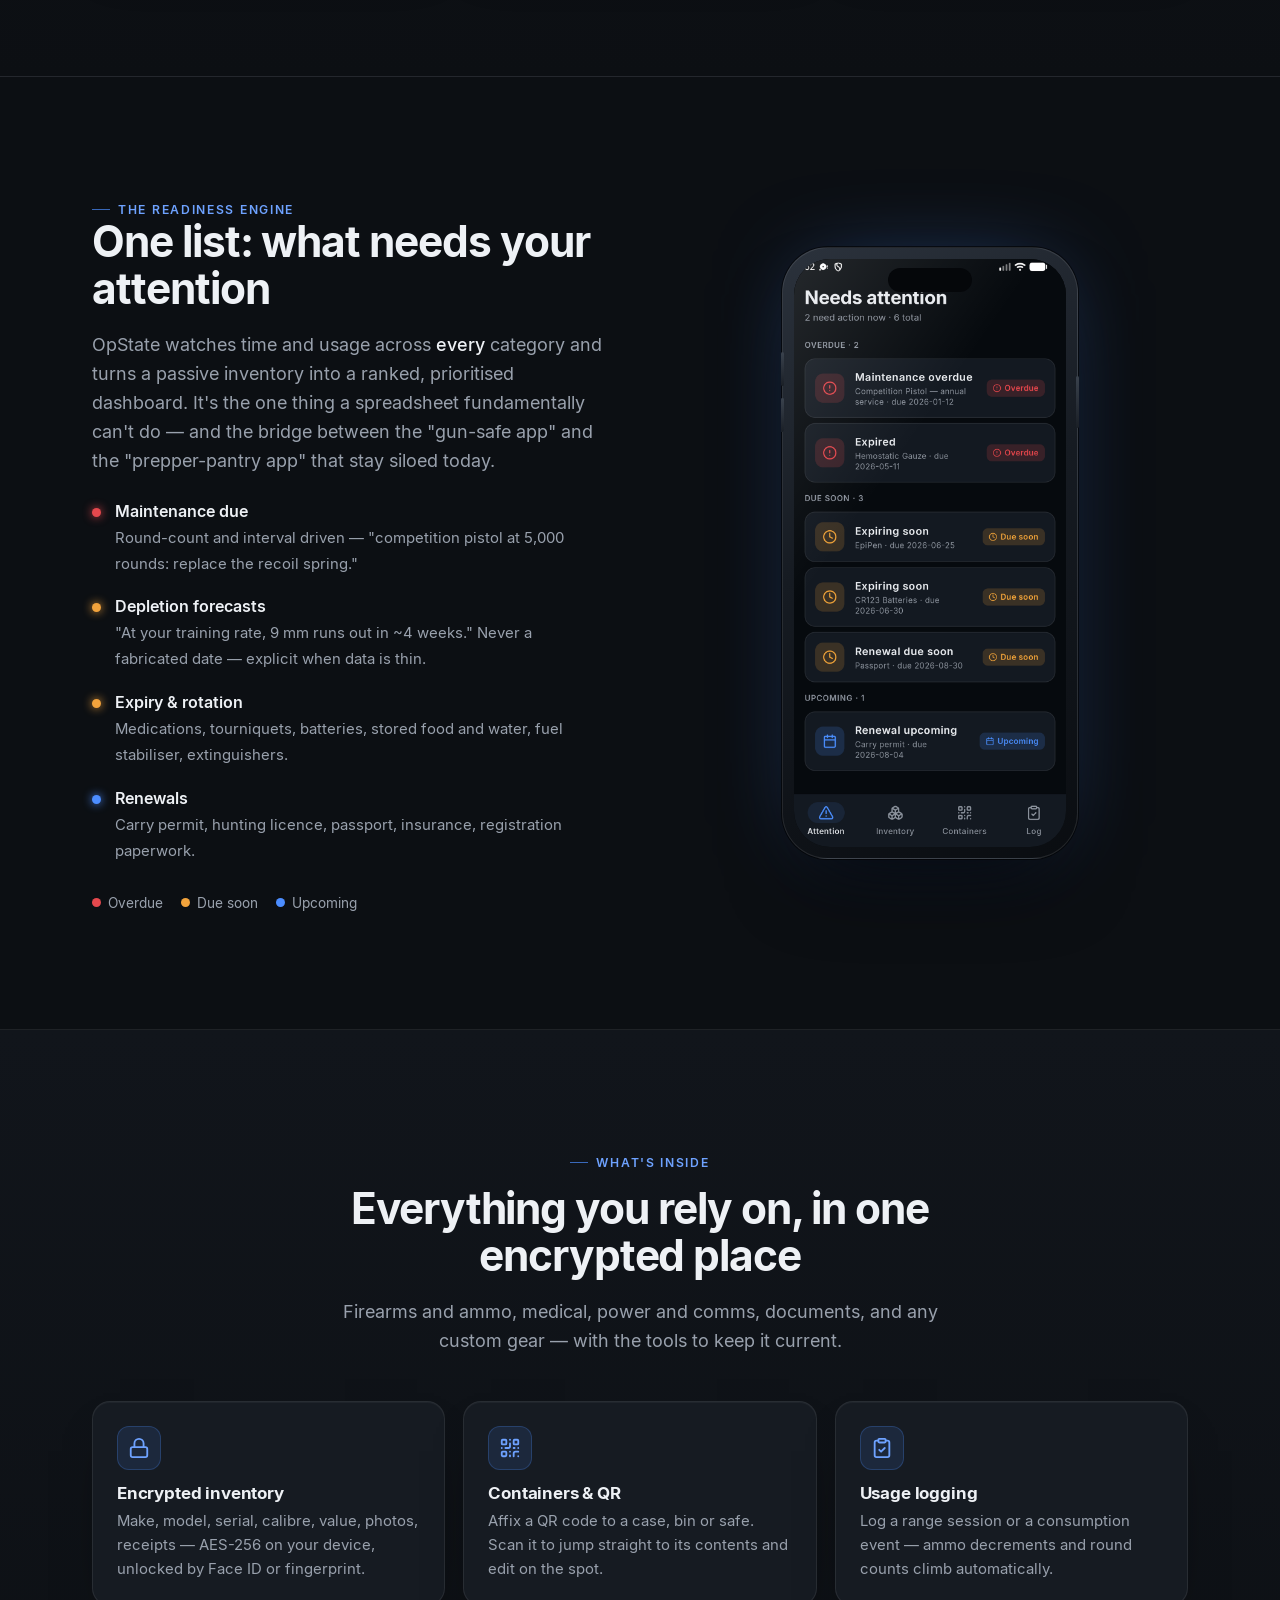
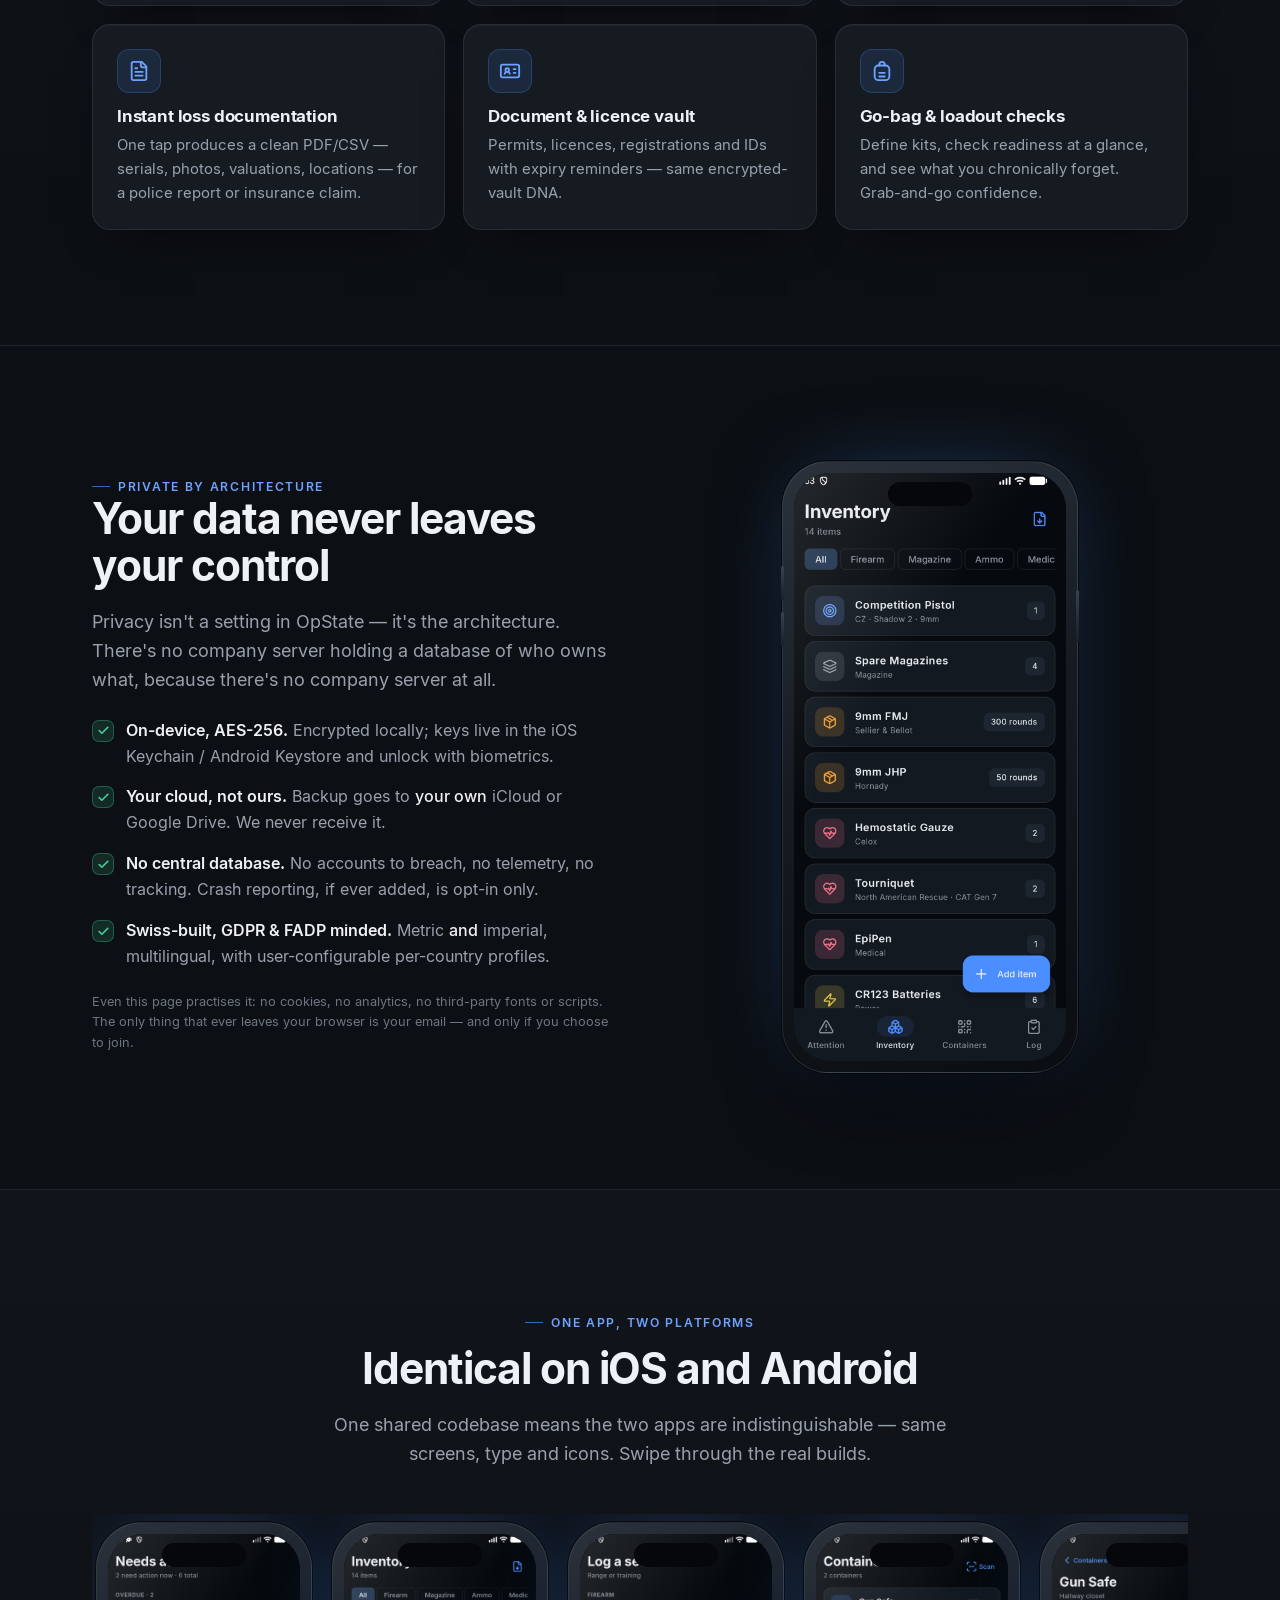
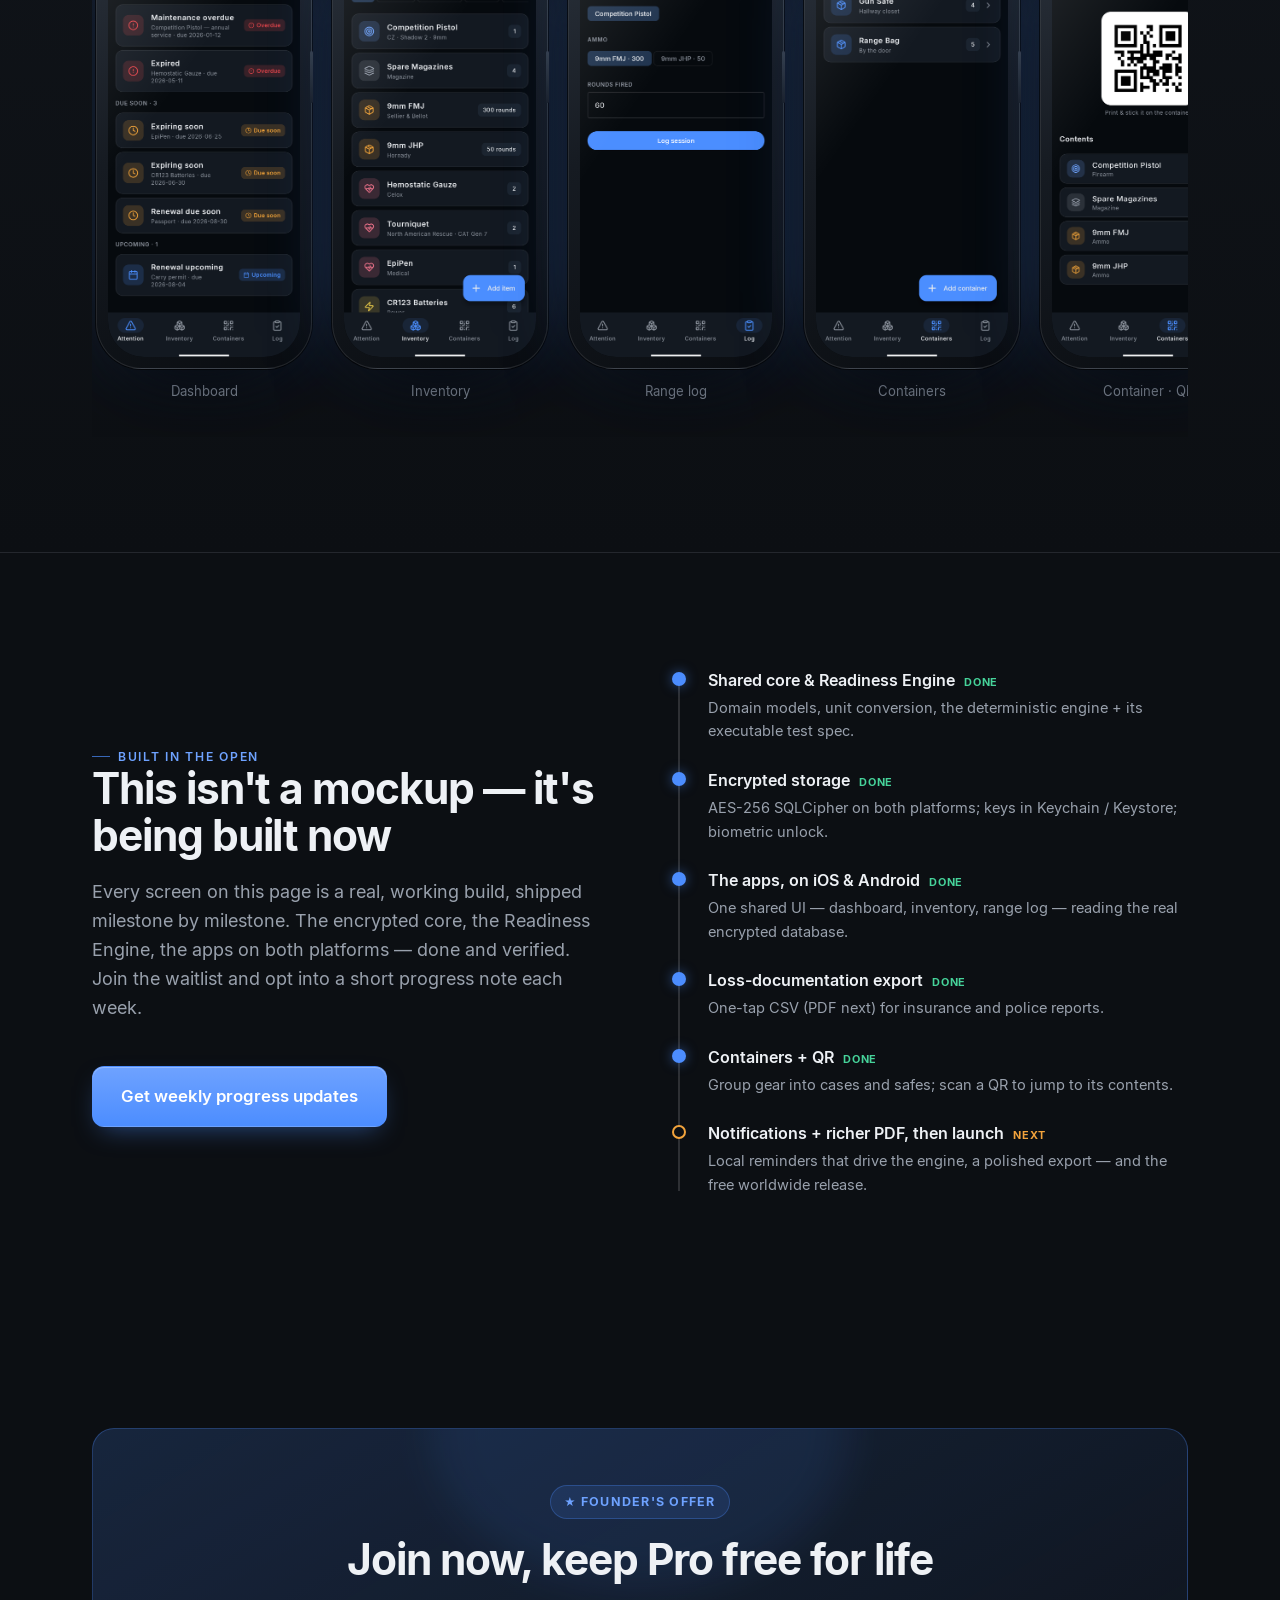
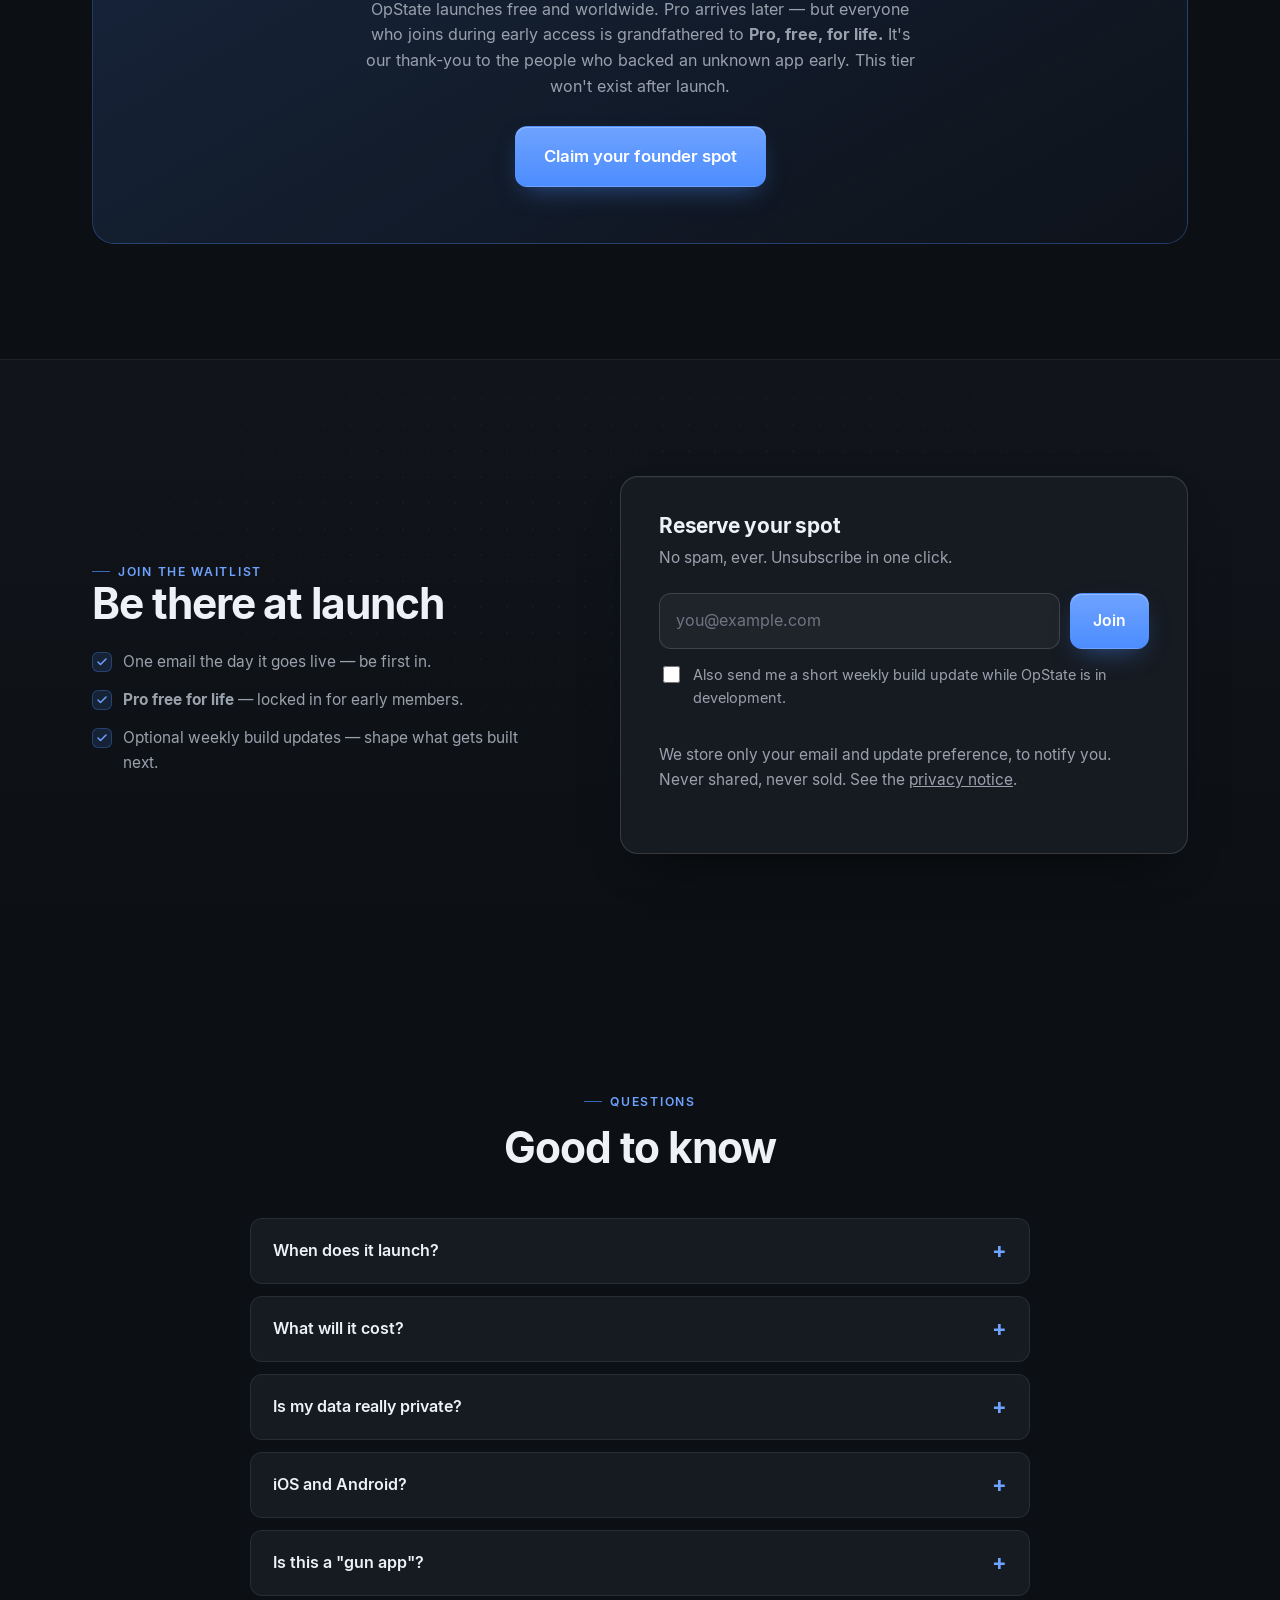
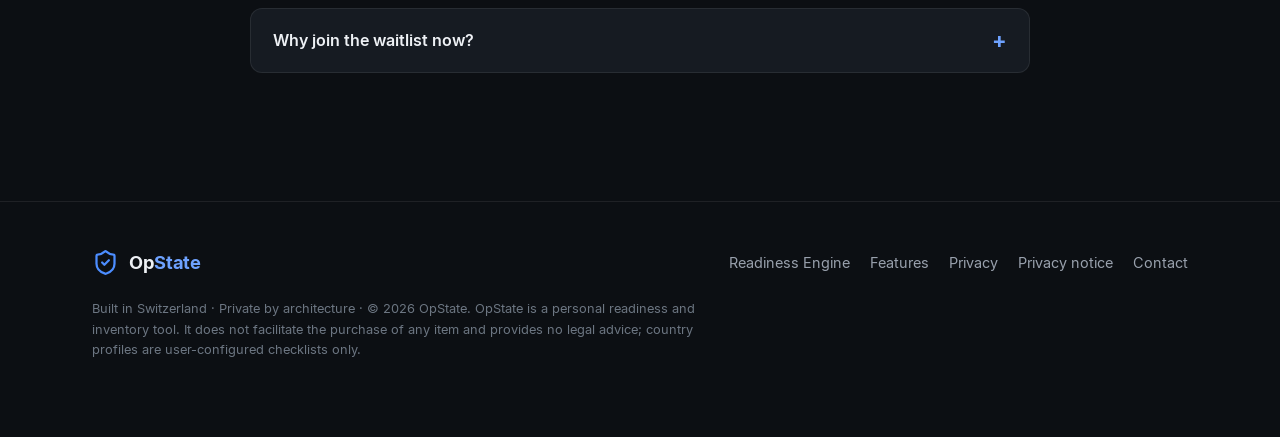
==== commit 8e3e05e2: "Refresh mockups to redesigned app UI + move to clean URL - Replace all screenshots with the reworked" ====
--- a/index.html
+++ b/index.html
@@ -9,7 +9,7 @@
       content="A privacy-first readiness app for iOS & Android. Track the gear you rely on — medical, power, documents, firearms — and get one prioritised list of what needs your attention before it fails you. On-device, encrypted, built in Switzerland. Join the waitlist."
     />
     <meta name="theme-color" content="#0c0f13" />
-    <link rel="canonical" href="https://realhumanum.github.io/OpState-/" />
+    <link rel="canonical" href="https://realhumanum.github.io/opstate-site/" />
 
     <meta property="og:type" content="website" />
     <meta property="og:site_name" content="OpState" />
@@ -18,8 +18,8 @@
       property="og:description"
       content="One prioritised list of what needs your attention — a spring to replace, ammo running low, a tourniquet or medication about to expire, a permit to renew. Private by default. iOS & Android, coming soon."
     />
-    <meta property="og:url" content="https://realhumanum.github.io/OpState-/" />
-    <meta property="og:image" content="https://realhumanum.github.io/OpState-/assets/og-image.png" />
+    <meta property="og:url" content="https://realhumanum.github.io/opstate-site/" />
+    <meta property="og:image" content="https://realhumanum.github.io/opstate-site/assets/og-image.png" />
     <meta property="og:image:width" content="1200" />
     <meta property="og:image:height" content="630" />
     <meta name="twitter:card" content="summary_large_image" />
@@ -28,7 +28,7 @@
       name="twitter:description"
       content="A privacy-first readiness app for the prepared. On-device, encrypted, built in Switzerland. Join the waitlist."
     />
-    <meta name="twitter:image" content="https://realhumanum.github.io/OpState-/assets/og-image.png" />
+    <meta name="twitter:image" content="https://realhumanum.github.io/opstate-site/assets/og-image.png" />
 
     <!-- Mark JS available BEFORE the stylesheet applies, so scroll-reveal only
          hides content when JS can reveal it (no-JS users see everything). -->
@@ -168,7 +168,7 @@
           <div class="split-media reveal">
             <div class="device" style="margin: 0 auto">
               <span class="island"></span><span class="vol"></span>
-              <div class="screen"><img src="assets/screenshots/needs-attention-ios.png" alt="The prioritised readiness dashboard on iOS — identical to Android." width="296" loading="lazy" /><div class="gloss"></div></div>
+              <div class="screen"><img src="assets/screenshots/needs-attention-ios.png" alt="The prioritised readiness dashboard — one shared design across iOS and Android." width="296" loading="lazy" /><div class="gloss"></div></div>
             </div>
           </div>
         </div>
@@ -226,11 +226,11 @@
             <p class="lede">One shared codebase means the two apps are indistinguishable — same screens, type and icons. Swipe through the real builds.</p>
           </div>
           <div class="gallery reveal">
-            <div class="shot"><div class="device"><span class="island"></span><div class="screen"><img src="assets/screenshots/needs-attention-ios.png" alt="Readiness dashboard on iOS" width="216" loading="lazy" /><div class="gloss"></div></div></div><p class="shot-label">Needs attention · iOS</p></div>
-            <div class="shot"><div class="device"><span class="island"></span><div class="screen"><img src="assets/screenshots/inventory-android.png" alt="Inventory list on Android" width="216" loading="lazy" /><div class="gloss"></div></div></div><p class="shot-label">Inventory · Android</p></div>
-            <div class="shot"><div class="device"><span class="island"></span><div class="screen"><img src="assets/screenshots/log-android.png" alt="Logging a range session on Android" width="216" loading="lazy" /><div class="gloss"></div></div></div><p class="shot-label">Range log · Android</p></div>
-            <div class="shot"><div class="device"><span class="island"></span><div class="screen"><img src="assets/screenshots/containers-android.png" alt="Containers list on Android" width="216" loading="lazy" /><div class="gloss"></div></div></div><p class="shot-label">Containers · Android</p></div>
-            <div class="shot"><div class="device"><span class="island"></span><div class="screen"><img src="assets/screenshots/container-contents-ios.png" alt="Container QR code and contents on iOS" width="216" loading="lazy" /><div class="gloss"></div></div></div><p class="shot-label">Container QR · iOS</p></div>
+            <div class="shot"><div class="device"><span class="island"></span><div class="screen"><img src="assets/screenshots/needs-attention-ios.png" alt="OpState readiness dashboard, grouped by severity" width="216" loading="lazy" /><div class="gloss"></div></div></div><p class="shot-label">Dashboard</p></div>
+            <div class="shot"><div class="device"><span class="island"></span><div class="screen"><img src="assets/screenshots/inventory-android.png" alt="OpState inventory list with category filters" width="216" loading="lazy" /><div class="gloss"></div></div></div><p class="shot-label">Inventory</p></div>
+            <div class="shot"><div class="device"><span class="island"></span><div class="screen"><img src="assets/screenshots/log-android.png" alt="Logging a range session in OpState" width="216" loading="lazy" /><div class="gloss"></div></div></div><p class="shot-label">Range log</p></div>
+            <div class="shot"><div class="device"><span class="island"></span><div class="screen"><img src="assets/screenshots/containers-android.png" alt="OpState containers list" width="216" loading="lazy" /><div class="gloss"></div></div></div><p class="shot-label">Containers</p></div>
+            <div class="shot"><div class="device"><span class="island"></span><div class="screen"><img src="assets/screenshots/container-contents-ios.png" alt="A container's QR code and its contents" width="216" loading="lazy" /><div class="gloss"></div></div></div><p class="shot-label">Container · QR</p></div>
           </div>
         </div>
       </section>
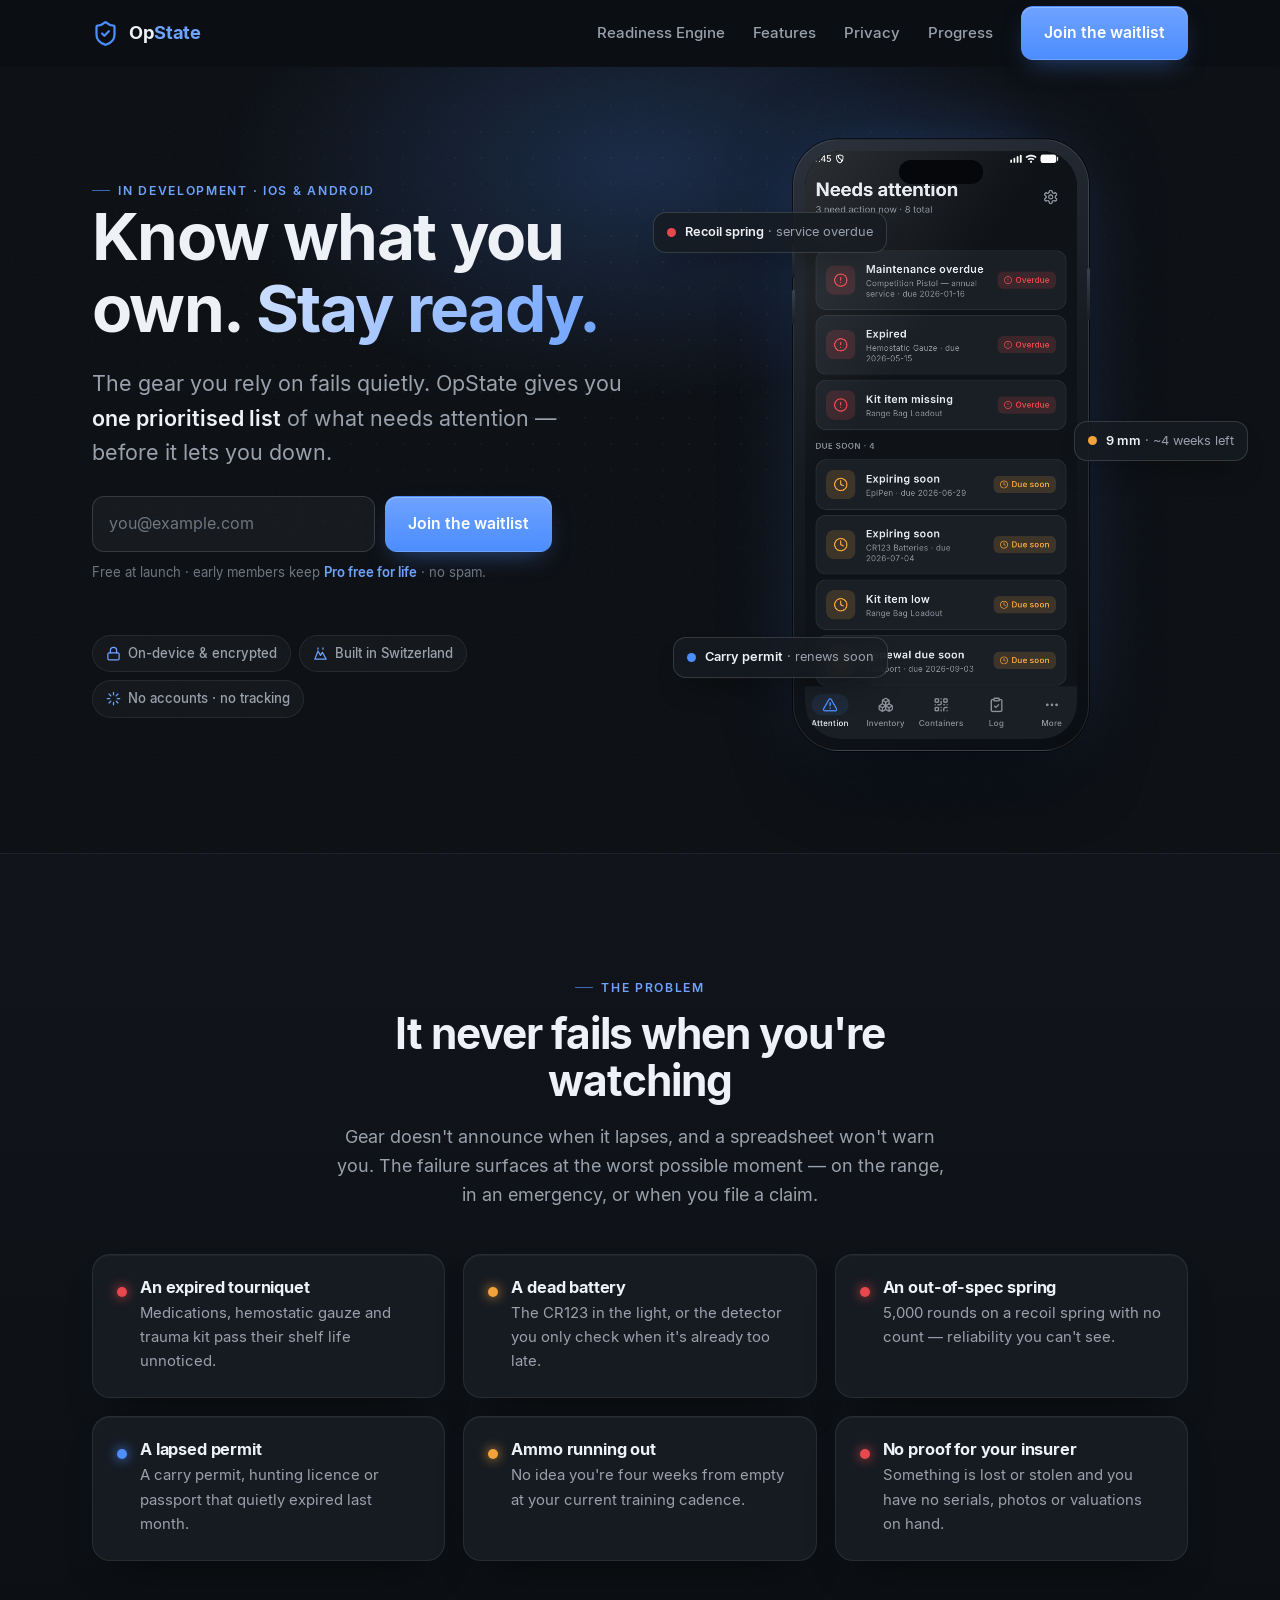
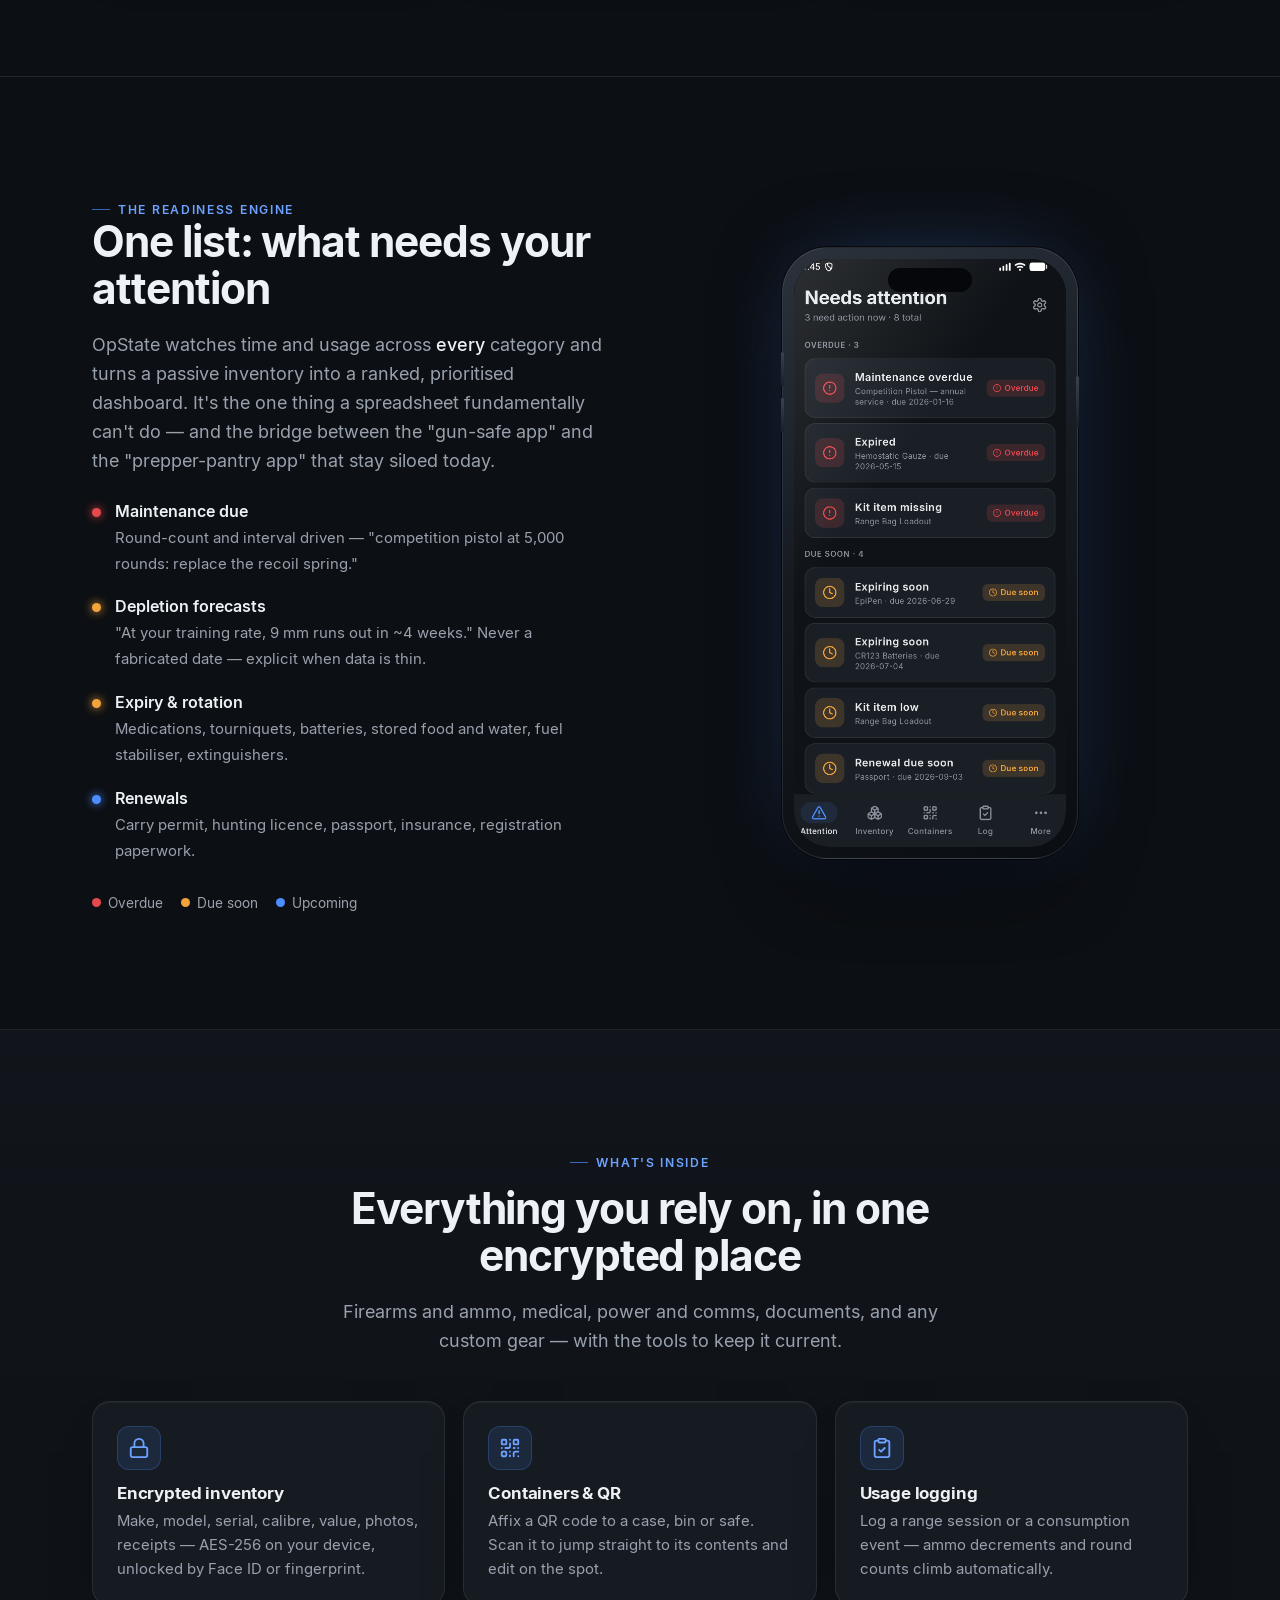
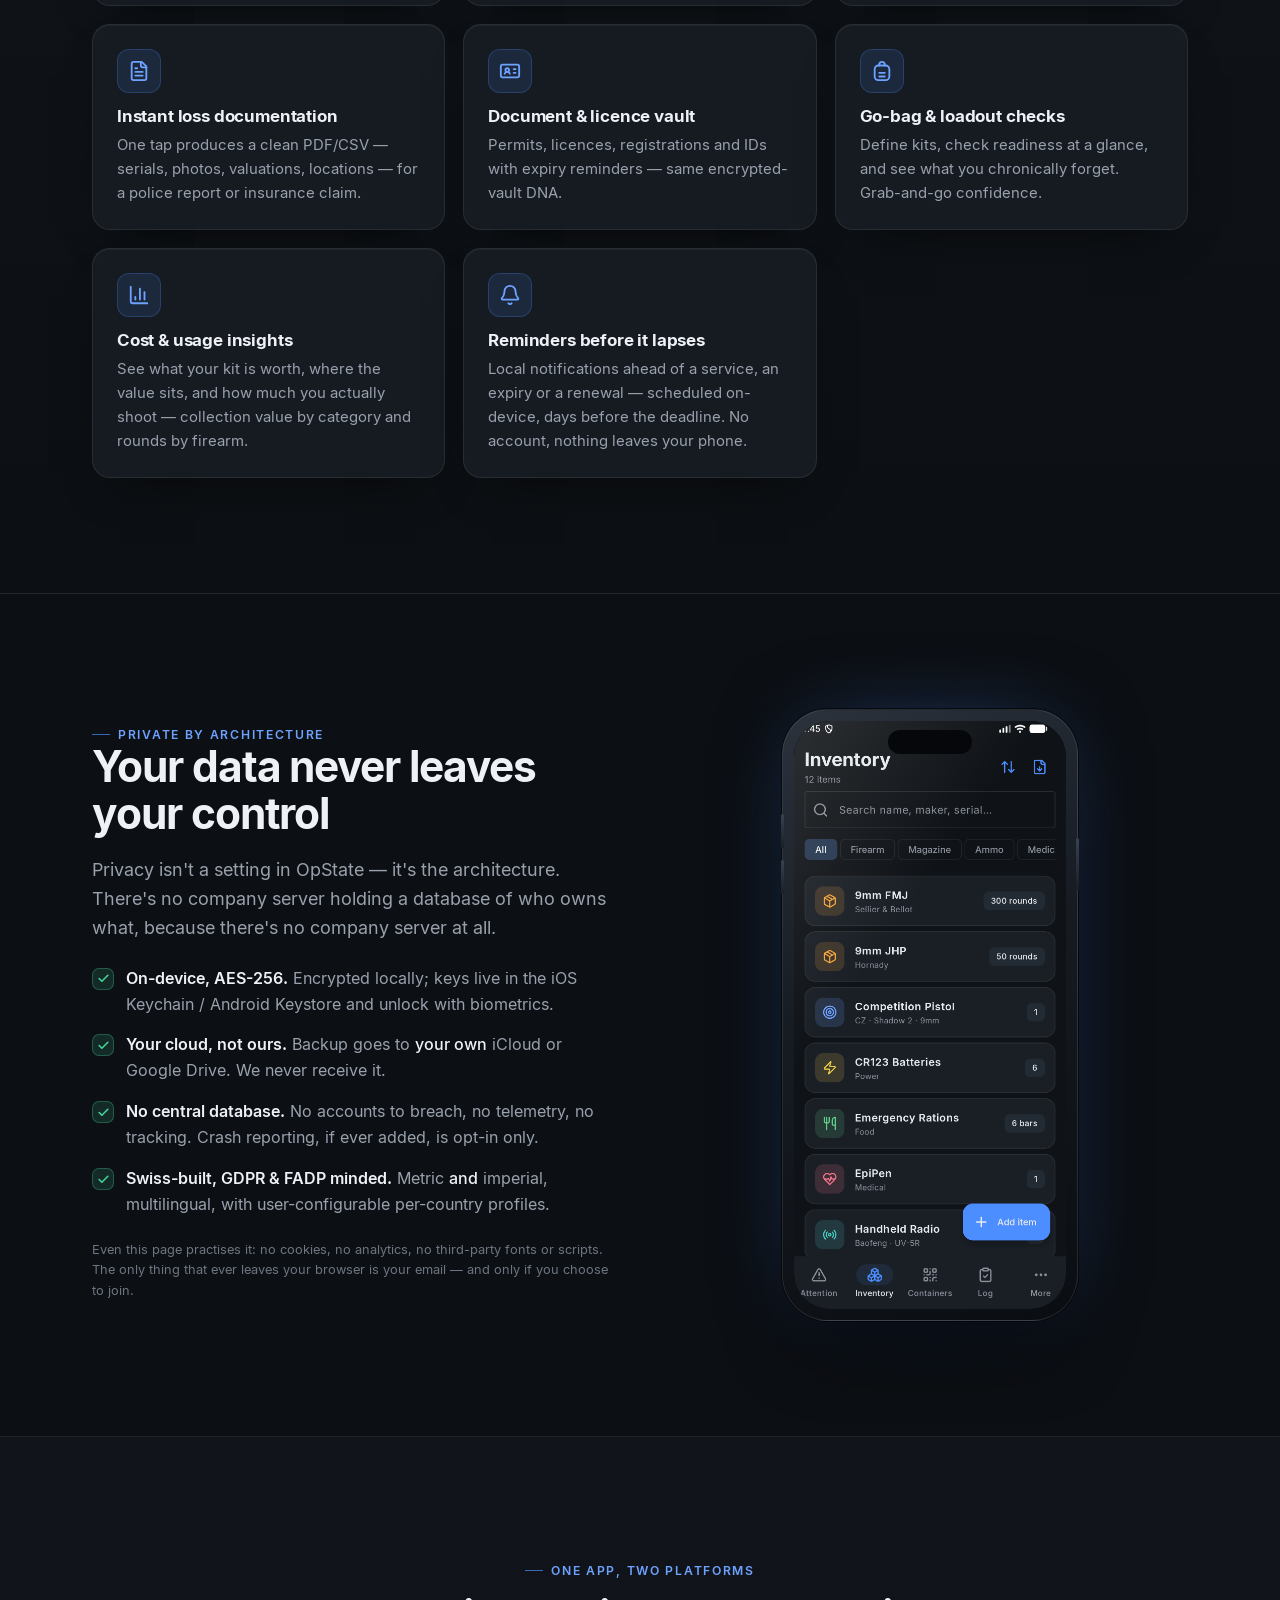
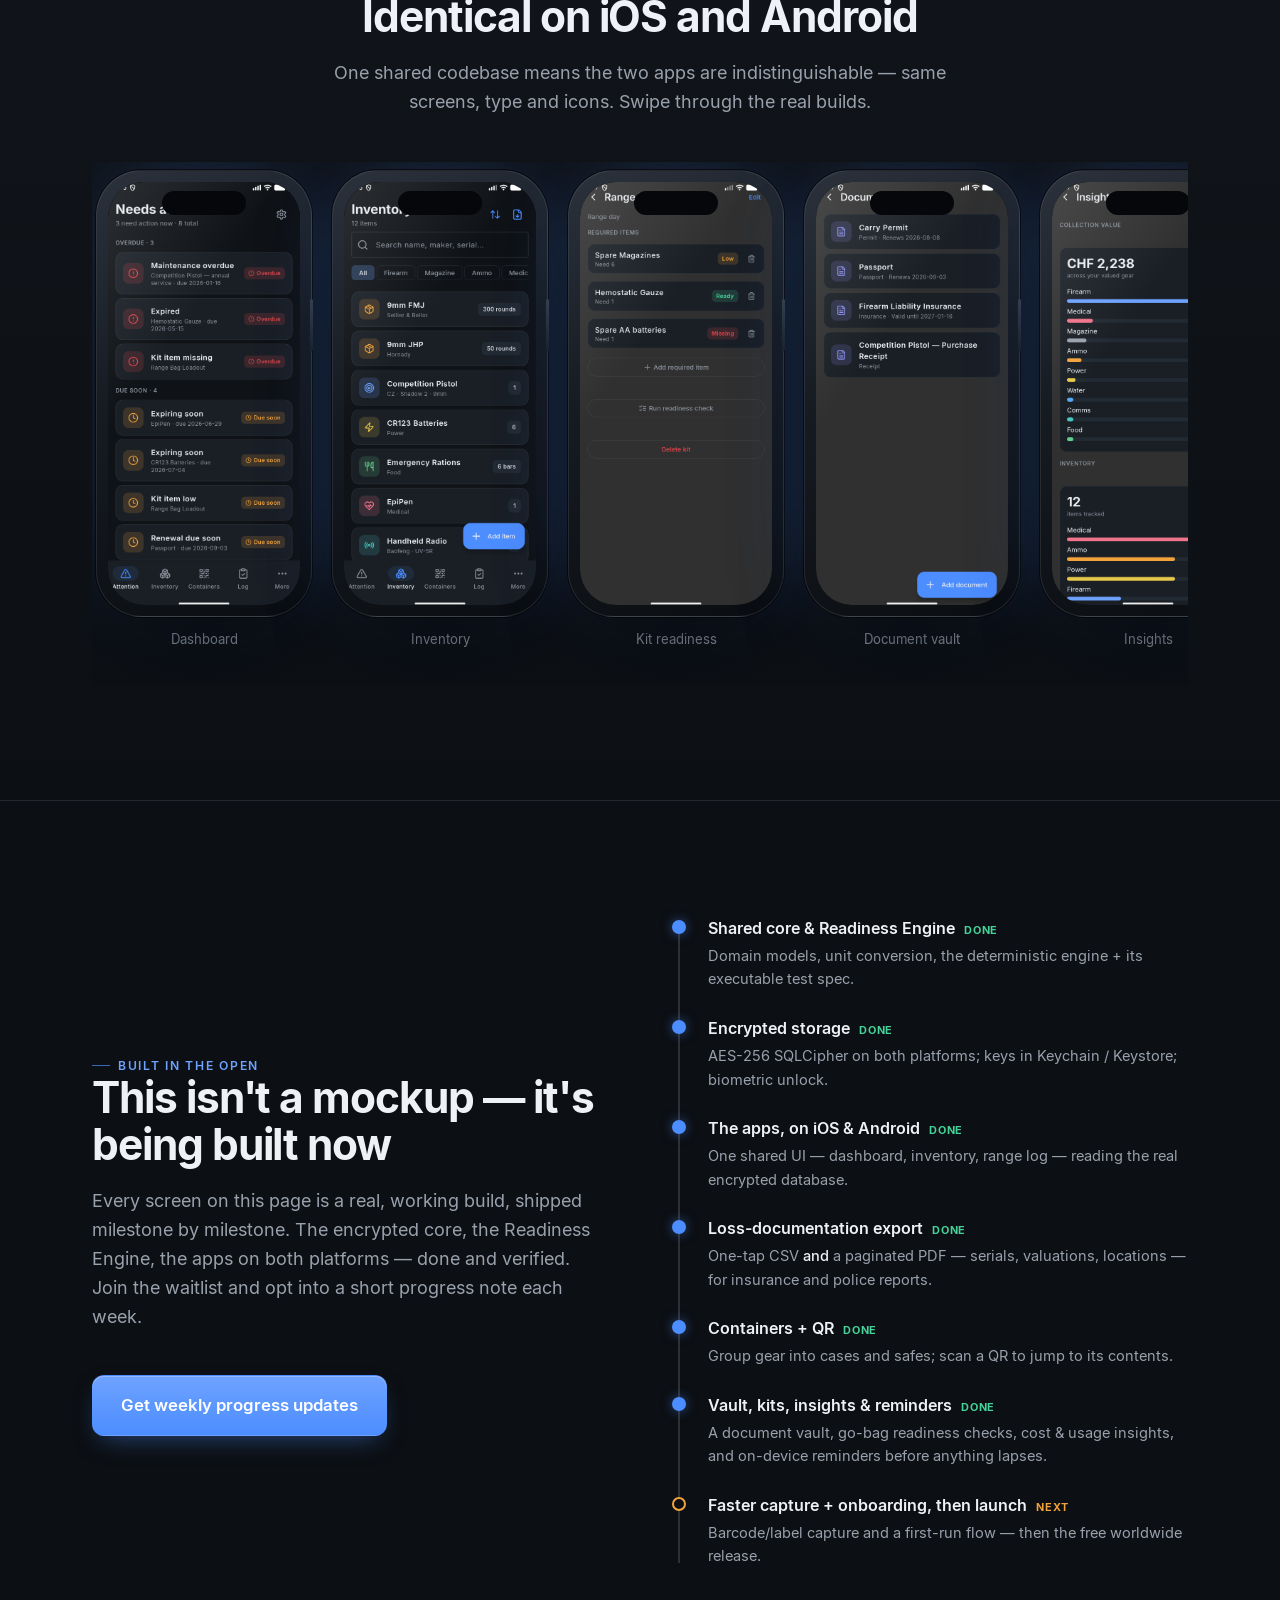
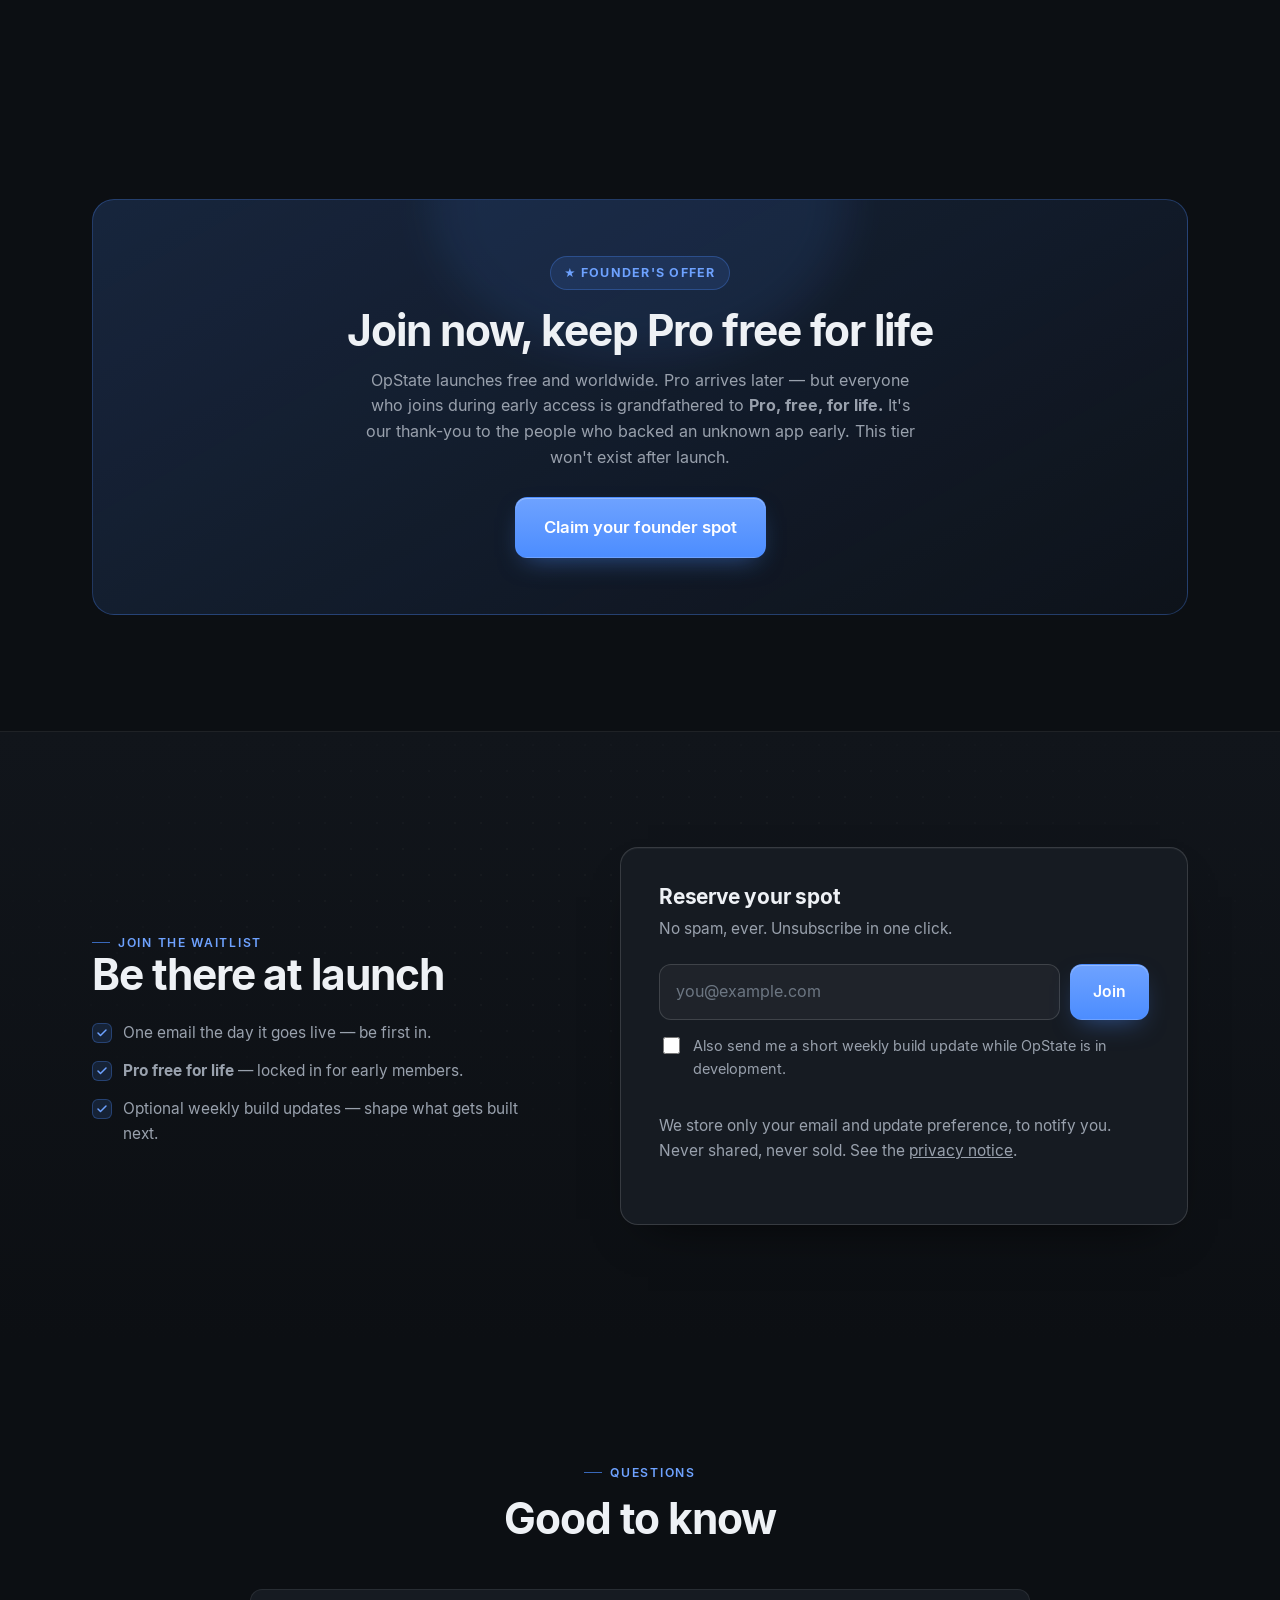
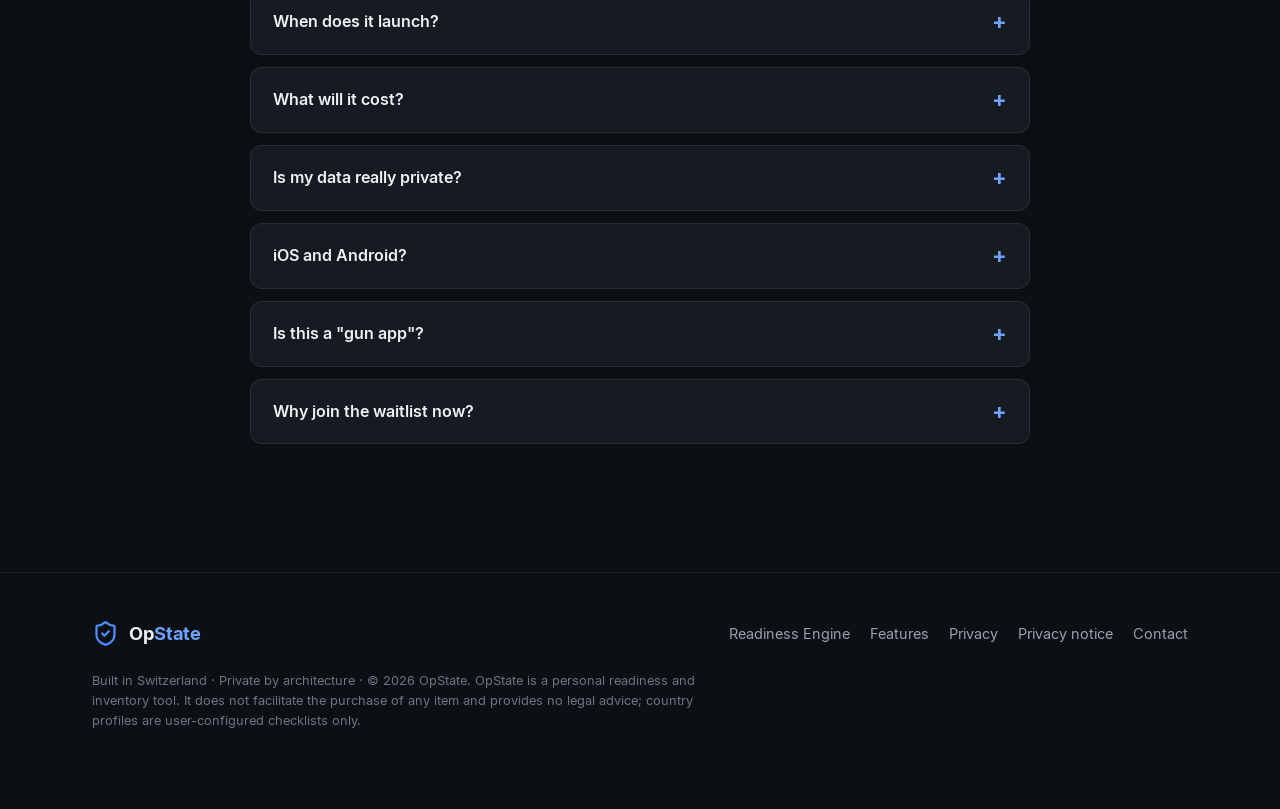
==== commit 264cee90: "Refresh mockups + copy for the richer app (vault, kits, insights, reminders) The app has grown well " ====
--- a/index.html
+++ b/index.html
@@ -189,6 +189,8 @@
             <div class="card feature"><div class="ico"><svg viewBox="0 0 24 24" fill="none" stroke="currentColor" stroke-width="2" stroke-linecap="round" stroke-linejoin="round"><path d="M15 2H6a2 2 0 0 0-2 2v16a2 2 0 0 0 2 2h12a2 2 0 0 0 2-2V7Z" /><path d="M14 2v4a2 2 0 0 0 2 2h4" /><path d="M16 13H8" /><path d="M16 17H8" /><path d="M10 9H8" /></svg></div><h3>Instant loss documentation</h3><p>One tap produces a clean PDF/CSV — serials, photos, valuations, locations — for a police report or insurance claim.</p></div>
             <div class="card feature"><div class="ico"><svg viewBox="0 0 24 24" fill="none" stroke="currentColor" stroke-width="2" stroke-linecap="round" stroke-linejoin="round"><rect x="2" y="5" width="20" height="14" rx="2" /><path d="M16 10h2" /><path d="M16 14h2" /><path d="M6.17 15a3 3 0 0 1 5.66 0" /><circle cx="9" cy="11" r="2" /></svg></div><h3>Document &amp; licence vault</h3><p>Permits, licences, registrations and IDs with expiry reminders — same encrypted-vault DNA.</p></div>
             <div class="card feature"><div class="ico"><svg viewBox="0 0 24 24" fill="none" stroke="currentColor" stroke-width="2" stroke-linecap="round" stroke-linejoin="round"><path d="M4 10a4 4 0 0 1 4-4h8a4 4 0 0 1 4 4v8a4 4 0 0 1-4 4H8a4 4 0 0 1-4-4z" /><path d="M9 6V5a3 3 0 0 1 6 0v1" /><path d="M9 14h6" /><path d="M9 18h6" /></svg></div><h3>Go-bag &amp; loadout checks</h3><p>Define kits, check readiness at a glance, and see what you chronically forget. Grab-and-go confidence.</p></div>
+            <div class="card feature"><div class="ico"><svg viewBox="0 0 24 24" fill="none" stroke="currentColor" stroke-width="2" stroke-linecap="round" stroke-linejoin="round"><path d="M3 3v16a2 2 0 0 0 2 2h16" /><path d="M18 17V9" /><path d="M13 17V5" /><path d="M8 17v-3" /></svg></div><h3>Cost &amp; usage insights</h3><p>See what your kit is worth, where the value sits, and how much you actually shoot — collection value by category and rounds by firearm.</p></div>
+            <div class="card feature"><div class="ico"><svg viewBox="0 0 24 24" fill="none" stroke="currentColor" stroke-width="2" stroke-linecap="round" stroke-linejoin="round"><path d="M10.268 21a2 2 0 0 0 3.464 0" /><path d="M3.262 15.326A1 1 0 0 0 4 17h16a1 1 0 0 0 .74-1.673C19.41 13.956 18 12.499 18 8A6 6 0 0 0 6 8c0 4.499-1.411 5.956-2.738 7.326" /></svg></div><h3>Reminders before it lapses</h3><p>Local notifications ahead of a service, an expiry or a renewal — scheduled on-device, days before the deadline. No account, nothing leaves your phone.</p></div>
           </div>
         </div>
       </section>
@@ -227,9 +229,10 @@
           </div>
           <div class="gallery reveal">
             <div class="shot"><div class="device"><span class="island"></span><div class="screen"><img src="assets/screenshots/needs-attention-ios.png" alt="OpState readiness dashboard, grouped by severity" width="216" loading="lazy" /><div class="gloss"></div></div></div><p class="shot-label">Dashboard</p></div>
-            <div class="shot"><div class="device"><span class="island"></span><div class="screen"><img src="assets/screenshots/inventory-android.png" alt="OpState inventory list with category filters" width="216" loading="lazy" /><div class="gloss"></div></div></div><p class="shot-label">Inventory</p></div>
-            <div class="shot"><div class="device"><span class="island"></span><div class="screen"><img src="assets/screenshots/log-android.png" alt="Logging a range session in OpState" width="216" loading="lazy" /><div class="gloss"></div></div></div><p class="shot-label">Range log</p></div>
-            <div class="shot"><div class="device"><span class="island"></span><div class="screen"><img src="assets/screenshots/containers-android.png" alt="OpState containers list" width="216" loading="lazy" /><div class="gloss"></div></div></div><p class="shot-label">Containers</p></div>
+            <div class="shot"><div class="device"><span class="island"></span><div class="screen"><img src="assets/screenshots/inventory-android.png" alt="OpState inventory list with category filters and search" width="216" loading="lazy" /><div class="gloss"></div></div></div><p class="shot-label">Inventory</p></div>
+            <div class="shot"><div class="device"><span class="island"></span><div class="screen"><img src="assets/screenshots/kits-android.png" alt="A range-bag loadout with each required item marked ready, low or missing" width="216" loading="lazy" /><div class="gloss"></div></div></div><p class="shot-label">Kit readiness</p></div>
+            <div class="shot"><div class="device"><span class="island"></span><div class="screen"><img src="assets/screenshots/vault-android.png" alt="The document vault: permits, passport and insurance with renewal dates" width="216" loading="lazy" /><div class="gloss"></div></div></div><p class="shot-label">Document vault</p></div>
+            <div class="shot"><div class="device"><span class="island"></span><div class="screen"><img src="assets/screenshots/insights-android.png" alt="Insights: collection value broken down by category" width="216" loading="lazy" /><div class="gloss"></div></div></div><p class="shot-label">Insights</p></div>
             <div class="shot"><div class="device"><span class="island"></span><div class="screen"><img src="assets/screenshots/container-contents-ios.png" alt="A container's QR code and its contents" width="216" loading="lazy" /><div class="gloss"></div></div></div><p class="shot-label">Container · QR</p></div>
           </div>
         </div>
@@ -249,9 +252,10 @@
               <li class="done"><span class="ms">Shared core &amp; Readiness Engine<span class="tag">Done</span></span><p>Domain models, unit conversion, the deterministic engine + its executable test spec.</p></li>
               <li class="done"><span class="ms">Encrypted storage<span class="tag">Done</span></span><p>AES-256 SQLCipher on both platforms; keys in Keychain / Keystore; biometric unlock.</p></li>
               <li class="done"><span class="ms">The apps, on iOS &amp; Android<span class="tag">Done</span></span><p>One shared UI — dashboard, inventory, range log — reading the real encrypted database.</p></li>
-              <li class="done"><span class="ms">Loss-documentation export<span class="tag">Done</span></span><p>One-tap CSV (PDF next) for insurance and police reports.</p></li>
+              <li class="done"><span class="ms">Loss-documentation export<span class="tag">Done</span></span><p>One-tap CSV <em>and</em> a paginated PDF — serials, valuations, locations — for insurance and police reports.</p></li>
               <li class="done"><span class="ms">Containers + QR<span class="tag">Done</span></span><p>Group gear into cases and safes; scan a QR to jump to its contents.</p></li>
-              <li class="next"><span class="ms">Notifications + richer PDF, then launch<span class="tag">Next</span></span><p>Local reminders that drive the engine, a polished export — and the free worldwide release.</p></li>
+              <li class="done"><span class="ms">Vault, kits, insights &amp; reminders<span class="tag">Done</span></span><p>A document vault, go-bag readiness checks, cost &amp; usage insights, and on-device reminders before anything lapses.</p></li>
+              <li class="next"><span class="ms">Faster capture + onboarding, then launch<span class="tag">Next</span></span><p>Barcode/label capture and a first-run flow — then the free worldwide release.</p></li>
             </ul>
           </div>
         </div>
